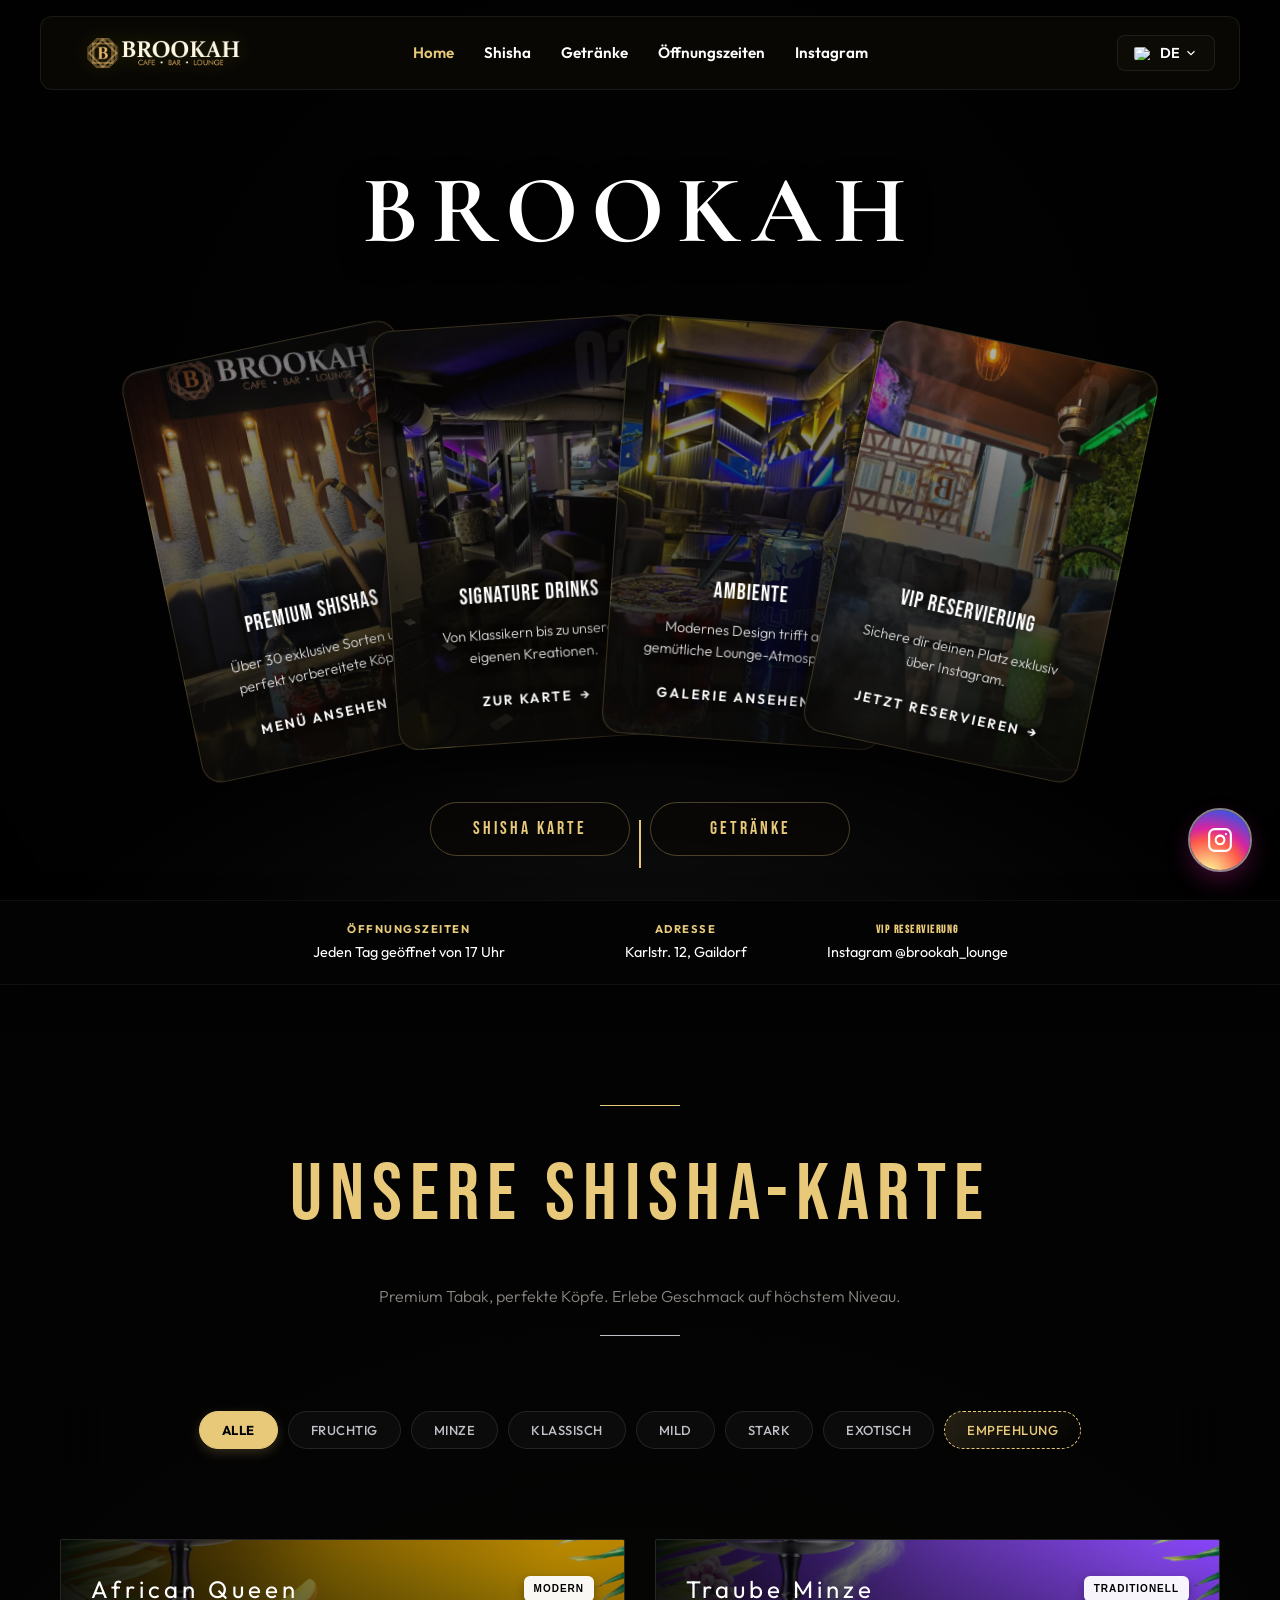
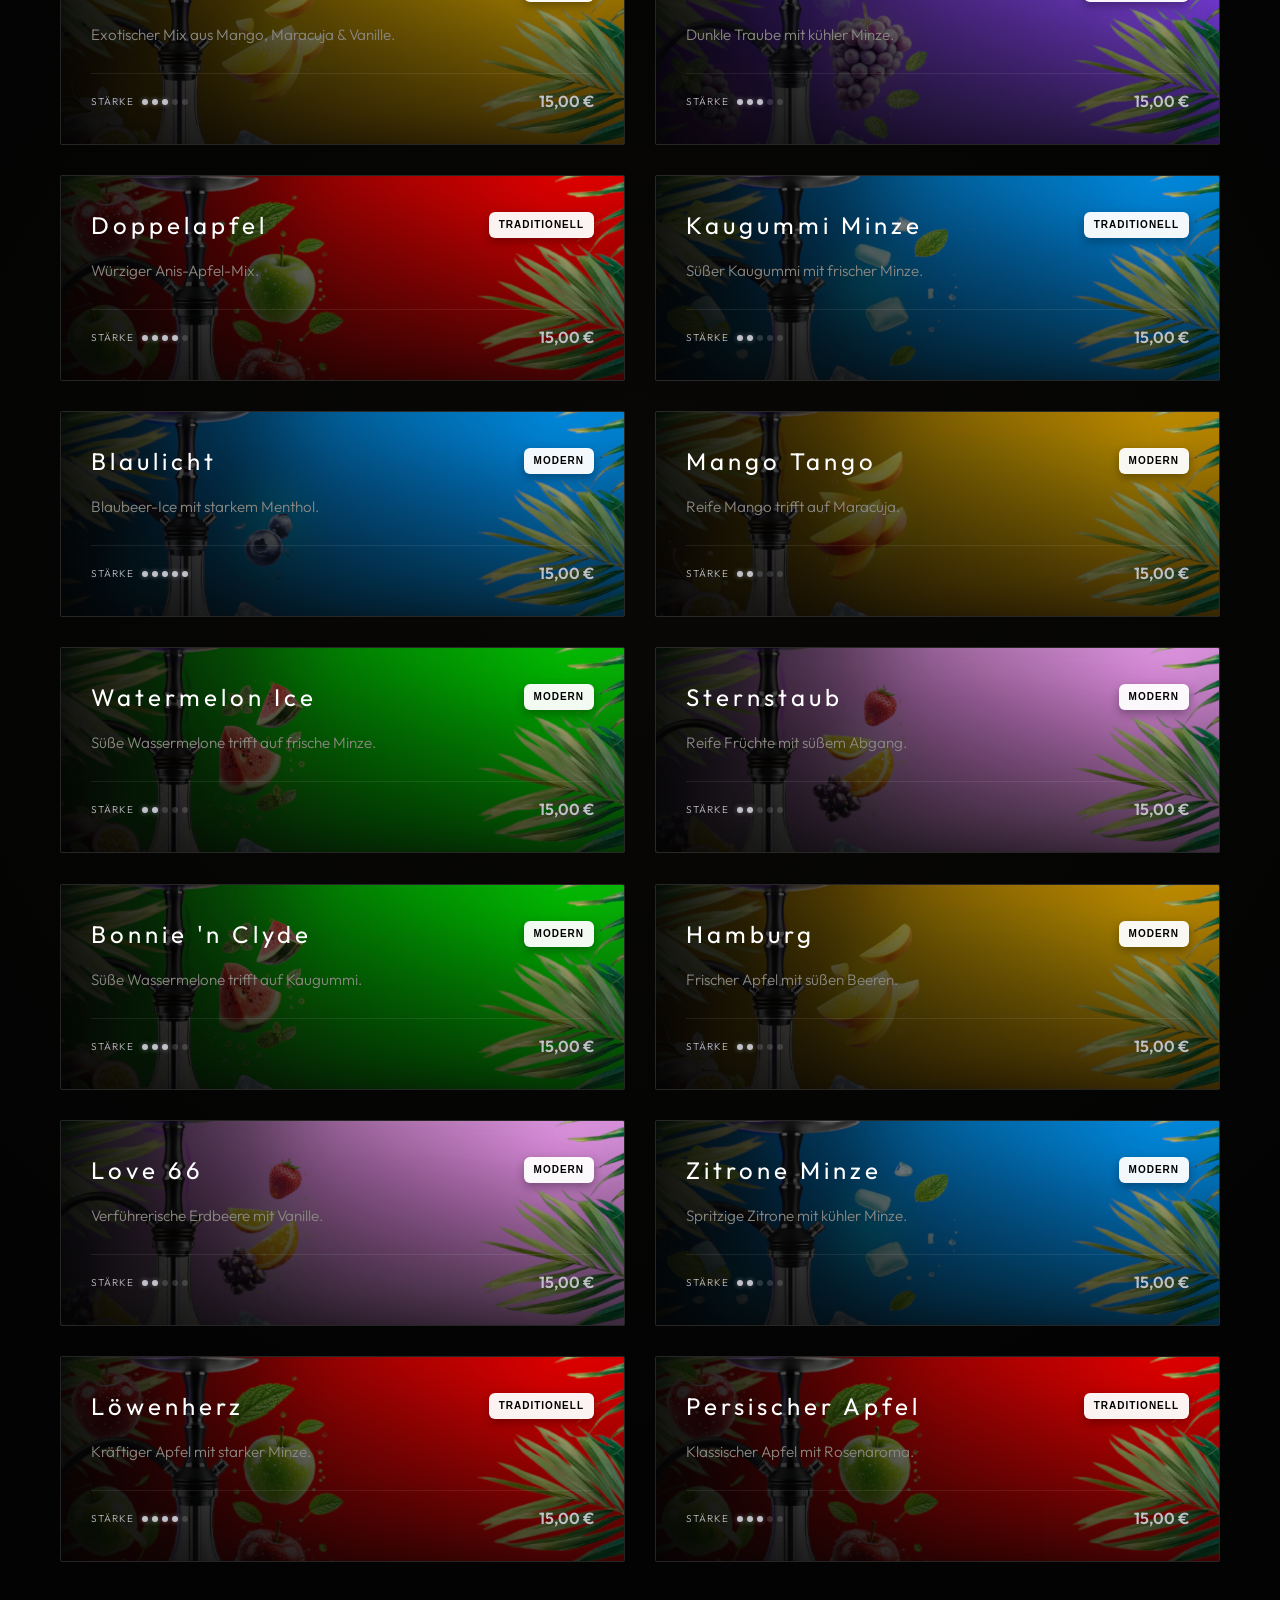
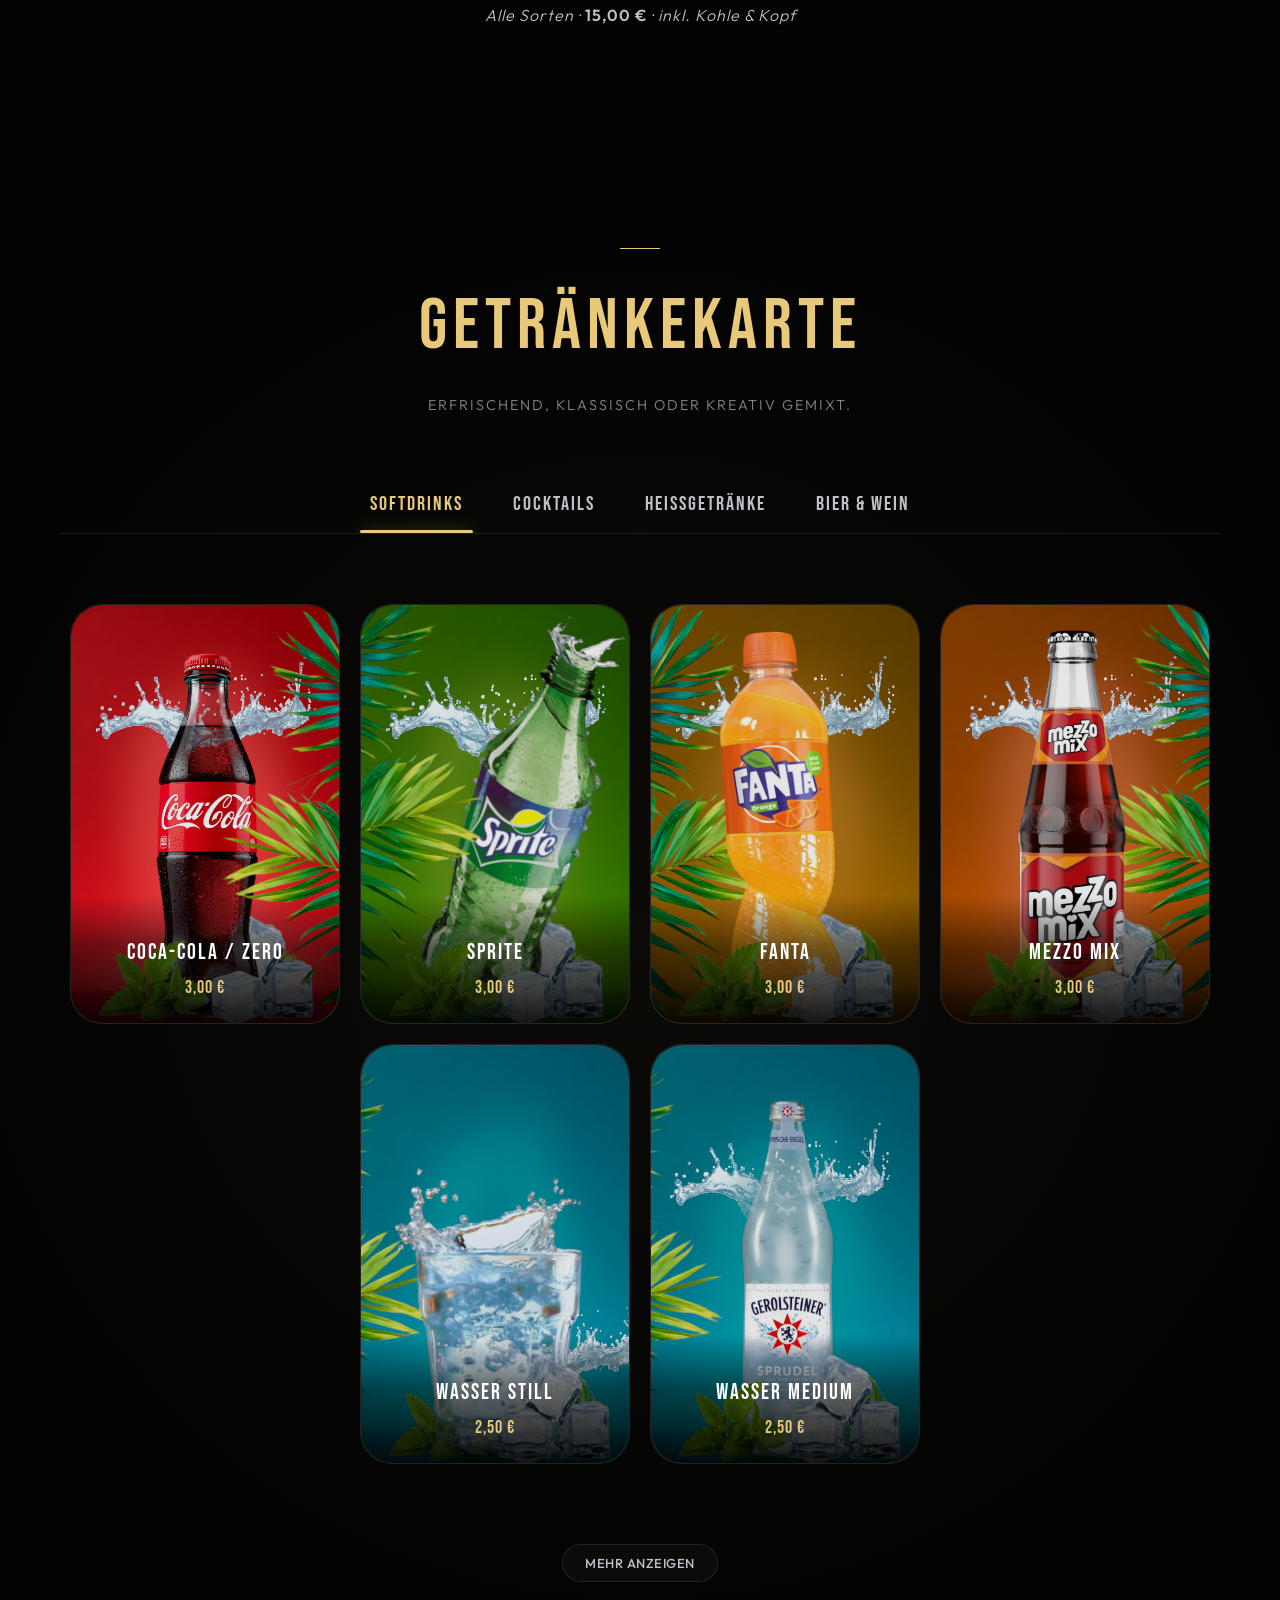
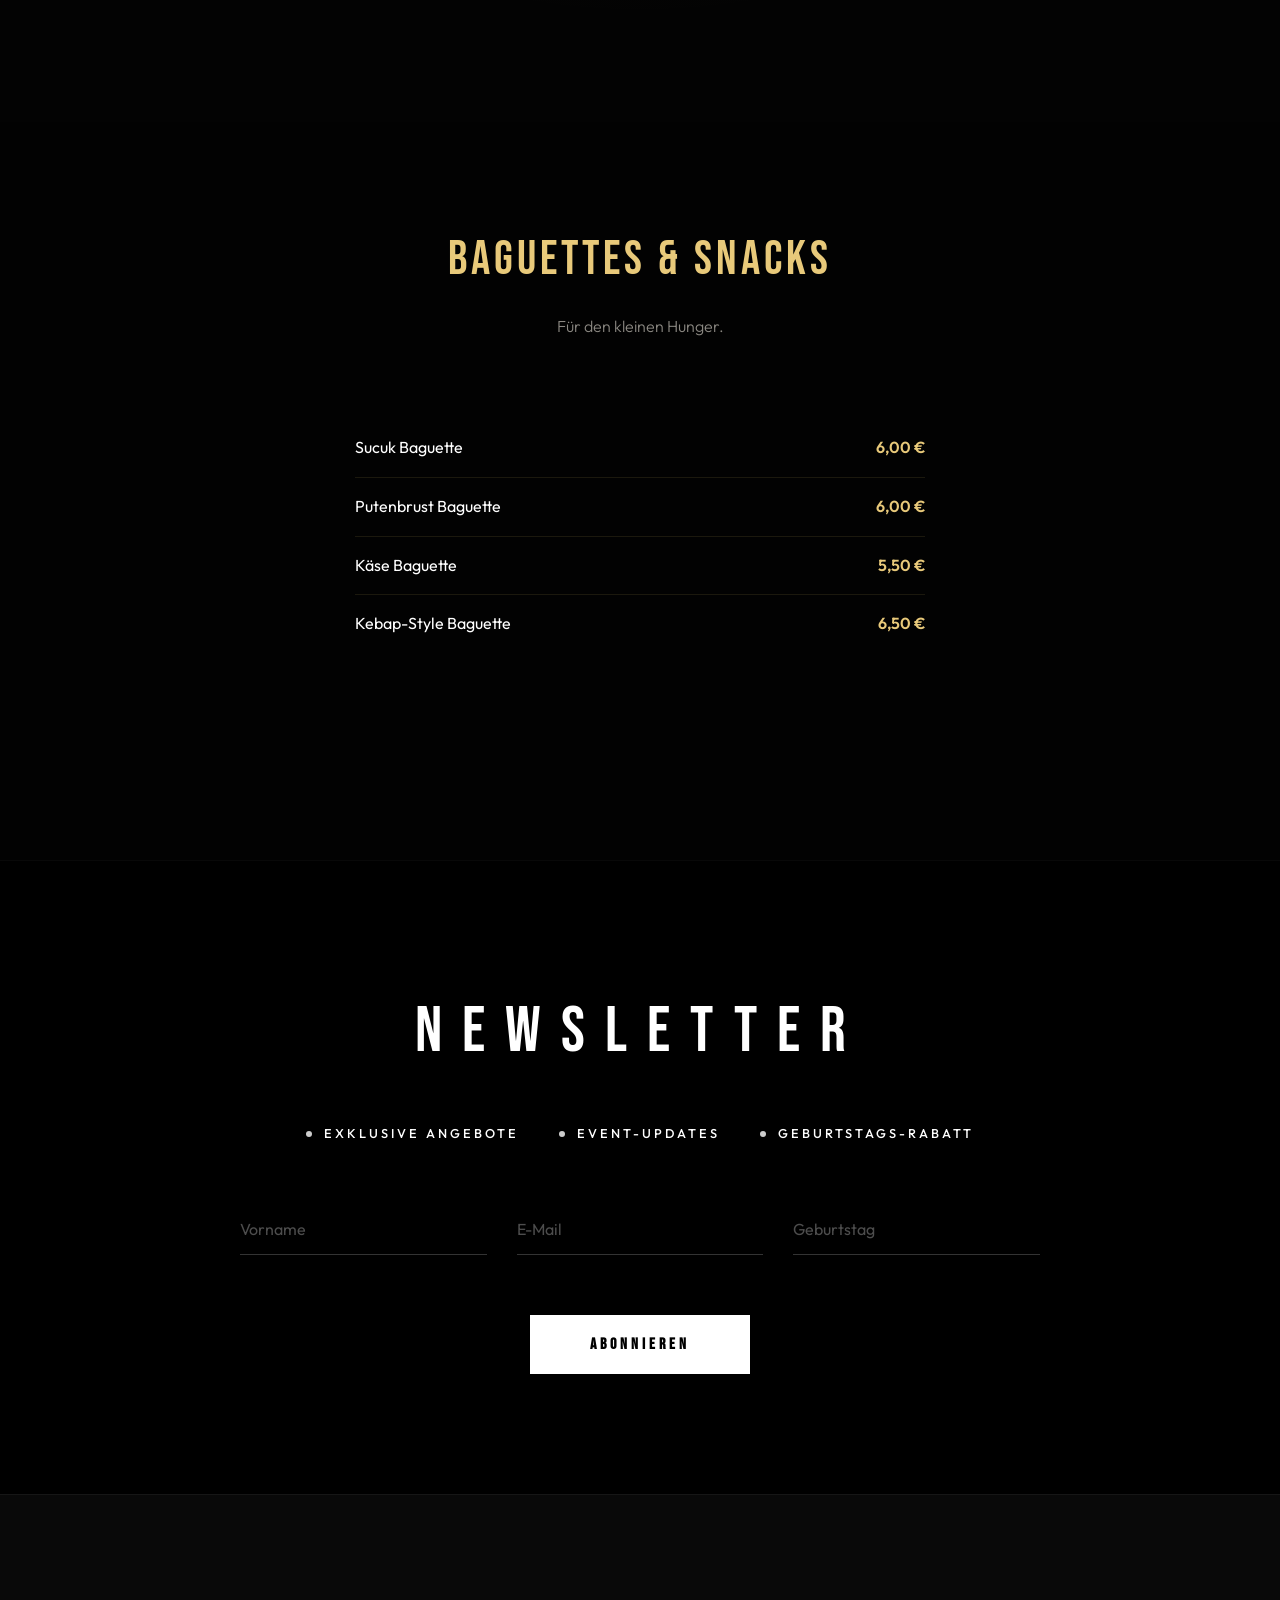
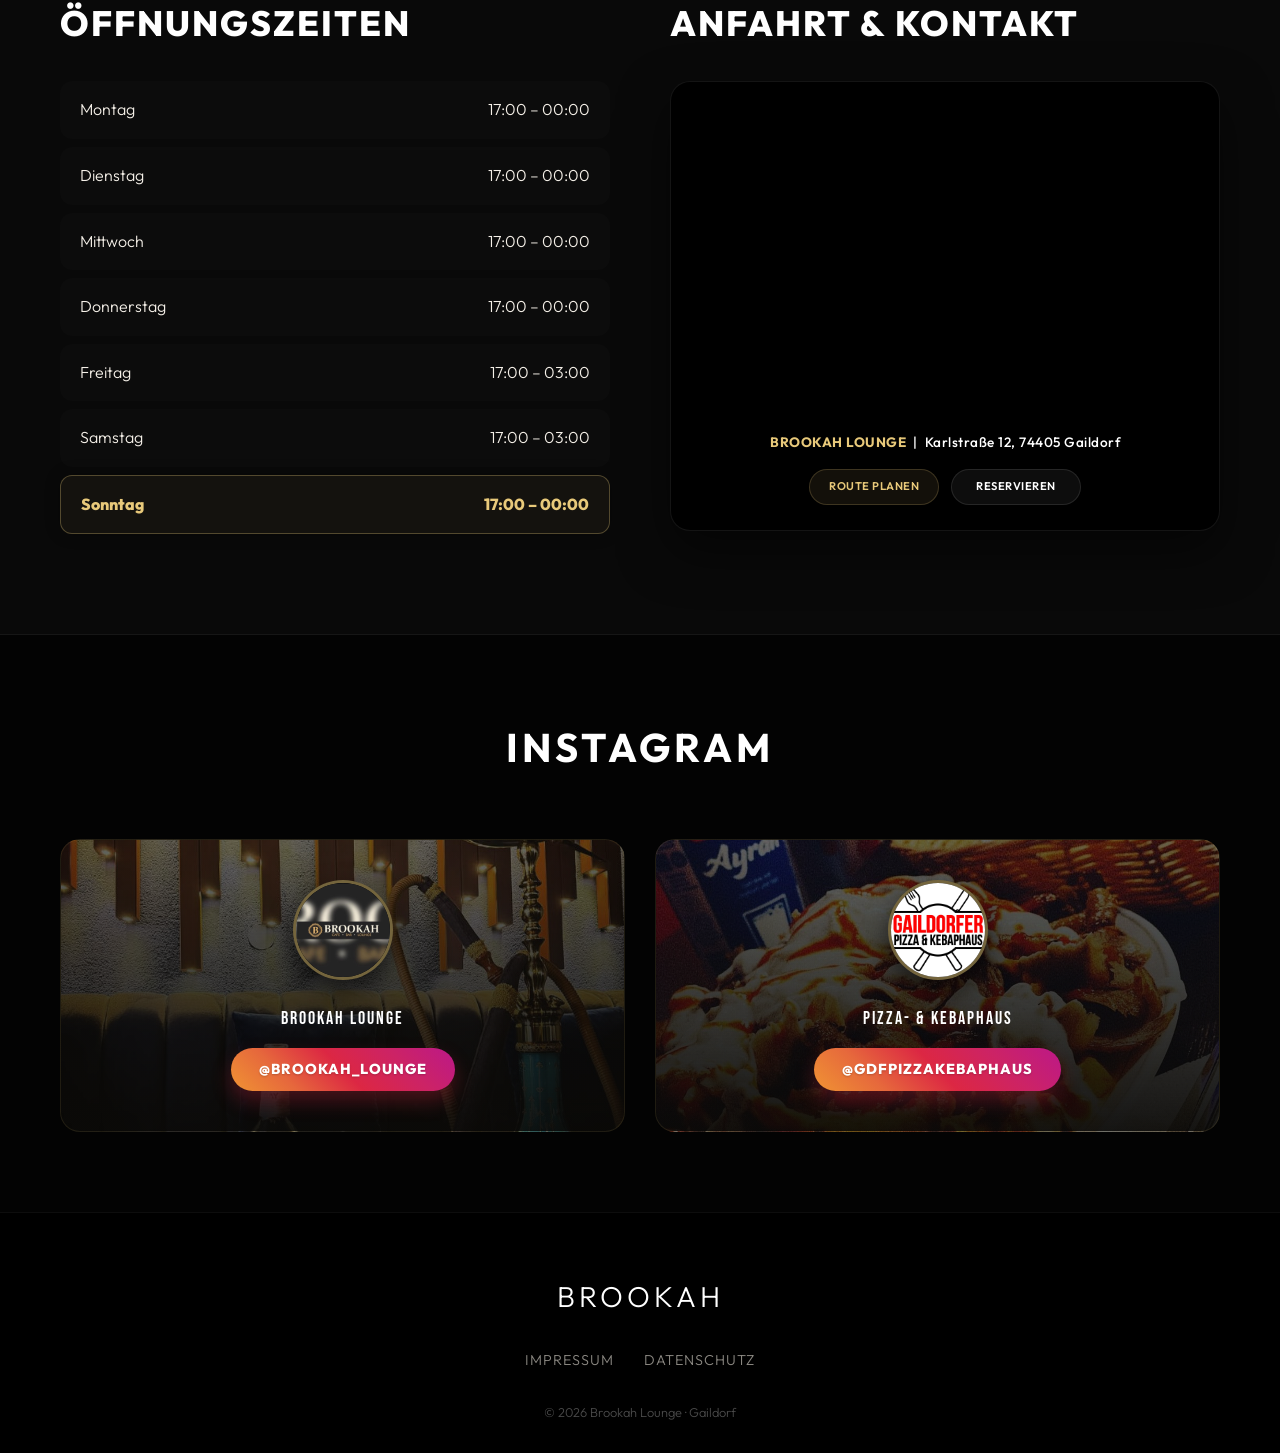
==== index.html @ 6c9532ba "Add files via upload" ====
<!DOCTYPE html>
<html lang="de">
<head>
    <meta charset="UTF-8">
    <script>document.documentElement.classList.add('js-enabled');</script>
    <meta name="viewport" content="width=device-width, initial-scale=1.0">
    <title data-i18n="head_title">Brookah Lounge | Shisha & Bar in Gaildorf</title>
    <meta name="description" content="Brookah Lounge – Premium Shisha, Cocktails und Café in Gaildorf. Wo der Abend beginnt.">
    
    <meta property="og:title" content="Brookah Lounge | Premium Shisha in Gaildorf">
    <meta property="og:description" content="Brookah Lounge – Wo der Abend beginnt. Entdecke unsere Shisha- und Getränkekarte.">
    
    <link rel="icon" href="data:image/svg+xml,<svg xmlns='http://www.w3.org/2000/svg' viewBox='0 0 100 100'><circle cx='50' cy='50' r='50' fill='%23e8c97a'/></svg>">
    
    <link rel="preconnect" href="https://fonts.googleapis.com">
    <link rel="preconnect" href="https://fonts.gstatic.com" crossorigin>
    <link href="https://fonts.googleapis.com/css2?family=Bebas+Neue&family=Outfit:wght@300;400;500;600&family=Cormorant+Garamond:wght@600;700&display=swap" rel="stylesheet">
    
    <!-- Bilder Preload für massiven Speed-Boost ! -->
    <link rel="preload" as="image" href="Brookahbild1_opt.jpg">
    <link rel="preload" as="image" href="brookahbild2_opt.jpg">
    <link rel="preload" as="image" href="brooakhbild34_opt.jpg">
    <link rel="preload" as="image" href="brookahbild4_opt.jpg">
    <link rel="preload" as="image" href="brookahbild5_opt.jpg">
    
    <link rel="stylesheet" href="style.css?v=2.3">
</head>
<body>

    <!-- NAV -->
    <nav id="navbar">
        <div class="container nav-container">
            <!-- Left: Logo -->
            <a href="#" class="logo">
                <img src="header_top-Photoroom_opt.png" alt="Logo" style="height: 38px; display: block; filter: drop-shadow(0 0 10px rgba(255, 235, 0, 0.2));">
            </a>



            <!-- Right: Action & Mobile -->
            <div class="nav-right">
                <div class="lang-dropdown">
                    <button class="btn-lang" id="lang-btn">
                        <img src="https://flagcdn.com/w40/de.png" style="width:18px;height:13px;margin-right:8px;border-radius:2px;object-fit:cover;" id="current-lang-flag" alt="DE">
                        <span id="current-lang-code">DE</span> 
                        <svg width="14" height="14" viewBox="0 0 24 24" fill="none" class="lang-chevron" stroke="currentColor" stroke-width="2" style="margin-left: 4px;"><path d="M6 9l6 6 6-6"/></svg>
                    </button>
                    <div class="lang-menu" id="lang-menu">
                        <div class="lang-option" data-lang="de">
                            <img src="https://flagcdn.com/w40/de.png" width="18" height="13" alt="DE" style="object-fit:cover;"> Deutsch
                        </div>
                        <div class="lang-option" data-lang="en">
                            <img src="https://flagcdn.com/w40/gb.png" width="18" height="13" alt="EN" style="object-fit:cover;"> English
                        </div>
                        <div class="lang-option" data-lang="tr">
                            <img src="https://flagcdn.com/w40/tr.png" width="18" height="13" alt="TR" style="object-fit:cover;"> Türkçe
                        </div>
                        <div class="lang-option" data-lang="es">
                            <img src="https://flagcdn.com/w40/es.png" width="18" height="13" alt="ES" style="object-fit:cover;"> Español
                        </div>
                        <div class="lang-option" data-lang="ar">
                            <img src="https://flagcdn.com/w40/ae.png" width="18" height="13" alt="AR" style="object-fit:cover;"> العربية
                        </div>
                    </div>
                </div>
                
                <div class="hamburger">
                    <span></span>
                    <span></span>
                    <span></span>
                </div>
            </div>
        </div>
        
        <!-- Center: Pill Navigation -->
        <div class="pill-nav">
            <a href="#hero" class="nav-link active" data-i18n="nav_home">Home</a>
            <a href="#shisha" class="nav-link" data-i18n="nav_shisha">Shisha</a>
            <a href="#getraenke" class="nav-link" data-i18n="nav_drinks">Getränke</a>
            <a href="#oeffnungszeiten" class="nav-link" data-i18n="nav_hours">Öffnungszeiten</a>
            <a href="#instagram" class="nav-link" data-i18n="nav_insta">Instagram</a>
        </div>

        <!-- Mobile Navigation Overlay -->
        <div class="mobile-nav" id="mobile-nav">
             <button id="mobile-nav-close" class="mobile-nav-close">&times;</button>
             <a href="#hero" class="nav-link-m" data-i18n="nav_home">Home</a>
             <a href="#shisha" class="nav-link-m" data-i18n="nav_shisha">Shisha</a>
             <a href="#getraenke" class="nav-link-m" data-i18n="nav_drinks">Getränke</a>
             <a href="#oeffnungszeiten" class="nav-link-m" data-i18n="nav_hours">Öffnungszeiten</a>
             <a href="#instagram" class="nav-link-m" data-i18n="nav_insta">Instagram</a>
        </div>
    </nav>

    <!-- HERO -->
    <section id="hero">
        <!-- Premium Background with Smoke Animation -->
        <div class="hero-static-bg">
            <div class="smoke-wrap">
                <div class="smoke-item s1"></div>
                <div class="smoke-item s2"></div>
                <div class="smoke-item s3"></div>
            </div>
            <div class="smoke-floor">
                <div class="smoke-cloud"></div>
            </div>
            
            <!-- Shisha Smoke Emitters -->
            <div class="smoke-emitter shisha-left-bowl">
                <span></span><span></span><span></span><span></span><span></span>
            </div>
            <div class="smoke-emitter shisha-right-bowl">
                <span></span><span></span><span></span><span></span><span></span>
            </div>
            <div class="smoke-emitter hose-smoke">
                <span></span><span></span><span></span><span></span><span></span>
            </div>

            <div class="hero-overlay"></div>
        </div>
        <div class="container hero-content" style="width: 100%; max-width: 1300px;">
            <h1 class="hero-title reveal" data-i18n="head_brand" style="text-shadow: 0 10px 30px rgba(0,0,0,0.8); font-family: 'Cormorant Garamond', serif; font-weight: 700; letter-spacing: 12px; font-size: 6rem;">BROOKAH</h1>
            
            <div class="cards-wrapper">
                
                <!-- Card 1 -->
                <div class="feature-card card-rotate-far-left" style="background: linear-gradient(to top, rgba(10,9,7,0.95) 0%, rgba(10,9,7,0.3) 100%), url('Brookahbild1_opt.jpg') center/cover no-repeat;">
                    <div class="fc-shine"></div>
                    <div class="fc-number">01</div>
                    <div class="fc-content">
                        <h3 data-i18n="feat_1_title">Premium Shishas</h3>
                        <p data-i18n="feat_1_desc">Höchste Qualität, intensive Aromen und dichter Rauch für vollendeten Genuss.</p>
                        <a href="#shisha" class="fc-btn" data-i18n="feat_1_btn">Menü ansehen <span class="arrow">→</span></a>
                    </div>
                </div>

                <!-- Card 2 -->
                <div class="feature-card card-rotate-left" style="background: linear-gradient(to top, rgba(10,9,7,0.95) 0%, rgba(10,9,7,0.3) 100%), url('brooakhbild34_opt.jpg') center/cover no-repeat;">
                    <div class="fc-shine"></div>
                    <div class="fc-number">02</div>
                    <div class="fc-content">
                        <h3 data-i18n="feat_2_title">Signature Drinks</h3>
                        <p data-i18n="feat_2_desc">Handgemachte Cocktails und exklusive Erfrischungen für unvergessliche Nächte.</p>
                        <a href="#getraenke" class="fc-btn" data-i18n="feat_2_btn">Zur Karte <span class="arrow">→</span></a>
                    </div>
                </div>

                <!-- Card 3 -->
                <div class="feature-card card-rotate-right" style="background: linear-gradient(to top, rgba(10,9,7,0.95) 0%, rgba(10,9,7,0.3) 100%), url('brookahbild2_opt.jpg') center/cover no-repeat;">
                    <div class="fc-shine"></div>
                    <div class="fc-number">03</div>
                    <div class="fc-content">
                        <h3 data-i18n="feat_3_title">Modernes Ambiente</h3>
                        <p data-i18n="feat_3_desc">Elegantes Design trifft auf pure Gemütlichkeit – deine perfekte Auszeit.</p>
                        <a href="#instagram" class="fc-btn" data-i18n="feat_3_btn">Galerie ansehen <span class="arrow">→</span></a>
                    </div>
                </div>

                <!-- Card 4 -->
                <div class="feature-card card-rotate-far-right" style="background: linear-gradient(to top, rgba(10,9,7,0.95) 0%, rgba(10,9,7,0.3) 100%), url('brookahbild4_opt.jpg') center/cover no-repeat;">
                    <div class="fc-shine"></div>
                    <div class="fc-number">04</div>
                    <div class="fc-content">
                        <h3 data-i18n="feat_4_title">VIP Reservierung</h3>
                        <p data-i18n="feat_4_desc">Sichere dir deinen Platz ganz unkompliziert und exklusiv über Instagram.</p>
                        <a href="https://www.instagram.com/brookah_lounge/" target="_blank" class="fc-btn" data-i18n="feat_4_btn">Jetzt reservieren <span class="arrow">→</span></a>
                    </div>
                </div>

            </div>
            
            <div class="hero-actions reveal" style="text-align: center; width: 100%; margin-top: 30px; display: flex; justify-content: center; gap: 20px; flex-wrap: wrap;">
                <a href="#shisha" class="hero-main-btn">Shisha Karte</a>
                <a href="#getraenke" class="hero-main-btn" data-i18n="nav_drinks">Getränke</a>
            </div>
        </div>
        <div class="scroll-indicator new-scroll">
            <div class="scroll-pulsing-line"></div>
        </div>

    </section>

    <div id="infobar" class="reveal">
        <div class="container infobar-grid">
            <div class="info-item">
                <h4 data-i18n="info_hours_title">Öffnungszeiten</h4>
                <p data-i18n="info_hours_desc">Täglich ab 17:00</p>
            </div>
            <div class="info-item">
                <h4 data-i18n="info_address_title">Adresse</h4>
                <p>Karlstr. 12, Gaildorf</p>
            </div>
            <a href="https://www.instagram.com/brookah_lounge/" target="_blank" class="info-item-link">
                <h4 data-i18n="feat_4_title">Reservierung</h4>
                <p>Instagram @brookah_lounge</p>
            </a>
        </div>
    </div>


    <!-- SHISHA SECTION -->
    <section id="shisha">
        <div class="container">
            <div class="section-header reveal">
                <h2 class="section-title" data-i18n="shisha_title">Unsere Shisha-Karte</h2>
                <p style="color: var(--text-muted);" data-i18n="shisha_subtitle">Premium Tabak, perfekte Köpfe. Erlebe Geschmack auf höchstem Niveau.</p>
            </div>

            <!-- Modern Pill Filter System -->
            <div class="pill-filter-bar reveal">
                <div class="pill-scroll-container">
                    <button class="pill-btn active" data-pill="all">ALLE</button>
                    <button class="pill-btn" data-pill="fruity">FRUCHTIG</button>
                    <button class="pill-btn" data-pill="mint">MINZE</button>
                    <button class="pill-btn" data-pill="traditional">KLASSISCH</button>
                    <button class="pill-btn" data-pill="mild">MILD</button>
                    <button class="pill-btn" data-pill="strong">STARK</button>
                    <button class="pill-btn" data-pill="exotic">EXOTISCH</button>
                    <button class="pill-btn empf-btn" id="shisha-rec-trigger">
                        EMPFEHLUNG
                    </button>
                </div>
            </div>

            <div class="shisha-grid" id="shisha-grid">
                <!-- Javascript will populate this -->
            </div>
    
    <div class="shisha-skip-wrapper">
        <button id="shisha-skip-btn" class="shisha-skip-btn">
            Direkt zu den Getränken
            <svg viewBox="0 0 24 24" width="20" height="20" stroke="currentColor" stroke-width="2" fill="none"><path d="M12 5v14M19 12l-7 7-7-7"/></svg>
        </button>
    </div>

            <div class="shisha-grid-footer reveal">
                <p class="universal-price-line">Alle Sorten · <span class="shisha-price-gold">15,00 €</span> · inkl. Kohle & Kopf</p>
            </div>
        </div>
    </section>

    <!-- GETRÄNKE SECTION -->
    <section id="getraenke">
        <div class="container">
            <div class="section-header reveal">
                <h2 class="section-title" data-i18n="drinks_title">Getränkekarte</h2>
                <p style="color: var(--text-muted);" data-i18n="drinks_subtitle">Erfrischend, klassisch oder kreativ gemixt.</p>
            </div>

            <div class="tabs reveal">
                <div class="tab-indicator"></div>
                <button class="tab-btn active" data-tab="softdrinks" data-i18n="tab_softdrinks">Softdrinks</button>
                <button class="tab-btn" data-tab="cocktails" data-i18n="tab_cocktails">Cocktails</button>
                <button class="tab-btn" data-tab="hot" data-i18n="tab_hot">Kaffee & Tee</button>
                <button class="tab-btn" data-tab="beer_wine" data-i18n="tab_beer_wine">Bier & Wein</button>
            </div>

            <div class="menu-container reveal">
                <!-- Softdrinks -->
                <div class="menu-content active" id="softdrinks">
                </div>

                <!-- Cocktails -->
                <div class="menu-content" id="cocktails">
                </div>

                <!-- Kaffee & Tee -->
                <div class="menu-content" id="hot">
                </div>

                <!-- Bier & Wein -->
                <div class="menu-content" id="beer_wine">
                </div>
            </div>
            <div id="drinks-show-more-container" class="show-more-wrapper reveal">
                <button id="btn-drinks-show-more" class="pill-btn" data-i18n="btn_more">MEHR ANZEIGEN</button>
            </div>
        </div>
    </section>

    <!-- SNACKS SECTION -->
    <section id="snacks" class="menu-section">
        <div class="container reveal">
            <div class="section-header">
                <h2 class="section-title" data-i18n="snacks_title">Snacks</h2>
                <p style="color: var(--text-muted);" data-i18n="snacks_subtitle">Für den kleinen Hunger zwischendurch.</p>
            </div>
            
            <div class="menu-container">
                <div class="menu-list snack-list">
                    <div class="menu-item show-item snack-clickable" data-snack="sucuk" style="cursor: pointer; opacity: 1; transform: none;"><span class="menu-item-name">Sucuk Baguette</span><span class="menu-item-price">6,00 €</span></div>
                    <div class="menu-item show-item snack-clickable" data-snack="putenbrust" style="cursor: pointer; opacity: 1; transform: none;"><span class="menu-item-name">Putenbrust Baguette</span><span class="menu-item-price">6,00 €</span></div>
                    <div class="menu-item show-item snack-clickable" data-snack="kaese" style="cursor: pointer; opacity: 1; transform: none;"><span class="menu-item-name">Käse Baguette</span><span class="menu-item-price">5,50 €</span></div>
                    <div class="menu-item show-item snack-clickable" data-snack="kebap" style="cursor: pointer; opacity: 1; transform: none;"><span class="menu-item-name">Kebap-Style Baguette</span><span class="menu-item-price">6,50 €</span></div>
                </div>
            </div>
        </div>
    </section>
    <!-- NEWSLETTER / VIP SECTION -->
    <section id="newsletter" class="reveal">
        <div class="container">
            <div class="newsletter-club-content">
                <h3 data-i18n="newsletter_title">NEWSLETTER</h3>
                <div class="newsletter-benefits">
                    <div class="benefit-item">
                        <span class="benefit-dot"></span>
                        <span class="benefit-text">Exklusive Angebote</span>
                    </div>
                    <div class="benefit-item">
                        <span class="benefit-dot"></span>
                        <span class="benefit-text">Event-Updates</span>
                    </div>
                    <div class="benefit-item">
                        <span class="benefit-dot"></span>
                        <span class="benefit-text">Geburtstags-Rabatt</span>
                    </div>
                </div>

                <div class="newsletter-action-area">
                    <form id="newsletter-form" class="newsletter-form-premium" onsubmit="event.preventDefault(); submitNewsletter();">
                        <div class="newsletter-input-group">
                            <input type="text" id="newsletter-name" placeholder="Vorname" required>
                            <input type="email" id="newsletter-email" placeholder="E-Mail" required>
                            <input type="text" id="newsletter-birthday" placeholder="Geburtstag" onfocus="(this.type='date')" onblur="if(!this.value)this.type='text'">
                        </div>
                        <button type="submit" class="newsletter-btn-club" data-i18n="btn_vip">ABONNIEREN</button>
                    </form>
                    <div id="newsletter-success" class="newsletter-message" style="display: none;">
                        <span class="check">✓</span> <span data-i18n="newsletter_success">Erfolgreich angemeldet.</span>
                    </div>
                </div>
            </div>
        </div>
    </section>

    <!-- FOOTER SECTION (OR SOCIAL) -->

    <!-- ÖFFNUNGSZEITEN & ANFAHRT -->
    <section id="oeffnungszeiten" class="info-section">
        <div class="container contact-grid reveal">
            <div class="hours-col">
                <h3 data-i18n="hours_title">Öffnungszeiten</h3>
                <table class="hours-table" id="hours-table">
                    <tr data-day="1"><td data-i18n="day_mon">Montag</td><td>17:00 – 00:00</td></tr>
                    <tr data-day="2"><td data-i18n="day_tue">Dienstag</td><td>17:00 – 00:00</td></tr>
                    <tr data-day="3"><td data-i18n="day_wed">Mittwoch</td><td>17:00 – 00:00</td></tr>
                    <tr data-day="4"><td data-i18n="day_thu">Donnerstag</td><td>17:00 – 00:00</td></tr>
                    <tr data-day="5"><td data-i18n="day_fri">Freitag</td><td>17:00 – 03:00</td></tr>
                    <tr data-day="6"><td data-i18n="day_sat">Samstag</td><td>17:00 – 03:00</td></tr>
                    <tr data-day="0"><td data-i18n="day_sun">Sonntag</td><td>17:00 – 00:00</td></tr>
                </table>
            </div>
            <div class="address-col">
                <h3 data-i18n="contact_title">Anfahrt & Kontakt</h3>
                <div class="map-card">
                    <iframe 
                        src="https://www.google.com/maps/embed?pb=!1m18!1m12!1m3!1d2616.7909385078516!2d9.768631!3d49.001923!2m3!1f0!2f0!3f0!3m2!1i1024!2i768!4f13.1!3m3!1m2!1s0x479860b2eb2bb1a9!2sKarlstra%C3%9Fe%2012%2C%2074405%20Gaildorf!5e0!3m2!1sen!2sde!4v1700000000000!5m2!1sen!2sde" 
                        allowfullscreen="" 
                        loading="lazy" 
                        referrerpolicy="no-referrer-when-downgrade">
                    </iframe>
                    <div class="map-overlay-content">
                        <div class="contact-card-label-on-map">
                            <p><strong data-i18n="contact_name">Brookah Lounge</strong> &nbsp;|&nbsp; <span data-i18n="contact_address_label">Karlstraße 12, 74405 Gaildorf</span></p>
                        </div>
                        <div class="address-actions map-overlay-actions">
                            <a href="https://maps.google.com/?q=Karlstraße+12,+74405+Gaildorf" target="_blank" class="btn btn-gold" data-i18n="btn_route">Route planen</a>
                            <a href="https://www.instagram.com/brookah_lounge/" target="_blank" class="btn btn-outline" data-i18n="btn_instagram">Reservieren</a>
                        </div>
                    </div>
                </div>
            </div>
        </div>
    </section>

    <!-- SOCIAL SECTION -->
    <section id="instagram" class="social-section">
        <div class="container reveal">
            <div class="social-container">
                <div class="social-header">
                    <div class="social-header-text">

                        <h2 class="social-maintitle">INSTAGRAM</h2>

                    </div>

                </div>
                
                <div class="social-cards">
                    <!-- Brookah Lounge Card -->
                    <a href="https://www.instagram.com/brookah_lounge/" target="_blank" class="social-card brookah-card">
                        <div class="instagram-logo-img-wrapper">
                            <img src="brookahlogoinsta_opt.jpeg" alt="Brookah Lounge Logo" class="insta-custom-logo" loading="lazy">
                        </div>
                        <h3>BROOKAH LOUNGE</h3>
                        <div class="insta-handle">@BROOKAH_LOUNGE</div>
                    </a>
                    
                    <!-- Kebabhaus Card -->
                    <a href="https://www.instagram.com/gdfpizzakebaphaus/" target="_blank" class="social-card kebab-card">
                        <div class="instagram-logo-img-wrapper">
                            <img src="kebabhauslogo_opt.jpeg" alt="Pizza & Kebaphaus Logo" class="insta-custom-logo" loading="lazy">
                        </div>
                        <h3>PIZZA- & KEBAPHAUS</h3>
                        <div class="insta-handle">@GDFPIZZAKEBAPHAUS</div>
                    </a>
                </div>
            </div>
            

        </div>
    </section>


    <!-- FOOTER -->
    <footer>
        <div class="container">
            <div class="footer-logo">BROOKAH</div>
            <div class="footer-links">
                <a href="#" onclick="openImpressum(); return false;" data-i18n="footer_imprint">Impressum</a>
                <a href="#" onclick="openDatenschutz(); return false;" data-i18n="footer_privacy">Datenschutz</a>
            </div>
            <div class="copyright">
                © 2026 Brookah Lounge · Gaildorf
            </div>
        </div>
    </footer>
    
    <!-- STICKY INSTAGRAM -->
    <a href="https://www.instagram.com/brookah_lounge/" class="insta-sticky" target="_blank" aria-label="Instagram">
        <svg xmlns="http://www.w3.org/2000/svg" width="24" height="24" viewBox="0 0 24 24" fill="none" stroke="currentColor" stroke-width="2" stroke-linecap="round" stroke-linejoin="round">
            <rect x="2" y="2" width="20" height="20" rx="5" ry="5"></rect>
            <path d="M16 11.37A4 4 0 1 1 12.63 8 4 4 0 0 1 16 11.37z"></path>
            <line x1="17.5" y1="6.5" x2="17.51" y2="6.5"></line>
        </svg>
    </a>



    <!-- SNACK MODAL -->
    <div class="modal-overlay" id="snack-modal">
        <div class="modal-content premium-modal" id="snack-modal-content">
            <div class="modal-visual" id="snack-modal-visual">
                <button id="btn-snack-additives" class="btn-additive-toggle" style="position: absolute; top: 15px; left: 15px; z-index: 20; padding: 6px 12px; font-size: 0.7rem; background: rgba(0,0,0,0.6); color: white; border: 1px solid rgba(255,255,255,0.2); border-radius: 6px; backdrop-filter: blur(5px);">ZUSATZSTOFFE</button>
                <button class="modal-close-btn" id="snack-modal-close">
                    <svg viewBox="0 0 24 24" width="18" height="18" stroke="white" stroke-width="2.5" fill="none"><path d="M18 6L6 18M6 6l12 12"/></svg>
                </button>
            </div>
            
            <div class="modal-body" id="snack-modal-body" style="padding: 30px;">
                <h2 class="modal-flavor-name" id="snack-modal-title" style="font-size: 2rem; margin-bottom: 5px; text-align: center;">Snack Name</h2>
                <p class="modal-description" id="snack-modal-desc" style="color: rgba(255,255,255,0.6); margin-bottom: 20px; text-align: center;">Beschreibung hier...</p>
                
                <div id="snack-additive-area" style="margin-bottom: 25px;">
                    <div id="snack-additive-info" class="snack-additive-info">
                        <!-- JS injected -->
                    </div>
                </div>

                <div class="modal-recommendation-section" style="margin-top: 15px; background: transparent; border: none; padding: 0;">
                    <h5 data-i18n="modal_recommendation" style="text-align: center; margin-bottom: 12px; color: var(--gold); font-size: 0.8rem; letter-spacing: 1px; text-transform: uppercase;">Getränke-Empfehlung</h5>
                    <div class="pairing-images-container" id="snack-modal-pairing-container" style="display: flex; justify-content: center; gap: 15px;">
                        <!-- JS injected -->
                    </div>
                </div>
                
                <div class="modal-footer-cta" style="margin-top: 30px; display: flex; justify-content: center;">
                    <div class="modal-price-display">
                        <span class="price-val" id="snack-modal-price" style="font-size: 1.5rem; color: var(--gold); font-weight: 700;">6,00 €</span>
                    </div>
                </div>
            </div>
        </div>
    </div>

    <!-- SHISHA MODAL -->
    <div class="modal-overlay" id="shisha-modal">
        <div class="modal-composition-wrapper" id="shisha-modal-composition">
            <!-- JS populated: Side Card Left | Main Card | Side Card Right -->
        </div>
    </div>

    <!-- SHISHA RECOMMENDATION MODAL -->
    <div id="shisha-rec-modal" class="modal-overlay">
        <div class="modal-composition-wrapper" id="shisha-rec-composition">
            <!-- JS populated: Side Card Left | Main Card | Side Card Right -->
        </div>
    </div>

    <!-- DRINK MODAL -->
    <div class="modal-overlay" id="drink-modal">
        <div class="modal-content premium-modal">
            <div class="modal-visual" id="drink-modal-visual">
                <button class="modal-close-btn" id="drink-modal-close" onclick="closeModal()">
                    <svg viewBox="0 0 24 24" width="18" height="18" stroke="white" stroke-width="2.5" fill="none"><path d="M18 6L6 18M6 6l12 12"/></svg>
                </button>
                <div class="modal-flavor-emoji" id="drink-modal-emoji">🥤</div>
            </div>
            
            <div class="modal-body">
                <h2 class="modal-flavor-name" id="drink-modal-title">Cola</h2>
                <p class="modal-description" id="drink-modal-desc">
                    Classic & erfrischend
                </p>

                <div class="modal-footer-cta">
                    <div class="modal-price-display">
                        <span class="price-val" id="drink-modal-price">3,50 €</span>
                    </div>
                </div>
            </div>
        </div>
    </div>

    <!-- MAIN SCRIPT -->
    <!-- SHISHA RECOMMENDATION MODAL -->
    <div id="shisha-rec-modal" class="modal-overlay">
        <div class="modal-content rec-modal-content">
            <button id="shisha-rec-close" class="modal-close-btn">&times;</button>
            <div class="rec-modal-inner">
                <div class="rec-header">
                    <h2 data-i18n="rec_title">UNSERE EMPFEHLUNG</h2>
                </div>

                <div id="rec-shisha-container" class="rec-shisha-card">
                    <!-- Populated by JS -->
                </div>

                <div class="rec-actions">
                    <button id="shisha-rec-reroll" class="btn btn-gold">NOCHMAL</button>
                </div>
            </div>
        </div>
    </div>

    <!-- IMPRESSUM MODAL -->
    <div id="impressum-modal" class="legal-modal-overlay" onclick="if(event.target===this)closeLegalModal('impressum-modal')">
        <div class="legal-modal-content" onclick="event.stopPropagation()">
            <button class="legal-modal-close" onclick="closeLegalModal('impressum-modal')">×</button>
            <div class="legal-modal-inner">
                <h2>IMPRESSUM</h2>
                <div class="legal-section">
                    <h4>Betreiber</h4>
                    <p>Brookah Lounge</p>
                    <p>Karlstr. 12<br>74405 Gaildorf</p>
                    <p style="margin-top:10px;">Besitzer: <em style="color:rgba(255,255,255,0.4)">—</em></p>
                </div>
                <div class="legal-divider"></div>
                <h4 style="margin-bottom:20px;">Kontakt</h4>
                <form id="contact-form" class="contact-form-modal" onsubmit="event.preventDefault(); submitContactForm();">
                    <div class="contact-form-row">
                        <input type="text" id="contact-name" placeholder="Dein Name" required>
                        <input type="email" id="contact-email" placeholder="Deine E-Mail" required>
                    </div>
                    <input type="text" id="contact-subject" placeholder="Betreff">
                    <textarea id="contact-message" placeholder="Deine Nachricht..." rows="4" required></textarea>
                    <button type="submit" class="contact-submit-btn">NACHRICHT SENDEN</button>
                    <div id="contact-success" style="display:none;color:#00ff88;text-align:center;margin-top:15px;">✓ Nachricht gesendet!</div>
                </form>
            </div>
        </div>
    </div>

    <!-- DATENSCHUTZ MODAL -->
    <div id="datenschutz-modal" class="legal-modal-overlay" onclick="if(event.target===this)closeLegalModal('datenschutz-modal')">
        <div class="legal-modal-content">
            <button class="legal-modal-close" onclick="closeLegalModal('datenschutz-modal')">×</button>
            <div class="legal-modal-inner">
                <h2>DATENSCHUTZ</h2>
                <div class="legal-section">
                    <h4>1. Allgemeine Hinweise</h4>
                    <p>Diese Website wird betrieben von der Brookah Lounge, Karlstr. 12, 74405 Gaildorf. Wir nehmen den Schutz Ihrer persönlichen Daten sehr ernst.</p>
                </div>
                <div class="legal-divider"></div>
                <div class="legal-section">
                    <h4>2. Daten­erhebung auf dieser Website</h4>
                    <p>Diese Website erhebt keine persönlichen Daten automatisch. Lediglich beim Newsletter-Abonnement oder der Kontaktaufnahme werden Ihre Daten (Name, E-Mail, Geburtstag) lokal gespeichert und ausschließlich für das Lounge-Management verwendet.</p>
                </div>
                <div class="legal-divider"></div>
                <div class="legal-section">
                    <h4>3. Newsletter & Kontakt</h4>
                    <p>Mit Ihrer Einwilligung (Newsletter-Formular) erheben und verarbeiten wir Ihre E-Mail-Adresse und optionale Daten (Name, Geburtstag) ausschließlich für den Versand von Informationen zu Angeboten und Events der Brookah Lounge.</p>
                </div>
                <div class="legal-divider"></div>
                <div class="legal-section">
                    <h4>4. Cookies & Speicherung</h4>
                    <p>Diese Website nutzt <strong>localStorage</strong> des Browsers zur rein lokalen Speicherung von Einstellungen. Es werden keine Tracking-Cookies oder externe Analysedienste eingesetzt.</p>
                </div>
                <div class="legal-divider"></div>
                <div class="legal-section">
                    <h4>5. Ihre Rechte</h4>
                    <p>Sie haben das Recht auf Auskunft, Berichtigung und Löschung Ihrer Daten. Kontaktieren Sie uns jederzeit über das Kontaktformular im Impressum.</p>
                </div>
            </div>
        </div>
    </div>

    <script src="main.js?v=3.0"></script>
    <script src="legal.js?v=3.0"></script>
</body>
</html>
---- style.css ----
:root {
    --bg-color: #030303; /* Super dark */
    --gold: #e8c97a; /* Brookah warm gold */
    --gold-hover: #FFF; 
    --gold-dim: rgba(232, 201, 122, 0.15); 
    --silver: #c0c0c8; /* New metallic silver */
    --silver-dim: rgba(192, 192, 200, 0.15); 
    --text-color: #f5f0e8;
    --text-muted: #8b8882;
    --card-bg: #090909;
    --border-color: #1a1a1a;
    --font-heading: 'Bebas Neue', cursive;
    --font-body: 'Outfit', sans-serif;
    --transition: all 0.3s ease;
}

* {
    margin: 0;
    padding: 0;
    box-sizing: border-box;
}

/* Custom Scrollbar */
html {
    scroll-padding-top: 100px;
}

::-webkit-scrollbar {
    width: 6px;
}
::-webkit-scrollbar-track {
    background: var(--bg-color);
}
::-webkit-scrollbar-thumb {
    background: var(--gold);
    border-radius: 4px;
}
::-webkit-scrollbar-thumb:hover {
    background: var(--gold-hover);
}

body {
    background-color: var(--bg-color);
    color: var(--text-color);
    font-family: var(--font-body);
    font-weight: 300;
    line-height: 1.6;
    overflow-x: hidden;
    width: 100%;
    margin: 0;
    padding: 0;
    scroll-behavior: smooth;
}

.font-legacy {
    font-family: 'Cormorant Garamond', serif !important;
}

h1, h2, h3, h4, .brand {
    font-family: var(--font-heading);
    font-weight: 400;
    letter-spacing: 4px;
}

a {
    color: inherit;
    text-decoration: none;
    transition: var(--transition);
}

button {
    font-family: inherit;
    cursor: pointer;
    border: none;
    background: none;
}

.container {
    max-width: 1200px;
    margin: 0 auto;
    padding: 0 20px;
}

.btn {
    display: inline-block;
    padding: 12px 30px;
    font-size: 1rem;
    text-transform: uppercase;
    letter-spacing: 1px;
    border-radius: 4px;
    transition: var(--transition);
}

.btn-gold {
    background-color: var(--gold);
    color: var(--bg-color);
    font-weight: 600;
}

.btn-gold:hover {
    background-color: var(--gold-hover);
    transform: translateY(-2px);
}

.btn-outline {
    border: 1px solid var(--gold);
    color: var(--gold);
}

.btn-outline:hover {
    background-color: var(--gold);
    color: var(--bg-color);
}

/* Scroll Reveal */
.js-enabled .reveal {
    opacity: 0;
    transform: translateY(30px);
    transition: all 0.7s cubic-bezier(0.1, 0, 0.3, 1);
    will-change: opacity, transform;
}
.reveal {
    opacity: 1;
    transform: none;
}
.reveal.active {
    opacity: 1 !important;
    transform: translateY(0) !important;
}

/* ============================================================== 
   1. NAVIGATION (New Pill Style)
   ============================================================== */
nav {
    position: fixed;
    top: 0;
    width: 100%;
    z-index: 1000;
    padding: 16px 0;
    background: transparent;
    transition: padding 0.3s ease;
}

nav.scrolled {
    padding-top: 10px;
    padding-bottom: 10px;
}

.nav-container {
    display: flex;
    justify-content: space-between;
    align-items: center;
    background: rgba(12, 11, 6, 0.7); /* Glassy dark */
    backdrop-filter: blur(15px);
    -webkit-backdrop-filter: blur(15px);
    border: 1px solid rgba(255, 255, 255, 0.08);
    border-radius: 12px;
    padding: 12px 24px;
}

.logo {
    display: flex;
    align-items: center;
    position: relative;
    padding: 5px;
}

.logo-box {
    background: var(--gold);
    color: var(--bg-color);
    width: 38px;
    height: 38px;
    border-radius: 10px;
    display: flex;
    align-items: center;
    justify-content: center;
}

.logo-box svg {
    width: 20px;
    height: 20px;
    stroke: var(--bg-color);
    stroke-width: 2;
}

/* Nav Center (Pill) */
.pill-nav {
    position: absolute;
    left: 50%;
    top: 50%;
    transform: translate(-50%, -50%);
    display: flex;
    background-color: transparent;
    border: none;
    padding: 0;
    backdrop-filter: none;
    gap: 30px;
    z-index: 100;
}

.pill-nav a {
    color: #fff;
    font-size: 0.95rem;
    font-weight: 600;
    padding: 8px 0;
    transition: color 0.6s ease;
}

.pill-nav a:hover {
    color: #aeaaa1; /* subtle dimming for normal white links */
}

.pill-nav a.active {
    color: var(--gold);
}

.pill-nav a.active:hover {
    color: #fff; /* Gold color becomes white when hovered */
}

/* Nav Right (Language / Action) */
.nav-right {
    display: flex;
    align-items: center;
    gap: 15px;
}

/* Language Dropdown UI */
.lang-dropdown {
    position: relative;
}

.btn-lang {
    display: flex;
    align-items: center;
    background: #0c0b06;
    border: 1px solid rgba(255, 255, 255, 0.08);
    color: #fff;
    padding: 8px 16px;
    border-radius: 8px;
    font-size: 0.9rem;
    font-weight: 600;
    font-family: var(--font-body);
    transition: all 0.2s ease;
    cursor: pointer;
}

.btn-lang:hover {
    border-color: rgba(255, 255, 255, 0.2);
    background: #111;
}

.lang-menu {
    position: absolute;
    top: 120%;
    right: 0;
    width: 140px;
    background: #0c0b06;
    border: 1px solid rgba(255, 255, 255, 0.08);
    border-radius: 8px;
    padding: 8px;
    display: flex;
    flex-direction: column;
    gap: 4px;
    opacity: 0;
    visibility: hidden;
    transform: translateY(-10px);
    transition: all 0.2s ease;
    z-index: 200;
}

.lang-menu.show {
    opacity: 1;
    visibility: visible;
    transform: translateY(0);
}

.lang-option {
    display: flex;
    align-items: center;
    gap: 10px;
    padding: 8px 12px;
    color: #aeaaa1;
    font-size: 0.9rem;
    cursor: pointer;
    border-radius: 4px;
    transition: all 0.2s ease;
}

.lang-option img {
    width: 18px;
    height: 12px;
    border-radius: 2px;
}

.lang-option:hover {
    background: rgba(255, 255, 255, 0.05);
    color: #fff;
}

.lang-chevron {
    transition: transform 0.2s ease;
}

.lang-dropdown.open .lang-chevron {
    transform: rotate(180deg);
}

/* Base Hamburger adjustment if needed */

/* Mobile Hamburger */
.hamburger {
    display: none;
    flex-direction: column;
    gap: 5px;
    cursor: pointer;
    z-index: 1001; /* Above mobile nav */
    padding: 10px;
}

.hamburger span {
    width: 24px;
    height: 2px;
    background-color: #fff;
    transition: var(--transition);
}

/* Mobile Nav Overlay */
.mobile-nav {
    position: fixed;
    top: 0;
    right: -100%;
    width: 100%;
    height: 100vh;
    background: rgba(3, 3, 3, 0.98);
    backdrop-filter: blur(20px);
    display: flex;
    flex-direction: column;
    justify-content: center;
    align-items: center;
    gap: 40px;
    transition: all 0.5s cubic-bezier(0.77, 0, 0.175, 1);
    z-index: 1000;
}

.mobile-nav.active {
    right: 0;
}

.mobile-nav-close {
    position: absolute;
    top: 30px;
    right: 30px;
    background: none;
    border: none;
    color: var(--silver);
    font-size: 3rem;
    cursor: pointer;
    transition: all 0.3s ease;
    z-index: 1100;
    display: flex;
    align-items: center;
    justify-content: center;
    width: 60px;
    height: 60px;
    outline: none;
}

.mobile-nav-close:hover {
    color: #fff;
    transform: rotate(90deg) scale(1.1);
}

.mobile-nav a {
    font-family: var(--font-heading);
    font-size: 2.5rem;
    color: #fff;
    letter-spacing: 5px;
    text-transform: uppercase;
}

.mobile-nav a:hover {
    color: var(--gold);
}

.hamburger.active span:nth-child(1) {
    transform: rotate(45deg) translate(5px, 5px);
}
.hamburger.active span:nth-child(2) {
    opacity: 0;
}
.hamburger.active span:nth-child(3) {
    transform: rotate(-45deg) translate(5px, -5px);
}

@media (max-width: 900px) {
    .modal-composition-wrapper {
        flex-direction: row;
        justify-content: flex-start;
        overflow-x: auto;
        overflow-y: hidden;
        scroll-snap-type: x mandatory;
        scroll-behavior: smooth;
        width: 100vw;
        height: auto;
        min-height: 85vh;
        padding: 5vh 5vw;
        gap: 15px;
        -webkit-overflow-scrolling: touch;
    }
    
    .modal-composition-wrapper::-webkit-scrollbar {
        display: none;
    }

    .side-pairing-card {
        flex: 0 0 calc(100vw - 40px);
        scroll-snap-align: center;
        max-width: 320px;
        height: 65vh;
        /* Disable 3D transforms on mobile so they map correctly in horizontal scroll */
        transform: perspective(1000px) rotateY(0) translateX(0) scale(1) !important;
        opacity: 0.85;
    }
    
    .shisha-card-main {
        flex: 0 0 calc(100vw - 30px);
        scroll-snap-align: center;
        max-width: 360px;
        height: 70vh;
        transform: perspective(1000px) rotateY(0) translateX(0) scale(1) !important;
    }
}

@media (max-width: 992px) {
    .pill-nav {
        display: none;
    }
    .hamburger {
        display: flex;
    }
}


/* ============================================================== 
   2. HERO
   ============================================================== */
#hero {
    min-height: 100vh;
    padding-top: 80px; /* Space for navbar */
    padding-bottom: 40px;
    display: flex;
    align-items: center;
    justify-content: center;
    position: relative;
    overflow: hidden;
}

.hero-static-bg {
    position: absolute;
    top: 0; left: 0; width: 100%; height: 100%;
    background-image: url('hintergrundbg.png'); /* Desktop Default */
    background-size: cover;
    background-position: center;
    z-index: 1;
    animation: bgMovement 30s linear infinite alternate;
}

@media (max-width: 768px) {
    .hero-static-bg {
        background-image: url('HintergrundBGHandy.png'); /* Handy Optimiert */
    }
}

@keyframes bgMovement {
    0% { transform: scale(1); }
    100% { transform: scale(1.1) translate(-20px, -10px); }
}

/* --- Smoke Animation Effect --- */
.smoke-wrap {
    position: absolute;
    top: 0; left: 0; width: 100%; height: 100%;
    overflow: hidden;
    z-index: 2;
    pointer-events: none;
    mix-blend-mode: screen;
}

.smoke-item {
    position: absolute;
    width: 200%;
    height: 200%;
    top: -50%;
    left: -50%;
    background: radial-gradient(circle, rgba(255,255,255,0.08) 0%, transparent 60%);
    filter: blur(80px);
    opacity: 0;
}

.s1 { animation: smokeDrift 20s linear infinite; }
.s2 { animation: smokeDrift 35s linear reverse infinite; animation-delay: -5s; }
.s3 { animation: smokeDrift 50s ease-in-out infinite alternate; animation-delay: -10s; }

/* Floor Smoke (Bottom Smoke) */
.smoke-floor {
    position: absolute;
    bottom: -100px;
    left: 0;
    width: 100%;
    height: 300px;
    filter: blur(40px);
    opacity: 0.8;
}

.smoke-cloud {
    position: absolute;
    width: 100%;
    height: 100%;
    background: radial-gradient(ellipse at bottom, rgba(255,255,255,0.15) 0%, transparent 70%);
    animation: floorSmoke 12s ease-in-out infinite alternate;
}

@keyframes floorSmoke {
    0% { transform: translateX(-10%) translateY(0); opacity: 0.3; }
    50% { opacity: 0.6; }
    100% { transform: translateX(10%) translateY(-20px); opacity: 0.3; }
}

@keyframes smokeDrift {
    0% { transform: translate(0, 0) rotate(0deg); opacity: 0; }
    20% { opacity: 0.5; }
    80% { opacity: 0.5; }
    100% { transform: translate(-10%, -5%) rotate(360deg); opacity: 0; }
}

/* --- Shisha Smoke Emitters --- */
.smoke-emitter {
    position: absolute;
    z-index: 4;
}

.shisha-left-bowl { top: 15.5%; left: 14.5%; }
.shisha-right-bowl { top: 15.5%; right: 14.5%; }
.hose-smoke { bottom: 15%; left: 28%; }

.smoke-emitter span {
    position: absolute;
    bottom: 0;
    left: 50%;
    width: 2px;
    height: 2px;
    background: transparent;
    border-radius: 50%;
    box-shadow: 0 0 15px 5px rgba(255, 255, 255, 0.15);
    opacity: 0;
    animation: smokeExhale 5s linear infinite;
}

.smoke-emitter span:nth-child(1) { animation-delay: 0s; }
.smoke-emitter span:nth-child(2) { animation-delay: 1.2s; left: 45%; }
.smoke-emitter span:nth-child(3) { animation-delay: 2.5s; left: 55%; }
.smoke-emitter span:nth-child(4) { animation-delay: 3.8s; left: 40%; }
.smoke-emitter span:nth-child(5) { animation-delay: 4.5s; left: 60%; }

@keyframes smokeExhale {
    0% { 
        transform: translateY(0) scale(1) rotate(0deg); 
        opacity: 0; 
        filter: blur(2px);
    }
    15% { 
        opacity: 0.4; 
    }
    50% { 
        opacity: 0.2;
    }
    100% { 
        transform: translateY(-130px) scale(15) rotate(45deg); 
        opacity: 0; 
        filter: blur(30px);
    }
}

.hero-content {
    position: relative;
    z-index: 10;
    text-align: center;
    display: flex;
    flex-direction: column;
    align-items: center;
    padding-top: 50px; /* Reduced base padding to make it a bit tighter overall */
}

@media (max-width: 480px) {
    .hero-logo {
        max-width: 250px;
    }
}

.hero-title {
    font-family: var(--font-heading);
    font-size: 4rem; /* Larger on desktop */
    font-weight: 700;
    letter-spacing: 0.3em;
    margin-bottom: 40px;
    color: #fff;
}

@media (max-width: 768px) {
    #hero {
        padding-top: 110px !important; /* Exakter Abstand vom oberen Rand inkl. Navbar */
        align-items: flex-start !important; /* Alles nach oben schieben */
        min-height: 600px !important; /* Verhindert zu viel Leerraum nach unten */
    }
    .hero-content {
        padding-top: 0 !important;
    }
    .hero-title {
        font-size: 2rem !important;
        margin-bottom: 25px !important; /* Harmonischer Gap zum Fächer */
        letter-spacing: 0.15em !important;
    }
    .cards-wrapper {
        padding: 0 !important;
        margin-top: 0 !important;
    }
}

.hero-overlay {
    position: absolute;
    top: 0; left: 0; width: 100%; height: 100%;
    background: radial-gradient(circle at center, rgba(0,0,0,0.2) 0%, rgba(0,0,0,0.7) 100%);
    z-index: 3;
}

.hero-content {
    position: relative;
    z-index: 10;
    text-align: center;
    display: flex;
    flex-direction: column;
    align-items: center;
}

.hero-line {
    width: 60px;
    height: 1px;
    background: var(--gold);
    margin: 20px auto;
}

.hero-title {
    font-size: clamp(3rem, 8vw, 6rem);
    font-weight: 700;
    letter-spacing: 6px;
    margin-bottom: 5px;
    color: #fff;
    text-transform: uppercase;
}

.hero-subtitle {
    font-size: clamp(1rem, 2vw, 1.2rem);
    font-weight: 400;
    letter-spacing: 8px;
    color: rgba(232, 201, 122, 0.75);
    text-transform: uppercase;
}

.scroll-indicator.new-scroll {
    position: absolute;
    bottom: 32px;
    left: 50%;
    transform: translateX(-50%);
    display: flex;
    justify-content: center;
    z-index: 10;
}

.scroll-pulsing-line {
    width: 2px;
    height: 48px;
    background: var(--gold);
    animation: scrollPulse 2s infinite ease-in-out;
}

@keyframes scrollPulse {
    0% { transform: scaleY(0); transform-origin: top; opacity: 0; }
    50% { transform: scaleY(1); transform-origin: top; opacity: 1; }
    50.1% { transform: scaleY(1); transform-origin: bottom; opacity: 1; }
    100% { transform: scaleY(0); transform-origin: bottom; opacity: 0; }
}

/* ============================================================== 
   3. INFO BAR
   ============================================================== */
#infobar {
    border-top: 1px solid rgba(255,255,255,0.05);
    border-bottom: 1px solid rgba(255,255,255,0.05);
    background-color: var(--card-bg);
    padding: 45px 0;
}

.infobar-grid {
    display: flex !important;
    justify-content: center !important;
    align-items: center !important;
    flex-wrap: wrap; /* Allows wrapping if screen is too narrow */
    max-width: 1200px;
    margin: 0 auto;
    gap: 0;
}

.info-item {
    padding: 0 40px !important;
    text-align: center;
    border-right: none;
    opacity: 0;
    transform: translateY(20px);
    transition: opacity 0.6s ease, transform 0.6s ease;
}

#infobar.active .info-item {
    opacity: 1;
    transform: translateY(0);
}

#infobar.active .info-item:nth-child(1) { transition-delay: 0.1s; }
#infobar.active .info-item:nth-child(2) { transition-delay: 0.3s; }
#infobar.active .info-item:nth-child(3) { transition-delay: 0.5s; }

.info-item:last-child {
    border-right: none;
}

.info-item {
    padding: 10px;
    transition: transform 0.3s ease;
}

.info-icon {
    margin-bottom: 15px;
    color: var(--gold);
}

.info-icon svg {
    width: 28px;
    height: 28px;
    stroke: var(--gold);
}

.info-item h4 {
    color: var(--gold);
    margin-bottom: 5px;
    font-family: var(--font-body);
    text-transform: uppercase;
    font-size: 0.9rem;
    letter-spacing: 1px;
}

.info-item p {
    color: #aeaaa1;
    font-size: 0.95rem;
}

/* Generic Section Styles */
section {
    padding: 100px 0;
}

.section-header {
    text-align: center;
    margin-bottom: 60px;
}

.section-title {
    font-size: 3rem;
    color: var(--gold);
    margin-bottom: 15px;
}

/* ============================================================== 
   PREMIUM FEATURES SECTION
   ============================================================== */
.premium-features {
    position: relative;
    padding: 120px 0;
    min-height: 70vh;
    display: flex;
    align-items: center;
    background: url('hookah_bg_1775480519079.png') center/cover no-repeat;
    overflow: hidden;
}

.features-overlay {
    position: absolute;
    top: 0; left: 0; right: 0; bottom: 0;
    background: radial-gradient(circle at center, rgba(3,3,3,0.4) 0%, rgba(3,3,3,0.9) 100%);
    z-index: 1;
}

.relative.z-10 {
    position: relative;
    z-index: 10;
}

.cards-wrapper {
    display: flex;
    justify-content: center;
    align-items: center;
    gap: 0;
    flex-wrap: nowrap;
    padding: 30px 0; /* Reduced vertical padding to keep it slightly closer than original 60px */
    transform-style: preserve-3d;
}

/* Hero Action Button */
.hero-main-btn {
    display: inline-block;
    font-family: var(--font-heading);
    font-size: 1.1rem;
    color: var(--gold);
    text-transform: uppercase;
    letter-spacing: 3px;
    padding: 12px 35px;
    border: 1px solid rgba(232, 201, 122, 0.3);
    border-radius: 50px;
    background: rgba(10, 9, 7, 0.4);
    backdrop-filter: blur(8px);
    transition: all 0.4s cubic-bezier(0.175, 0.885, 0.32, 1.275);
    cursor: pointer;
    text-decoration: none;
    min-width: 200px;
}

.hero-main-btn:hover {
    background: var(--gold);
    color: #000;
    transform: translateY(-5px);
    box-shadow: none;
    border-color: var(--gold);
}

/* ============================================================== 
   ALCOHOL TOGGLE
   ============================================================== */
.alcohol-filter-container {
    display: flex;
    align-items: center;
    justify-content: center;
    gap: 12px;
    margin-bottom: 25px;
    padding: 10px;
    background: rgba(255, 255, 255, 0.03);
    border-radius: 50px;
    width: fit-content;
    margin-left: auto;
    margin-right: auto;
    border: 1px solid rgba(255, 255, 255, 0.05);
}

.alcohol-label {
    font-size: 0.85rem;
    color: var(--text-muted);
    font-weight: 500;
    letter-spacing: 1px;
}

.toggle-switch {
    position: relative;
    display: inline-block;
    width: 44px;
    height: 22px;
}

.toggle-switch input {
    opacity: 0;
    width: 0;
    height: 0;
}

.toggle-slider {
    position: absolute;
    cursor: pointer;
    top: 0; left: 0; right: 0; bottom: 0;
    background-color: rgba(255, 255, 255, 0.1);
    transition: .4s;
    border-radius: 34px;
}

.toggle-slider:before {
    position: absolute;
    content: "";
    height: 16px; width: 16px;
    left: 3px; bottom: 3px;
    background-color: #888;
    transition: .4s;
    border-radius: 50%;
}

input:checked + .toggle-slider {
    background-color: rgba(232, 201, 122, 0.2);
}

input:checked + .toggle-slider:before {
    background-color: var(--gold);
    transform: translateX(22px);
}

.feature-card {
    flex: 0 0 280px;
    min-height: 420px;
    margin: 0 -25px; /* Symmetric margins for perfect centering */
    background: rgba(12, 11, 10, 0.45);
    border: 1px solid rgba(232, 201, 122, 0.2);
    border-radius: 20px;
    padding: 30px 25px;
    position: relative;
    backdrop-filter: blur(8px);
    -webkit-backdrop-filter: blur(8px);
    transform-style: preserve-3d;
    /* Absolute smoothness on return */
    transition: 
        transform 1.0s ease-in-out, 
        opacity 1.0s ease-in-out, 
        filter 1.0s ease-in-out,
        box-shadow 1.0s ease-in-out,
        background 1.0s ease-in-out;
    box-shadow: 0 20px 40px rgba(0,0,0,0.6);
    display: flex;
    flex-direction: column;
    justify-content: flex-end;
}

/* Removed first-child margin override for symmetry */

.feature-card::before {
    content: '';
    position: absolute;
    top: 0; left: 0; right: 0; height: 3px;
    border-radius: 20px 20px 0 0;
    background: linear-gradient(90deg, transparent, var(--gold), transparent);
    opacity: 0;
    transition: opacity 0.5s ease;
}

/* Expanded Hitbox for a soft exit downwards, but tight sides for cleaner hand-off */
.feature-card::after {
    content: '';
    position: absolute;
    bottom: -120px; 
    left: 0;
    right: 0;
    height: 120px;
    background: transparent;
    z-index: -1;
}

/* Sibling dimming: smooth transition return via base class */
.cards-wrapper:hover .feature-card:not(:hover) {
    opacity: 0.6;
    filter: brightness(0.7) grayscale(0.2);
    /* Removed transform override as it breaks the fan rotation */
    transition: opacity 0.5s ease, filter 0.5s ease;
}

.feature-card:hover {
    transform: translateY(-20px) rotate(0deg) scale(1.05) translateZ(100px) !important;
    border-color: rgba(232, 201, 122, 0.5);
    box-shadow: 0 25px 60px rgba(0,0,0,0.8), 0 0 20px rgba(232, 201, 122, 0.15);
    z-index: 50 !important; /* Force to top instantly */
    background: rgba(15, 14, 12, 0.7); 
    transition: 
        transform 0.5s cubic-bezier(0.25, 1, 0.5, 1), 
        opacity 0.5s ease;
}

/* Shine overlay effect: subtle fade-in */
.fc-shine {
    position: absolute;
    top: 0; left: 0; width: 100%; height: 100%;
    background: linear-gradient(135deg, transparent 0%, rgba(255,255,255,0.03) 45%, rgba(255,255,255,0.07) 50%, rgba(255,255,255,0.03) 55%, transparent 100%);
    background-size: 250% 250%;
    background-position: 100% 100%;
    opacity: 0;
    transition: opacity 0.8s ease, background-position 0.8s ease;
    pointer-events: none;
    z-index: 1;
}

.feature-card:hover .fc-shine {
    opacity: 1;
    background-position: 0% 0%;
}

.feature-card:hover::before {
    opacity: 1;
}

/* Fan Deck Rotations with 3D Depth */
.card-rotate-far-left { transform: rotate(-12deg) translateY(20px) translateZ(1px); }
.card-rotate-left { transform: rotate(-4deg) translateY(0px) translateZ(2px); }
.card-rotate-right { transform: rotate(4deg) translateY(0px) translateZ(3px); }
.card-rotate-far-right { transform: rotate(12deg) translateY(20px) translateZ(4px); }

/* Presentation Glide: Push outer cards towards center on hover */
.card-rotate-far-left:hover {
    transform: translateY(-30px) rotate(0deg) scale(1.1) translateZ(150px) translateX(40px) !important;
}

.card-rotate-far-right:hover {
    transform: translateY(-30px) rotate(0deg) scale(1.1) translateZ(150px) translateX(-40px) !important;
}

.fc-number {
    font-size: 5rem;
    font-family: var(--font-heading);
    font-weight: 700;
    color: rgba(255,255,255,0.05);
    position: absolute;
    top: -15px;
    right: 15px;
    transition: color 0.4s ease;
    pointer-events: none;
    z-index: 0;
}

.feature-card:hover .fc-number {
    color: rgba(232, 201, 122, 0.15);
}

.fc-content {
    position: relative;
    z-index: 2;
}

.fc-content h3 {
    color: #fff;
    font-size: 1.4rem;
    margin-bottom: 10px;
    letter-spacing: 1px;
    text-shadow: 0 2px 10px rgba(0,0,0,0.8);
}

.feature-card:hover .fc-content h3 {
    color: var(--gold);
}

.fc-content p {
    color: #dedede;
    font-size: 0.9rem;
    line-height: 1.5;
    margin-bottom: 20px;
    text-shadow: 0 2px 10px rgba(0,0,0,0.8);
}

.fc-btn {
    display: inline-flex;
    align-items: center;
    color: #fff;
    font-size: 0.85rem;
    font-weight: 600;
    text-transform: uppercase;
    letter-spacing: 2px;
    transition: all 0.3s ease;
    text-shadow: 0 2px 10px rgba(0,0,0,0.8);
}

.fc-btn .arrow {
    margin-left: 8px;
    transition: transform 0.3s ease;
}

.fc-btn:hover {
    color: var(--gold);
}

.fc-btn:hover .arrow {
    transform: translateX(5px);
}

@media (max-width: 992px) {
    .premium-features {
        padding: 60px 0 !important;
        min-height: auto !important;
    }

    .cards-wrapper {
        display: flex !important;
        justify-content: center !important;
        align-items: center !important;
        flex-wrap: nowrap !important;
        transform: scale(0.65) !important; /* Scale down the whole fan to fit mobile screen */
        transform-origin: center top;
        margin-top: -20px !important;
        margin-bottom: -50px !important;
        padding: 40px 0 !important;
    }

    .feature-card {
        flex: 0 0 250px !important; 
        min-height: 380px !important; 
        margin: 0 -45px !important; /* Keep the overlap fan look */
    }
}

/* Compact Info / Footer for Mobile: Side-by-Side 'Cool' Version */
@media (max-width: 768px) {
    #infobar {
        padding: 25px 0 !important;
        border-top: 1px solid rgba(255,255,255,0.05);
        background: rgba(10,10,10,0.5) !important;
    }
    
    .infobar-grid {
        display: flex !important;
        flex-direction: row !important;
        justify-content: space-between !important;
        align-items: flex-start !important;
        gap: 5px !important;
        padding: 0 10px !important;
        text-align: center !important;
    }
    
    .info-item {
        flex: 1;
        padding: 0 5px !important;
        border-right: none;
    }
    
    .info-item:last-child {
        border-right: none;
    }

    .info-item h4 {
        margin-bottom: 2px !important;
        font-size: 0.6rem !important;
        color: var(--gold) !important;
        text-transform: uppercase;
        letter-spacing: 0.5px;
        opacity: 0.8;
    }

    .info-item p {
        font-size: 0.65rem !important;
        color: #fff !important;
        margin: 0 !important;
        line-height: 1.2;
        font-weight: 400;
    }
    
    section {
        padding: 40px 0 !important;
    }

    .section-header {
        margin-bottom: 25px !important;
    }

    .section-title {
        font-size: 2.2rem !important;
        margin-bottom: 8px !important;
    }

    .section-header p {
        font-size: 0.9rem !important;
        line-height: 1.4 !important;
        margin-bottom: 0 !important;
    }
}
/* End of Mobile Styles */
/* ============================================================== 
   4. SHISHA SECTION (Redesigned: Dark Luxury Lounge)
   ============================================================== */
#shisha {
    padding: 120px 0;
    position: relative;
    background: radial-gradient(circle at center, rgba(232, 201, 122, 0.025) 0%, transparent 70%);
}

#shisha .section-header::before {
    content: '';
    display: block;
    width: 80px;
    height: 1px;
    background: var(--gold);
    margin: 0 auto 25px auto;
}

#shisha .section-title {
    font-size: 80px;
    letter-spacing: 8px;
    color: var(--gold);
    margin-bottom: 25px;
}

#shisha .section-header::after {
    content: '';
    display: block;
    width: 80px;
    height: 1px;
    background: var(--silver);
    margin: 25px auto 0 auto;
}

/* Modern Pill Filter Bar */
.pill-filter-bar {
    width: 100%;
    margin-bottom: 50px;
    padding: 10px 0 25px 0;
    overflow: hidden;
    position: relative;
}

/* Fading indicators for horizontal scroll */
.pill-filter-bar::before,
.pill-filter-bar::after {
    content: '';
    position: absolute;
    top: 10px;
    bottom: 25px;
    width: 40px;
    z-index: 5;
    pointer-events: none;
    transition: opacity 0.3s ease;
}

.pill-filter-bar::before {
    left: 0;
    background: linear-gradient(to right, var(--bg-color), transparent);
}

.pill-filter-bar::after {
    right: 0;
    background: linear-gradient(to left, var(--bg-color), transparent);
}

.pill-scroll-container {
    display: flex;
    justify-content: center;
    overflow-x: auto;
    gap: 10px;
    padding: 5px 20px 15px 20px;
    scrollbar-width: none; /* Firefox */
    -ms-overflow-style: none;  /* IE/Edge */
    scroll-behavior: smooth;
    -webkit-overflow-scrolling: touch;
}

.pill-scroll-container::-webkit-scrollbar {
    display: none; /* Chrome/Safari */
}

.pill-btn {
    flex: 0 0 auto;
    padding: 10px 22px;
    border: 1px solid rgba(255, 255, 255, 0.1);
    background: rgba(255, 255, 255, 0.03);
    color: var(--silver);
    border-radius: 50px;
    font-family: var(--font-body);
    font-size: 13px;
    font-weight: 500;
    letter-spacing: 0.5px;
    text-transform: uppercase;
    cursor: pointer;
    transition: all 0.4s cubic-bezier(0.165, 0.84, 0.44, 1);
    white-space: nowrap;
    backdrop-filter: blur(5px);
    -webkit-backdrop-filter: blur(5px);
}

.pill-btn:hover {
    border-color: rgba(255, 255, 255, 0.3);
    color: #fff;
    background: rgba(232, 201, 122, 0.08);
    transform: translateY(-2px);
}

.pill-btn.active {
    background: var(--gold);
    border-color: var(--gold);
    color: #000;
    font-weight: 700;
    box-shadow: 0 4px 12px rgba(232, 201, 122, 0.2);
}

.empf-btn {
    background: linear-gradient(135deg, rgba(232, 201, 122, 0.15) 0%, rgba(0,0,0,0.4) 100%);
    border: 1px dashed var(--gold);
    color: var(--gold);
}

.empf-btn .sparkle {
    margin-right: 6px;
    font-size: 1.1em;
    filter: drop-shadow(0 0 5px var(--gold));
}

@media (max-width: 768px) {
    .pill-filter-bar {
        margin-bottom: 30px;
    }
    .pill-btn {
        padding: 8px 18px;
        font-size: 12px;
    }
    .pill-scroll-container {
        padding-left: 20px;
        padding-right: 40px;
        justify-content: flex-start;
        -webkit-mask-image: linear-gradient(to right, black 85%, transparent 100%);
        mask-image: linear-gradient(to right, black 85%, transparent 100%);
    }
}

.shisha-grid {
    display: grid;
    grid-template-columns: repeat(2, 1fr);
    gap: 30px;
}

.shisha-card {
    background-color: rgba(255, 255, 255, 0.04);
    border: 1px solid rgba(255, 255, 255, 0.1);
    border-radius: 2px;
    cursor: pointer;
    transition: all 0.4s cubic-bezier(0.165, 0.84, 0.44, 1);
    display: flex;
    flex-direction: column;
    position: relative;
    overflow: hidden;
}

.shisha-card-inner {
    position: relative;
    width: 100%;
    height: 100%;
    background-size: cover;
    background-position: center;
    display: flex;
    flex-direction: column;
    transition: transform 0.6s cubic-bezier(0.165, 0.84, 0.44, 1);
}

.shisha-card-overlay {
    position: absolute;
    top: 0; left: 0; width: 100%; height: 100%;
    background: rgba(3, 3, 3, 0.4);
    z-index: 1;
    transition: background 0.4s ease;
}

.shisha-card-shine {
    position: absolute;
    top: 0; left: 0; width: 100%; height: 100%;
    background: linear-gradient(135deg, transparent 0%, rgba(255,255,255,0.02) 45%, rgba(255,255,255,0.08) 50%, rgba(255,255,255,0.02) 55%, transparent 100%);
    background-size: 250% 250%;
    background-position: 100% 100%;
    opacity: 0;
    transition: opacity 0.8s ease, background-position 0.8s ease;
    pointer-events: none;
    z-index: 3;
}

.shisha-card:hover .shisha-card-shine {
    opacity: 1;
    background-position: 0% 0%;
}

.shisha-card-inner[style*="background-image"] .shisha-card-overlay {
    background: linear-gradient(to right, rgba(3,3,3,0.9) 0%, rgba(3,3,3,0.4) 50%, transparent 100%), 
                linear-gradient(to bottom, transparent 0%, rgba(3,3,3,0.7) 100%);
}

.shisha-card-content {
    position: relative;
    z-index: 2;
    padding: 30px;
}

.shisha-card:hover {
    border-color: rgba(255, 255, 255, 0.3);
    transform: translateY(-5px);
    box-shadow: 0 10px 30px rgba(0,0,0,0.5);
}

.shisha-card:hover .shisha-card-inner {
    transform: scale(1.05);
}

.shisha-header {
    display: flex;
    justify-content: space-between;
    align-items: center;
    margin-bottom: 15px;
}

.shisha-name {
    font-size: 1.5rem;
    color: #fff;
    font-family: var(--font-body);
}

.shisha-card:hover .shisha-name {
    color: var(--gold);
}

.shisha-badge {
    font-family: 'Inter', sans-serif;
    font-size: 10px;
    font-weight: 800;
    text-transform: uppercase;
    padding: 5px 10px;
    background: rgba(255, 255, 255, 0.95);
    color: #000;
    border-radius: 6px;
    letter-spacing: 1px;
    box-shadow: 0 4px 10px rgba(0,0,0,0.3);
}

.shisha-desc {
    color: var(--text-muted);
    margin-bottom: 25px;
    font-size: 0.95rem;
}

.shisha-footer {
    display: flex;
    justify-content: space-between;
    align-items: center;
    border-top: 1px solid rgba(255,255,255,0.08); /* Continuous subtle line */
    padding-top: 15px;
}

.intensity {
    display: flex;
    align-items: center;
    gap: 8px;
}

.intensity::before {
    content: 'STÄRKE';
    font-size: 10px;
    color: var(--silver);
    letter-spacing: 1px;
}

.intensity-dots {
    display: flex;
    gap: 4px;
}

.dot {
    width: 6px;
    height: 6px;
    border-radius: 50%;
    background-color: rgba(192, 192, 200, 0.2);
    transition: all 0.3s ease;
}

.dot.active {
    background-color: var(--silver);
    box-shadow: 0 0 5px rgba(192, 192, 200, 0.5);
}

.shisha-price {
    font-family: var(--font-body);
    font-weight: 600;
    color: var(--silver);
    display: block; /* Restored */
}

/* Tooltip Slide-up */
.shisha-hover-detail {
    position: absolute;
    bottom: -40px;
    left: 0;
    width: 100%;
    padding: 10px 30px;
    background: transparent;
    color: var(--silver);
    font-size: 0.75rem;
    font-family: var(--font-body);
    font-weight: 500;
    transition: all 0.4s cubic-bezier(0.175, 0.885, 0.32, 1.275);
    opacity: 0;
    text-align: left; /* Ensure left alignment */
}

.shisha-card:hover .shisha-hover-detail {
    bottom: 8px;
    opacity: 1;
}

.shisha-grid-footer {
    grid-column: 1 / -1;
    text-align: center;
    margin-top: 40px;
}

.universal-price-line {
    font-family: var(--font-body);
    font-size: 1rem;
    font-weight: 300;
    font-style: italic;
    color: var(--silver);
    letter-spacing: 1px;
}

.shisha-price-gold {
    color: var(--silver);
    font-weight: 600;
    font-style: normal;
}

/* ============================================================== 
   5. GETRÄNKE SECTION
   ============================================================== */
#getraenke {
    padding: 100px 0;
    position: relative;
    background: radial-gradient(circle at center, rgba(232, 201, 122, 0.04) 0%, transparent 70%);
}

#getraenke .section-header::before {
    content: '';
    display: block;
    width: 40px;
    height: 1px;
    background: var(--gold);
    margin: 0 auto 20px auto;
}

#getraenke .section-title {
    font-size: 72px;
    letter-spacing: 6px;
    margin-bottom: 10px;
}

#getraenke .section-header p {
    font-family: var(--font-body);
    font-weight: 300;
    text-transform: uppercase;
    letter-spacing: 2px;
    font-size: 0.9rem;
}

.tabs {
    display: flex;
    justify-content: center;
    gap: 30px;
    margin: 0 auto 50px auto;
    padding-bottom: 2px;
    overflow-x: auto;
    scrollbar-width: none;
    -ms-overflow-style: none;
    -webkit-overflow-scrolling: touch;
    border-bottom: 1px solid rgba(255, 255, 255, 0.1);
    position: relative;
    width: 100%;
    max-width: 100%;
}

.tabs::-webkit-scrollbar {
    display: none;
}

.tab-btn {
    position: relative;
    font-family: var(--font-heading);
    font-size: 20px;
    color: var(--silver);
    text-transform: uppercase;
    letter-spacing: 2px;
    padding: 15px 10px;
    transition: all 0.4s cubic-bezier(0.165, 0.84, 0.44, 1);
    white-space: nowrap;
    background: none;
    border: none;
    cursor: pointer;
}

.tab-btn.active {
    color: var(--gold);
}

.tab-btn.active::after {
    content: '';
    position: absolute;
    bottom: -2px;
    left: 0;
    width: 100%;
    height: 3px;
    background: var(--gold);
    box-shadow: 0 0 15px rgba(232, 201, 122, 0.5);
    border-radius: 4px;
}

.tab-btn:hover:not(.active) {
    color: #fff;
    transform: translateY(-2px);
}

.tab-indicator {
    display: none; /* Removed in favor of border-bottom */
}

.menu-container {
    position: relative;
    min-height: 400px;
    overflow: hidden;
}

.menu-content {
    display: none;
    width: 100%;
}

.menu-content.active {
    display: block;
}

.menu-content.slide-out-left {
    display: block;
    position: absolute;
    top: 0; left: 0;
    animation: slideOutLeft 0.25s forwards cubic-bezier(0.4, 0, 0.2, 1);
}

.menu-content.slide-in-right {
    display: block;
    animation: slideInRight 0.3s forwards cubic-bezier(0.4, 0, 0.2, 1);
}

@keyframes slideOutLeft {
    from { opacity: 1; transform: translateX(0); }
    to { opacity: 0; transform: translateX(-30px); }
}

@keyframes slideInRight {
    from { opacity: 0; transform: translateX(30px); }
    to { opacity: 1; transform: translateX(0); }
}

.menu-list {
    display: flex;
    flex-direction: column;
    width: 100%;
    max-width: 800px;
    margin: 0 auto;
}

.menu-list::before {
    display: none; /* Removed vertical line */
}

.menu-item {
    display: grid;
    grid-template-columns: 1fr auto;
    align-items: center;
    border-bottom: 1px solid rgba(255, 220, 120, 0.1);
    padding: 16px 0;
    transition: background 0.3s ease;
    opacity: 0;
    transform: translateY(8px);
}

.menu-item:last-child {
    border-bottom: none;
}

.menu-item:hover {
    background: rgba(232, 201, 122, 0.05);
}

.menu-item.show-item {
    animation: drinkItemFadeIn 0.5s ease forwards;
}

@keyframes drinkItemFadeIn {
    to { opacity: 1; transform: translateY(0); }
}

.menu-item-name {
    font-family: var(--font-body);
    font-weight: 400;
    font-size: 16px;
    color: #fff;
}

.menu-item-price {
    font-family: var(--font-body);
    font-size: 16px;
    font-weight: 600;
    color: var(--gold);
}

.menu-item:hover .menu-item-price {
    color: var(--gold);
    text-shadow: 0 0 10px rgba(232, 201, 122, 0.3);
}

@media (max-width: 768px) {
    .tabs {
        justify-content: flex-start !important;
        padding-left: 20px !important;
        padding-right: 40px !important;
        gap: 20px;
        -webkit-mask-image: linear-gradient(to right, black 85%, transparent 100%);
        mask-image: linear-gradient(to right, black 85%, transparent 100%);
    }
    .menu-list {
        grid-template-columns: 1fr;
    }
    .menu-list::before {
        display: none;
    }
    .menu-item:last-child:nth-child(odd) {
        max-width: 100%;
        width: 100%;
    }
    #getraenke {
        padding: 40px 0;
    }
}

/* ============================================================== 
   6. ÖFFNUNGSZEITEN & ANFAHRT
   ============================================================== */
.info-section {
    background-color: var(--card-bg);
    border-top: 1px solid rgba(255,255,255,0.05);
    border-bottom: 1px solid rgba(255,255,255,0.05);
}
        
/* ============================================================== 
   UNIFIED INFO BAR (FOR DESKTOP & MOBILE)
   ============================================================== */
#infobar {
    background-color: var(--bg-color); /* Dark instead of #0c0b06 */
    border-top: 1px solid rgba(255, 255, 255, 0.05); /* Subtle border instead of gold */
    border-bottom: 1px solid rgba(255, 255, 255, 0.05);
    padding: 20px 0;
    z-index: 30;
    position: relative;
    box-shadow: 0 10px 30px rgba(0,0,0,0.5);
}

.infobar-grid {
    display: flex;
    justify-content: center;
    align-items: center;
    gap: 40px;
    padding: 0 20px;
}

.info-item, .info-item-link {
    display: flex;
    flex-direction: column;
    align-items: center;
    text-align: center;
    color: #fff;
    text-decoration: none;
    transition: var(--transition);
}

.info-item h4, .info-item-link h4 {
    margin-bottom: 2px;
    font-size: 0.7rem;
    color: var(--gold);
    text-transform: uppercase;
    letter-spacing: 1.5px;
    font-weight: 700;
}

.info-item p, .info-item-link p {
    font-size: 0.9rem;
    color: #fff;
    margin: 0;
    font-weight: 400;
}

.info-item-link:hover p {
    color: var(--gold);
}

.info-sep {
    color: rgba(232, 201, 122, 0.3);
    font-size: 1.5rem;
    font-weight: 200;
}

@media (max-width: 768px) {
    .infobar-grid {
        gap: 15px;
    }
    
    .info-item h4, .info-item-link h4 {
        font-size: 0.6rem;
    }

    .info-item p, .info-item-link p {
        font-size: 0.75rem;
    }
    
    .info-sep {
        font-size: 1.1rem;
    }

    /* Allow the table to be visible on mobile if the user wants to see the days */
    .hours-col {
        display: block;
        margin-bottom: 40px;
    }
    
    .address-col h3 {
        display: block;
    }
}

.contact-grid {
    display: grid;
    grid-template-columns: 1fr 1fr;
    gap: 60px;
}

.hours-col h3, .address-col h3 {
    font-family: var(--font-body);
    font-size: 2.2rem;
    font-weight: 800;
    text-transform: uppercase;
    letter-spacing: 2px;
    color: #fff;
    margin-bottom: 30px;
}

.hours-table {
    width: 100%;
    display: block;
}

.hours-table tbody {
    display: flex;
    flex-direction: column;
    gap: 8px;
    width: 100%;
}

.hours-table tr {
    display: flex;
    justify-content: space-between;
    align-items: center;
    background: rgba(255, 255, 255, 0.015);
    border-radius: 12px;
    padding: 16px 20px;
    transition: all 0.3s ease;
    position: relative;
    overflow: hidden; /* Fixes side artifacts during shine animation */
}

.hours-table tr.today {
    background: rgba(232, 201, 122, 0.05);
    border: 1px solid rgba(232, 201, 122, 0.3);
    box-shadow: 0 0 15px rgba(0,0,0,0.3);
}

.hours-table tr.today::before {
    content: '';
    position: absolute;
    top: 0;
    left: -100%;
    width: 100%;
    height: 100%;
    background: linear-gradient(
        90deg,
        transparent,
        rgba(232, 201, 122, 0.2),
        transparent
    );
    animation: shine-sweep 3s infinite linear;
    pointer-events: none;
}

@keyframes shine-sweep {
    0% { left: -100%; }
    100% { left: 100%; }
}

.hours-table tr.today td {
    color: var(--gold);
    font-weight: 800; /* Extra bold for today */
}

@keyframes row-shine-clean {
    0% { background-position: 200% center; }
    100% { background-position: -200% center; }
}

.address-col p {
    font-size: 1.1rem;
    margin-bottom: 30px;
    line-height: 1.8;
    color: #aeaaa1;
}

.address-actions {
    display: flex;
    justify-content: center;
    gap: 12px;
    margin-top: 15px;
}

.address-actions .btn {
    display: inline-flex;
    justify-content: center;
    align-items: center;
    padding: 8px 18px; /* Compact 'dezent' size */
    font-size: 0.7rem;
    font-weight: 600;
    letter-spacing: 0.5px;
    border-radius: 30px;
    text-transform: uppercase;
    transition: all 0.3s ease;
    border: 1px solid rgba(255,255,255,0.1);
    background: rgba(255,255,255,0.05); 
    color: #fff;
    min-width: 130px;
}

.address-actions .btn:hover {
    background: rgba(255,255,255,0.12);
    border-color: #fff;
    transform: translateY(-2px);
}

.address-actions .btn-gold {
    background: rgba(232, 201, 122, 0.08);
    border-color: rgba(232, 201, 122, 0.2);
    color: var(--gold);
}

.address-actions .btn-gold:hover {
    background: rgba(232, 201, 122, 0.15);
    border-color: var(--gold);
    color: #fff;
}


/* ============================================================== 
   MAP CARD
   ============================================================== */
.map-card {
    position: relative; /* Essential for overlay */
    background: #000;
    border: 1px solid rgba(255, 255, 255, 0.08);
    box-shadow: 0 20px 50px rgba(0,0,0,0.5);
    border-radius: 20px;
    overflow: hidden;
    height: 450px;
    margin-top: 20px;
    transition: all 0.4s ease;
}

.map-card iframe {
    width: 100%;
    height: 100%;
    border: none;
    filter: invert(90%) hue-rotate(180deg) brightness(60%) contrast(110%);
    opacity: 0.8;
}

.map-overlay-content {
    position: absolute;
    bottom: 25px;
    left: 50%;
    transform: translateX(-50%);
    z-index: 10;
    text-align: center;
    width: 100%;
    pointer-events: none; /* Allows clicks to pass through to the map */
}

.contact-card-label-on-map {
    margin-bottom: 12px;
    pointer-events: auto; /* Re-enables clicks for the text/buttons */
}

.contact-card-label-on-map p {
    color: #fff;
    font-size: 0.85rem;
    font-weight: 500;
    letter-spacing: 0.5px;
    text-shadow: 0 2px 10px rgba(0,0,0,0.9), 0 0 20px rgba(0,0,0,0.8);
    margin: 0;
}

.contact-card-label-on-map strong {
    color: var(--gold);
    font-weight: 700;
    text-transform: uppercase;
}

.map-overlay-actions {
    display: flex;
    justify-content: center;
    gap: 12px;
    pointer-events: auto; /* Re-enables clicks for the buttons */
}


/* ============================================================== 
   8. FOOTER
   ============================================================== */
footer {
    background-color: #000;
    padding: 60px 0 30px;
    text-align: center;
    border-top: 1px solid rgba(255,255,255,0.05);
}

.footer-logo {
    font-size: 1.8rem;
    color: #fff;
    letter-spacing: 4px;
    margin-bottom: 10px;
    font-family: var(--font-body);
}

.footer-links {
    display: flex;
    justify-content: center;
    gap: 30px;
    margin: 30px 0;
}

.footer-links a {
    color: var(--text-muted);
    font-size: 0.9rem;
    text-transform: uppercase;
    letter-spacing: 1px;
}

.footer-links a:hover {
    color: var(--gold);
}

.copyright {
    color: #4a4a4a;
    font-size: 0.8rem;
    margin-top: 30px;
}

/* ============================================================== 
   STICKY INSTAGRAM
   ============================================================== */
.insta-sticky {
    position: fixed;
    bottom: 30px;
    right: 30px;
    width: 60px;
    height: 60px;
    background: radial-gradient(circle at 30% 107%, #fdf497 0%, #fdf497 5%, #fd5949 45%, #d6249f 60%, #285AEB 90%);
    border-radius: 50%;
    display: flex;
    align-items: center;
    justify-content: center;
    box-shadow: 0 10px 25px rgba(214, 36, 159, 0.3);
    z-index: 99;
    text-decoration: none;
    transition: all 0.4s cubic-bezier(0.175, 0.885, 0.32, 1.275);
}

.insta-sticky::before {
    content: '';
    position: absolute;
    width: 100%;
    height: 100%;
    border-radius: 50%;
    border: 2px solid rgba(255, 255, 255, 0.5);
    animation: insta-pulse 2s infinite;
}

.insta-sticky:hover {
    transform: scale(1.1);
    box-shadow: 0 15px 35px rgba(214, 36, 159, 0.5);
}

.insta-sticky svg {
    display: block; /* Centering fix */
    width: 26px;
    height: 26px;
    stroke: white;
}

@keyframes insta-pulse {
    0% { transform: scale(1); opacity: 0.8; }
    100% { transform: scale(1.6); opacity: 0; }
}


/* ============================================================== 
   MODAL
   ============================================================== */
.modal-overlay {
    position: fixed;
    top: 0;
    left: 0;
    width: 100%;
    height: 100%;
    background: rgba(0,0,0,0.8);
    backdrop-filter: blur(10px);
    z-index: 1000;
    display: flex;
    align-items: center;
    justify-content: center;
    opacity: 0;
    visibility: hidden;
    transition: all 0.3s ease;
}

.modal-overlay.active {
    opacity: 1;
    visibility: visible;
}

.modal-content {
    background: var(--card-bg);
    border: 1px solid rgba(255,255,255,0.1);
    width: 90%;
    max-width: 600px;
    padding: 40px;
    border-radius: 16px;
    position: relative;
    transform: translateY(20px);
    transition: all 0.3s ease;
    box-shadow: 0 20px 50px rgba(0,0,0,0.8);
}

.modal-overlay.active .modal-content {
    transform: translateY(0);
}

.modal-close {
    position: absolute;
    top: 20px;
    right: 20px;
    font-size: 1.5rem;
    color: var(--text-muted);
    cursor: pointer;
    transition: color 0.3s ease;
}

.modal-close:hover {
    color: var(--gold);
}

.modal-title {
    font-size: 2.5rem;
    color: #fff;
    margin-bottom: 10px;
    font-family: var(--font-body);
}

.modal-badge {
    display: inline-block;
    font-size: 0.8rem;
    text-transform: uppercase;
    padding: 4px 12px;
    background: var(--gold-dim);
    color: var(--gold);
    border-radius: 4px;
    margin-bottom: 20px;
}

.modal-desc {
    font-size: 1.1rem;
    color: #aeaaa1;
    margin-bottom: 30px;
    line-height: 1.8;
}

.modal-details {
    display: grid;
    grid-template-columns: 1fr 1fr;
    gap: 20px;
    border-top: 1px solid rgba(255,255,255,0.05);
    padding-top: 25px;
}

.detail-item h5 {
    color: var(--gold);
    margin-bottom: 5px;
    text-transform: uppercase;
    font-size: 0.85rem;
    letter-spacing: 1px;
}

.detail-item p {
    color: #aeaaa1;
}

/* ============================================================== 
   SOCIAL SECTION
   ============================================================== */
.social-section {
    padding: 80px 0;
    background-color: var(--bg-color);
}

.social-container {
    background: transparent !important;
    border: none !important;
    box-shadow: none !important;
    padding: 0 !important;
}

.social-header {
    display: flex;
    justify-content: center;
    text-align: center;
    margin-bottom: 50px;
}

.social-header-text {
    width: 100%;
}



.social-maintitle {
    font-family: var(--font-body);
    font-size: 2.5rem;
    letter-spacing: 4px;
    font-weight: 700;
    color: #fff;
    margin-bottom: 10px;
}





.social-cards {
    display: grid;
    grid-template-columns: 1fr 1fr;
    gap: 30px;
}

.social-card {
    background: rgba(12, 11, 7, 0.6);
    border: 1px solid rgba(232, 201, 122, 0.1);
    border-radius: 20px;
    padding: 40px 30px;
    display: flex;
    flex-direction: column;
    align-items: center;
    justify-content: center;
    text-align: center;
    transition: all 0.5s cubic-bezier(0.4, 0, 0.2, 1);
    cursor: pointer;
    position: relative;
    overflow: hidden;
    backdrop-filter: blur(10px);
}

.social-card:hover {
    border-color: var(--gold);
    box-shadow: 0 15px 40px rgba(0, 0, 0, 0.8), 0 0 15px rgba(232, 201, 122, 0.1);
}

.kebab-card:hover {
    border-color: #ffffff; /* Silver border on hover */
    box-shadow: 0 15px 40px rgba(0, 0, 0, 0.8), 0 0 15px rgba(255, 255, 255, 0.1);
}



.brookah-card {
    background: linear-gradient(to bottom, rgba(10, 9, 7, 0.6), rgba(10, 9, 7, 0.95)), url('Brookahbild1_opt.jpg') center/cover no-repeat !important;
}

.brookah-card:hover {
    background: linear-gradient(to bottom, rgba(10, 9, 7, 0.65), rgba(10, 9, 7, 0.95)), url('Brookahbild1_opt.jpg') center/cover no-repeat !important;
}

.kebab-card {
    background: linear-gradient(to bottom, rgba(10, 9, 7, 0.6), rgba(10, 9, 7, 0.95)), url('whatsapp_kebab_bg.jpeg') center/cover no-repeat !important;
}

.kebab-card:hover {
    background: linear-gradient(to bottom, rgba(10, 9, 7, 0.65), rgba(10, 9, 7, 0.95)), url('whatsapp_kebab_bg.jpeg') center/cover no-repeat !important;
}

.instagram-logo-img-wrapper {
    width: 100px;
    height: 100px;
    border-radius: 50%;
    margin-bottom: 25px;
    position: relative;
    overflow: hidden;
    box-shadow: 0 10px 25px rgba(0, 0, 0, 0.6);
    border: 3px solid rgba(232, 201, 122, 0.5); /* Dimmed gold border */
    transition: transform 0.4s cubic-bezier(0.175, 0.885, 0.32, 1.275), border-color 0.4s;
    background: #000;
}

.insta-custom-logo {
    width: 100%;
    height: 100%;
    object-fit: cover;
    position: relative;
    z-index: 1;
}

/* Cleaner, realistic glass shine effect over the logo */
.instagram-logo-img-wrapper {
    box-shadow: 0 10px 25px rgba(0, 0, 0, 0.6);
}

/* Refined glass sheen across the whole card */
.social-card::after {
    content: '';
    position: absolute;
    top: -50%;
    left: -200%;
    width: 60%;
    height: 200%;
    transform: rotate(25deg);
    mix-blend-mode: screen; 
    z-index: 5;
    pointer-events: none;
    opacity: 0;
    transition: opacity 0.5s;
    filter: blur(40px);
}

.brookah-card::after {
    background: linear-gradient(
        90deg, 
        transparent, 
        rgba(232, 201, 122, 0.2) 40%, 
        rgba(255, 255, 255, 0.6) 50%, 
        rgba(232, 201, 122, 0.2) 60%, 
        transparent
    );
    animation: card-gloss-sweep 6s infinite ease-in-out;
}

.kebab-card::after {
    background: linear-gradient(
        90deg, 
        transparent, 
        rgba(255, 255, 255, 0.1) 40%, 
        white 50%, 
        rgba(255, 255, 255, 0.1) 60%, 
        transparent
    );
    animation: card-gloss-sweep 6s infinite ease-in-out;
    animation-delay: 3s;
}

@keyframes card-gloss-sweep {
    0% { left: -200%; opacity: 0; }
    15% { opacity: 0.5; }
    45% { left: 200%; opacity: 0.5; }
    55% { left: 200%; opacity: 0; }
    100% { left: 200%; opacity: 0; }
}

.social-card:hover::after {
    opacity: 0.8 !important;
}

.instagram-logo-img-wrapper::after {
    display: none; /* Removed logo-only shine */
}



.social-card:hover .instagram-logo-img-wrapper {
    transform: scale(1.05) translateY(-3px);
    border-color: var(--gold);
    box-shadow: 0 0 20px rgba(232, 201, 122, 0.3);
}

.kebab-card:hover .instagram-logo-img-wrapper {
    border-color: #ffffff;
    box-shadow: 0 0 20px rgba(255, 255, 255, 0.3);
}

.instagram-logo {
    width: 50px;
    height: 50px;
    color: #fff;
}

.social-card h3 {
    font-size: 1.1rem;
    letter-spacing: 2px;
    margin-bottom: 15px;
    color: #fff;
    font-family: var(--font-heading);
}

.insta-handle {
    background: linear-gradient(45deg, #f09433 0%, #e6683c 25%, #dc2743 50%, #cc2366 75%, #bc1888 100%);
    color: #fff;
    font-family: var(--font-body);
    font-weight: 800;
    padding: 10px 28px;
    border-radius: 50px;
    font-size: 0.9rem;
    letter-spacing: 1px;
    box-shadow: 0 10px 20px rgba(220, 39, 67, 0.3);
    transition: all 0.4s cubic-bezier(0.175, 0.885, 0.32, 1.275);
    text-shadow: 0 1px 2px rgba(0,0,0,0.2);
}

.social-card:hover .insta-handle {
    box-shadow: 0 15px 30px rgba(220, 39, 67, 0.6), 0 0 20px rgba(255, 255, 255, 0.2);
    transform: translateY(-5px) scale(1.1);
}



/* ============================================================== 
   MEDIA QUERIES
   ============================================================== */
@media (max-width: 992px) {
    .menu-list { column-gap: 30px; }
    .hero-title { font-size: 4rem; }
    .shisha-grid { grid-template-columns: 1fr; }
    .contact-grid { grid-template-columns: 1fr; gap: 40px; }
    
    .social-header {
        flex-direction: column;
        text-align: center;
        align-items: center;
    }
    
    .social-header-follow {
        margin-top: 25px;
    }
    
    .social-cards {
        gap: 15px;
        padding: 30px 15px;
    }
    
    .social-container {
        padding: 40px 20px;
    }
}

@media (max-width: 768px) {
    .social-cards {
        grid-template-columns: repeat(2, 1fr);
        gap: 10px;
    }

    .social-card {
        padding: 25px 5px;
        border-radius: 12px;
    }

    .instagram-icon-wrapper {
        width: 50px;
        height: 50px;
        border-radius: 14px;
        margin-bottom: 15px;
    }

    .instagram-logo {
        width: 26px;
        height: 26px;
    }

    .social-card h3 {
        font-size: 0.75rem;
        letter-spacing: 1px;
        margin-bottom: 10px;
    }

    .insta-handle {
        padding: 6px 10px;
        font-size: 0.65rem;
        letter-spacing: 0px;
        white-space: nowrap;
        overflow: hidden;
        text-overflow: ellipsis;
        max-width: 100%;
    }

    nav {
        padding: 16px 20px; /* give some outer margin */
    }

    .nav-container {
        background: rgba(12, 11, 6, 0.75); /* Glassy dark */
        backdrop-filter: blur(15px);
        -webkit-backdrop-filter: blur(15px);
        border: 1px solid rgba(255, 255, 255, 0.08);
        border-radius: 12px;
        padding: 15px 25px !important;
        width: 100%;
        position: relative;
        z-index: 105;
    }

    .pill-nav {
        display: flex;
        flex-direction: column;
        position: fixed;
        top: 0;
        left: 0;
        right: 0;
        bottom: 0;
        width: 100%;
        height: 100vh;
        background: rgba(3, 3, 3, 0.95);
        backdrop-filter: blur(20px);
        -webkit-backdrop-filter: blur(20px);
        border: none;
        border-radius: 0;
        padding: 120px 20px 40px;
        gap: 35px;
        text-align: center;
        justify-content: flex-start;
        z-index: 99; /* stays behind the toggle */
        
        opacity: 0;
        visibility: hidden;
        transform: translateY(-20px);
        transition: all 0.4s cubic-bezier(0.16, 1, 0.3, 1);
    }

    .pill-nav.active {
        opacity: 1;
        visibility: visible;
        transform: translateY(0);
    }

    .pill-nav a {
        font-size: 2rem;
        font-weight: 600;
        letter-spacing: 1px;
        font-family: var(--font-heading);
        opacity: 0;
        transform: translateY(15px);
        transition: all 0.4s ease;
    }

    .pill-nav.active a {
        opacity: 1;
        transform: translateY(0);
    }

    .pill-nav.active a:nth-child(1) { transition-delay: 0.1s; }
    .pill-nav.active a:nth-child(2) { transition-delay: 0.15s; }
    .pill-nav.active a:nth-child(3) { transition-delay: 0.2s; }
    .pill-nav.active a:nth-child(4) { transition-delay: 0.25s; }
    .pill-nav.active a:nth-child(5) { transition-delay: 0.3s; }

    .hamburger {
        display: flex;
        flex-direction: column;
        justify-content: space-between;
        width: 24px;
        height: 18px;
        background: transparent;
        border: none;
        padding: 0;
        z-index: 101;
    }

    .hamburger span {
        width: 24px;
        height: 2px;
        background-color: #fff;
        transition: all 0.3s ease-in-out;
    }

    .hamburger.active span:nth-child(1) {
        transform: translateY(8px) rotate(45deg);
    }
    
    .hamburger.active span:nth-child(2) {
        opacity: 0;
    }

    .hamburger.active span:nth-child(3) {
        transform: translateY(-8px) rotate(-45deg);
    }

    .hero-title { 
        font-size: 3rem; 
    }

    .tabs {
        justify-content: flex-start;
        gap: 20px;
        margin-bottom: 30px;
        padding-left: 20px;
        padding-right: 20px;
    }

    .tab-btn {
        font-size: 16px;
        padding: 10px 5px;
    }
}
    
    /* Unified Info Bar - Already handled in root/main media query */

    /* Snacks Section Styling */
    .snack-list {
        grid-template-columns: 1fr !important;
        max-width: 600px;
        margin: 20px auto 0 auto;
        padding: 0 15px;
    }
    
    #snacks {
        padding-bottom: 60px;
        background: rgba(0,0,0,0.2);
    }
}
/* ============================================================== 
   Snack Modal & Interaction Styles
   ============================================================== */
.snack-clickable {
    transition: all 0.3s ease;
    border-radius: 8px;
    padding: 15px 20px !important;
    margin: 5px 0;
    border: 1px solid transparent;
}

.snack-clickable:hover {
    background: rgba(232, 201, 122, 0.05);
    border-color: rgba(232, 201, 122, 0.3);
    transform: translateX(5px) !important;
}

.snack-clickable:hover .menu-item-name {
    color: var(--gold);
}

.snack-modal-content {
    max-width: 450px !important;
}
/* Recommendation Section */
.modal-recommendation-section {
    margin-top: 25px;
    background: rgba(255, 255, 255, 0.03);
    padding: 20px;
    border-radius: 16px;
    border: 1px solid rgba(232, 201, 122, 0.1);
}

.pairing-images-container {
    display: flex;
    justify-content: center;
    gap: 15px;
    margin-top: 15px;
}

.pairing-item {
    position: relative;
    display: flex;
    flex-direction: column;
    align-items: center;
    justify-content: flex-end;
    flex: 1;
    height: 130px;
    background: rgba(8, 7, 5, 1);
    border: 1px solid rgba(232, 201, 122, 0.2);
    border-radius: 16px;
    overflow: hidden;
    transition: all 0.4s cubic-bezier(0.165, 0.84, 0.44, 1);
    cursor: default;
    padding: 0;
}

.pairing-item:hover {
    border-color: rgba(232, 201, 122, 0.5);
    transform: translateY(-5px);
    box-shadow: 0 10px 20px rgba(0,0,0,0.4);
}

.pairing-item img {
    position: absolute;
    top: 0;
    left: 0;
    width: 100%;
    height: 100%;
    object-fit: cover;
    filter: brightness(0.85);
    transition: transform 0.5s ease;
    z-index: 1;
}

.pairing-item:hover img {
    transform: scale(1.1);
    filter: brightness(1);
}

.pairing-item span {
    position: relative;
    width: 100%;
    padding: 12px 5px 8px;
    background: linear-gradient(to top, rgba(0,0,0,0.9) 0%, rgba(0,0,0,0.4) 60%, transparent 100%);
    font-size: 0.7rem;
    color: white;
    text-align: center;
    font-weight: 600;
    text-transform: uppercase;
    letter-spacing: 1px;
    z-index: 2;
}

/* ============================================================== 
   PREMIUM SHISHA MODAL
   ============================================================== */
.premium-modal {
    max-width: 440px !important;
    height: 680px;
    width: 95% !important;
    background: rgba(8, 7, 5, 1) !important;
    border: 1px solid rgba(255, 255, 255, 0.1) !important;
    border-radius: 32px !important;
    padding: 0 !important;
    overflow: hidden !important;
    box-shadow: 0 0 80px rgba(0,0,0,1) !important;
    transform: scale(0.85);
    opacity: 0;
    transition: all 400ms cubic-bezier(0.34, 1.56, 0.64, 1) !important;
}

.modal-overlay.active .premium-modal {
    transform: scale(1);
    opacity: 1;
}

.modal-visual {
    height: 100%;
    width: 100%;
    position: relative;
    display: flex;
    flex-direction: column;
    justify-content: flex-end;
    align-items: center;
    overflow: hidden;
    background-size: cover !important;
    background-position: center !important;
}

.modal-close-btn {
    position: absolute;
    top: 16px;
    right: 16px;
    width: 32px;
    height: 32px;
    border-radius: 50%;
    background: rgba(255, 255, 255, 0.1);
    border: none;
    display: flex;
    align-items: center;
    justify-content: center;
    cursor: pointer;
    z-index: 10;
    transition: background 0.3s ease;
}

.modal-close-btn:hover {
    background: rgba(255, 255, 255, 0.2);
}

.modal-flavor-emoji {
    font-size: 120px;
    z-index: 2;
    filter: drop-shadow(0 0 30px rgba(255, 255, 255, 0.3));
    /* Glow handled by JS box-shadow */
}

.modal-flavor-name {
    font-family: var(--font-heading);
    font-size: 64px;
    line-height: 1.1;
    color: white;
    margin-bottom: 10px;
    letter-spacing: 2px;
    text-transform: uppercase;
    text-shadow: 0 4px 30px rgba(0,0,0,1);
    z-index: 3;
    text-align: center;
}

.modal-body {
    padding: 28px;
}

.modal-row {
    display: flex;
    justify-content: space-between;
    align-items: center;
    margin-bottom: 20px;
}

.modal-badges-row {
    margin-bottom: 16px;
}

.modal-intensity-badge {
    display: flex;
    align-items: center;
    gap: 12px;
}

.intensity-label {
    font-size: 10px;
    color: var(--silver);
    letter-spacing: 1px;
}

#drink-modal .modal-body, #snack-modal .modal-body {
    position: absolute;
    bottom: 0;
    left: 0;
    right: 0;
    padding: 60px 30px 40px;
    background: linear-gradient(to top, rgba(0,0,0,1) 30%, rgba(0,0,0,0.6) 70%, transparent 100%);
    z-index: 2;
    display: flex;
    flex-direction: column;
    align-items: center;
}

#drink-modal .modal-description {
    font-family: var(--font-body);
    font-weight: 300;
    font-size: 16px;
    color: rgba(255, 255, 255, 0.7);
    line-height: 1.6;
    margin: 0 auto 30px;
    text-align: center;
    max-width: 80%;
}
#drink-modal .modal-footer-cta, #snack-modal .modal-footer-cta {
    display: flex;
    justify-content: center;
    align-items: center;
    margin-top: 10px;
}

.modal-row-divider {
    height: 1px;
    width: 100%;
    background: rgba(232, 201, 122, 0.1);
    margin-bottom: 20px;
}

.row-label {
    font-family: var(--font-heading);
    font-size: 10px;
    color: var(--silver);
    letter-spacing: 3px;
    margin-right: 15px;
}

.modal-aroma-tags {
    display: flex;
    flex-wrap: wrap;
    gap: 8px;
}

.aroma-pill {
    background: rgba(232, 201, 122, 0.08);
    border: 1px solid rgba(232, 201, 122, 0.2);
    color: var(--gold);
    border-radius: 100px;
    padding: 4px 12px;
    font-size: 12px;
    font-family: var(--font-body);
}

.modal-pairing-row {
    margin-top: 24px;
    gap: 12px;
    justify-content: flex-start;
}

.pairing-text {
    font-family: var(--font-body);
    font-weight: 300;
    font-size: 14px;
    color: var(--silver);
}

.modal-footer-cta {
    display: flex;
    justify-content: center;
    align-items: center;
    margin-top: 10px;
}

.modal-price-display .price-val {
    font-family: var(--font-heading);
    font-size: 40px;
    color: var(--gold);
    letter-spacing: 2px;
}

.whatsapp-btn {
    background: var(--gold);
    color: #000;
    border-radius: 100px;
    padding: 12px 24px;
    font-family: var(--font-body);
    font-weight: 600;
    font-size: 13px;
    text-decoration: none;
    transition: all 0.3s ease;
}

.whatsapp-btn:hover {
    transform: translateY(-2px);
    box-shadow: 0 5px 15px rgba(232, 201, 122, 0.3);
}

/* Overlay Blur */
.modal-overlay {
    backdrop-filter: blur(0px);
    transition: backdrop-filter 0.4s ease, opacity 0.4s ease;
}

.modal-overlay.active {
    backdrop-filter: blur(8px);
}

@media (max-width: 600px) {
    .premium-modal {
        width: calc(100% - 30px) !important;
        max-width: 380px !important; 
        height: auto !important;
        aspect-ratio: 1 / 1.55; /* Match PC aspect ratio (440:680) */
        min-height: 520px !important;
        max-height: 85vh !important;
        margin: 0 !important;
        border-radius: 28px !important;
        overflow-y: auto !important; /* Allow scrolling if content is long */
    }
    .modal-visual {
        height: 60%;
        min-height: auto;
    }
    #drink-modal .modal-visual, #snack-modal .modal-visual {
        height: 100%; /* Full background for drinks & snacks */
    }
    .modal-flavor-name {
        font-size: 36px;
        bottom: 15px;
        left: 15px;
        padding: 0 10px;
    }
    .modal-body {
        padding: 20px 24px;
    }
    #drink-modal .modal-body, #snack-modal .modal-body {
        padding: 40px 20px 30px;
    }
}

/* ============================================================== 
   DRINK CARD GRID REDESIGN
   ============================================================== */
.drink-grid {
    display: flex;
    flex-wrap: wrap;
    justify-content: center;
    gap: 20px;
    padding: 20px 0 40px;
}

.drink-grid::-webkit-scrollbar {
    display: none;
}

.drink-card {
    background: rgba(255, 255, 255, 0.03);
    border: 1px solid rgba(232, 232, 232, 0.1);
    border-radius: 32px;
    width: calc(25% - 20px); /* 4 per row on PC */
    min-width: 260px;
    height: 420px;
    overflow: hidden;
    transition: opacity 0.35s cubic-bezier(0.2, 0, 0.2, 1), transform 0.35s cubic-bezier(0.2, 0, 0.2, 1);
    opacity: 0;
    transform: translateY(30px) scale(0.98);
    cursor: pointer;
    position: relative;
}

.drink-card.show-card {
    opacity: 1;
    transform: translateY(0) scale(1);
}

.drink-card:hover {
    transform: translateY(-8px) scale(1.02);
    border-color: rgba(232, 201, 122, 0.5);
    box-shadow: 0 20px 40px rgba(0, 0, 0, 0.6), 0 0 20px rgba(232, 201, 122, 0.05);
    background: rgba(255, 255, 255, 0.06);
}

.drink-image-area {
    height: 100%;
    width: 100%;
    margin: 0;
    display: flex;
    align-items: center;
    justify-content: center;
    position: relative;
    border-radius: 32px;
    transition: all 0.3s ease;
    overflow: hidden;
}

.drink-card:hover .drink-image-area {
    filter: brightness(1.2);
}

.drink-card-img {
    width: 100%;
    height: 100%;
    object-fit: cover;
    z-index: 0;
    filter: brightness(0.9);
    transition: all 0.5s cubic-bezier(0.175, 0.885, 0.32, 1.275);
}

.drink-card:hover .drink-card-img {
    transform: scale(1.1);
    filter: brightness(1.1);
}

.drink-emoji {
    font-size: 110px;
    z-index: 2;
    filter: drop-shadow(0 0 30px rgba(255,255,255,0.2));
}

.drink-badge-modern {
    position: absolute;
    top: 20px;
    left: 20px;
    background: rgba(255, 255, 255, 0.95);
    color: #000;
    padding: 6px 12px;
    border-radius: 8px;
    font-size: 11px;
    font-weight: 800;
    letter-spacing: 1.5px;
    text-transform: uppercase;
    z-index: 10;
    box-shadow: 0 5px 15px rgba(0,0,0,0.4);
    pointer-events: none;
    font-family: 'Inter', sans-serif;
}

.drink-info-overlay {
    position: absolute;
    bottom: 0;
    left: 0;
    right: 0;
    padding: 40px 20px 20px;
    background: linear-gradient(to top, rgba(0,0,0,0.9) 0%, rgba(0,0,0,0.5) 60%, transparent 100%);
    z-index: 5;
    text-align: center;
    display: flex;
    flex-direction: column;
    justify-content: flex-end;
    align-items: center;
}

.drink-name {
    font-family: var(--font-heading);
    font-size: 22px;
    color: #fff;
    letter-spacing: 2px;
    margin-bottom: 4px;
    text-transform: uppercase;
}

.drink-price {
    font-family: var(--font-heading);
    font-size: 18px;
    color: var(--gold);
    letter-spacing: 1px;
}

@media (max-width: 1100px) {
    .drink-card {
        width: calc(33.33% - 20px); /* 3 per row */
    }
}

@media (max-width: 850px) {
    .drink-card {
        width: calc(50% - 20px); /* 2 per row */
    }
}

/* Mobile Flow Optimization */
@media (max-width: 640px) {
    .drink-grid {
        display: flex;
        flex-wrap: nowrap;
        justify-content: flex-start;
        gap: 12px;
        padding: 10px 16px 30px;
        overflow-x: auto;
        scroll-snap-type: x mandatory;
        scrollbar-width: none;
    }

    .drink-card {
        width: 240px;
        min-width: 240px;
        height: 360px;
        border-radius: 24px;
        flex: 0 0 auto;
        scroll-snap-align: center;
    }

    .drink-image-area {
        height: 100%;
        border-radius: 24px;
    }

    .drink-info-overlay {
        padding: 30px 15px 15px;
    }

    .drink-name {
        font-size: 18px;
    }

    .drink-price {
        font-size: 16px;
    }

    .drink-emoji {
        font-size: 80px;
    }
}

/* ============================================================== 
   RECOMENDATION MODAL
   ============================================================== */
/* ============================================================== 
   RECOMENDATION MODAL - CLEAN IMAGE LOOK
   ============================================================== */
.rec-modal-content {
    max-width: 500px !important;
    background: rgba(10, 10, 10, 0.98);
    backdrop-filter: blur(25px);
    border: 1px solid rgba(255, 255, 255, 0.1);
    border-radius: 32px;
    padding: 0 !important;
    overflow: hidden;
}

.rec-modal-inner {
    position: relative;
    width: 100%;
    height: 100%;
}

.rec-header {
    position: absolute;
    top: 30px;
    left: 0;
    width: 100%;
    z-index: 10;
    pointer-events: none;
    text-align: center;
}

.rec-header h2 {
    font-size: 1.2rem;
    color: #fff;
    opacity: 0.7;
    letter-spacing: 5px;
    text-transform: uppercase;
}

.rec-shisha-card {
    height: 500px;
    position: relative;
    overflow: hidden;
    margin: 0;
    border: none;
    background: #000;
}

.rec-card-inner {
    width: 100%;
    height: 100%;
    background-size: cover;
    background-position: center;
    position: relative;
    transition: transform 0.6s cubic-bezier(0.165, 0.84, 0.44, 1);
}

.rec-card-overlay {
    position: absolute;
    top: 0; left: 0; width: 100%; height: 100%;
    background: linear-gradient(to bottom, rgba(0,0,0,0.4) 0%, transparent 40%, transparent 60%, rgba(0,0,0,0.9) 100%);
    z-index: 2;
}

.rec-card-glow {
    position: absolute;
    top: 50%;
    left: 50%;
    width: 200%;
    height: 200%;
    transform: translate(-50%, -50%);
    background: radial-gradient(circle, rgba(255,255,255,0.12) 0%, transparent 60%);
    opacity: 0;
    transition: opacity 0.5s ease;
    z-index: 3;
    pointer-events: none;
}

.rec-shisha-card:hover .rec-card-glow {
    opacity: 1;
}

.rec-shisha-card:hover .rec-card-inner {
    transform: scale(1.05);
}

.rec-card-top {
    position: absolute;
    top: 30px;
    right: 30px;
    z-index: 5;
}

.rec-card-bottom {
    position: absolute;
    bottom: 0;
    left: 0;
    width: 100%;
    padding: 40px;
    display: flex;
    justify-content: space-between;
    align-items: flex-end;
    z-index: 5;
}

.rec-info-left h3 {
    font-family: var(--font-heading);
    font-size: 2.5rem;
    color: #fff;
    margin: 0;
    text-transform: uppercase;
    letter-spacing: 2px;
}

.rec-info-right {
    padding-bottom: 8px;
}

.rec-actions {
    position: absolute;
    bottom: 120px;
    left: 0;
    width: 100%;
    display: flex;
    justify-content: center;
    z-index: 10;
}

#shisha-rec-reroll {
    background: rgba(255, 255, 255, 0.1);
    backdrop-filter: blur(10px);
    border: 1px solid rgba(255, 255, 255, 0.2);
    color: #fff;
    font-size: 0.8rem;
    padding: 12px 30px;
}

#shisha-rec-reroll:hover {
    background: #fff;
    color: #000;
}

#shisha-rec-close {
    top: 20px;
    right: 20px;
    background: rgba(0,0,0,0.3);
    color: #fff;
}

/* SKIP BUTTON MOBILE */
/* Desktop: hidden */
.shisha-skip-wrapper {
    display: none;
}

.shisha-skip-btn {
    background: transparent;
    border: 1px solid var(--silver);
    color: var(--silver);
    padding: 18px;
    border-radius: 12px;
    font-family: var(--font-heading);
    font-size: 0.9rem;
    text-transform: uppercase;
    letter-spacing: 2px;
    display: flex;
    align-items: center;
    justify-content: center;
    gap: 12px;
    cursor: pointer;
    transition: all 0.3s ease;
    width: 100%;
    max-width: 400px;
}

.shisha-skip-btn:active {
    background: rgba(255, 255, 255, 0.05);
    transform: scale(0.98);
}

/* Mobile: fixed floating button on the left */
@media (max-width: 768px) {
    .shisha-skip-wrapper {
        display: block;
        position: fixed;
        bottom: 28px;
        left: 16px;
        z-index: 900;
        margin: 0;
        padding: 0;
        opacity: 0;
        pointer-events: none;
        transform: translateX(-20px);
        transition: opacity 0.4s ease, transform 0.4s ease;
    }
    .shisha-skip-wrapper.skip-visible {
        opacity: 1;
        pointer-events: auto;
        transform: translateX(0);
    }
    .shisha-skip-btn {
        width: auto;
        max-width: none;
        padding: 10px 18px;
        border-radius: 50px;
        font-size: 0.7rem;
        letter-spacing: 1.5px;
        gap: 8px;
        background: rgba(10, 10, 10, 0.85);
        backdrop-filter: blur(12px);
        -webkit-backdrop-filter: blur(12px);
        border: 1px solid rgba(255,255,255,0.2);
        box-shadow: 0 4px 20px rgba(0,0,0,0.5);
    }
    .shisha-skip-btn svg {
        width: 14px;
        height: 14px;
    }
    .rec-modal-content {
        max-width: calc(100% - 40px) !important;
        border-radius: 24px;
    }
    .rec-shisha-card {
        height: 450px;
    }
    .rec-info-left h3 {
        font-size: 1.8rem;
    }
}

.show-more-wrapper {
    display: flex;
    justify-content: center;
    margin: 40px 0;
}

.rec-actions {
    display: flex;
    justify-content: center;
}

@media (max-width: 480px) {
    .rec-modal-content {
        padding: 20px !important;
    }
    .rec-drinks-grid {
        gap: 10px;
    }
    .rec-pairing-card img {
        height: 60px;
    }
}
/* ============================================================== 
   VACATION / SITE STATUS OVERLAY (MODERN MONOCHROME)
   ============================================================== */ 
.vacation-overlay { 
    position: fixed; 
    top: 0; left: 0; 
    width: 100%; height: 100%; 
    background: rgba(0, 0, 0, 0.9); 
    backdrop-filter: blur(25px);
    -webkit-backdrop-filter: blur(25px);
    z-index: 10000; 
    display: none; /* Shown via JS */ 
    justify-content: center; 
    align-items: center; 
    text-align: center; 
    color: #fff; 
    padding: 20px; 
} 

.vacation-overlay.active { 
    display: flex !important; 
    opacity: 1 !important;
    visibility: visible !important;
    animation: overlayFadeIn 1s cubic-bezier(0.165, 0.84, 0.44, 1) forwards; 
} 

@keyframes overlayFadeIn { 
    from { opacity: 0; transform: scale(1.05); } 
    to { opacity: 1; transform: scale(1); } 
} 

.vacation-content { 
    max-width: 700px; 
    width: 100%;
    padding: 80px 40px; 
    background: rgba(255, 255, 255, 0.01); 
    border: 1px solid rgba(255, 255, 255, 0.05); 
    border-radius: 40px; 
    backdrop-filter: blur(40px);
} 

.vacation-logo { 
    font-family: var(--font-heading); 
    font-size: 3.5rem; 
    color: #fff; 
    letter-spacing: 15px; 
    margin-bottom: 20px; 
    text-transform: uppercase;
} 

.vacation-msg { 
    font-size: 1.2rem; 
    line-height: 1.8; 
    margin-bottom: 60px; 
    font-weight: 200; 
    color: rgba(255,255,255,0.7);
    letter-spacing: 1px;
} 

.countdown-container { 
    display: flex; 
    justify-content: center; 
    align-items: center;
    gap: 40px; 
} 

.countdown-box { 
    display: flex; 
    flex-direction: column; 
    align-items: center; 
    position: relative;
} 

.countdown-box:not(:last-child)::after {
    content: ":";
    position: absolute;
    right: -25px;
    top: 15px;
    font-size: 2rem;
    color: rgba(255,255,255,0.2);
    font-weight: 200;
}

.countdown-num { 
    font-family: 'Inter', sans-serif; 
    font-size: 4rem; 
    font-weight: 800;
    color: #fff; 
    line-height: 1;
} 

.countdown-label { 
    font-size: 0.75rem; 
    text-transform: uppercase; 
    letter-spacing: 3px; 
    color: rgba(255,255,255,0.4); 
    margin-top: 15px; 
}

/* ==============================================================
   NEWSLETTER / BROOKAH CLUB (PREMIUM REDESIGN)
   ============================================================== */
#newsletter {
    padding: 120px 0;
    background: #000;
    border-top: 1px solid rgba(255, 255, 255, 0.03);
    text-align: center;
}

.newsletter-club-content {
    max-width: 900px;
    margin: 0 auto;
}

.newsletter-club-content h3 {
    font-family: var(--font-heading);
    color: #fff;
    font-size: 4rem;
    letter-spacing: 20px;
    margin-bottom: 40px;
    text-transform: uppercase;
}

.newsletter-benefits {
    display: flex;
    justify-content: center;
    gap: 40px;
    margin-bottom: 60px;
}

.benefit-item {
    display: flex;
    align-items: center;
    gap: 12px;
}

.benefit-dot {
    width: 6px;
    height: 6px;
    background: #fff;
    border-radius: 50%;
    opacity: 0.8;
}

.benefit-text {
    color: #fff;
    font-size: 0.8rem;
    text-transform: uppercase;
    letter-spacing: 3px;
    font-weight: 500;
}

.newsletter-form-premium {
    display: flex;
    flex-direction: column;
    gap: 40px;
    align-items: center;
    width: 100%;
}

.newsletter-input-group {
    display: flex;
    gap: 30px;
    width: 100%;
    max-width: 800px;
}

.newsletter-form-premium input {
    flex: 1;
    background: transparent !important;
    -webkit-appearance: none;
    -moz-appearance: none;
    appearance: none;
    border: none !important;
    border-bottom: 1px solid rgba(255, 255, 255, 0.2) !important;
    border-radius: 0 !important;
    box-shadow: none !important;
    -webkit-box-shadow: none !important;
    color: #fff !important;
    padding: 15px 0;
    font-size: 1rem;
    font-family: var(--font-body);
    transition: border-bottom-color 0.4s ease;
    outline: none;
    min-width: 0;
}

.newsletter-form-premium input:-webkit-autofill,
.newsletter-form-premium input:-webkit-autofill:hover,
.newsletter-form-premium input:-webkit-autofill:focus {
    box-shadow: 0 0 0 1000px #000 inset !important;
    -webkit-box-shadow: 0 0 0 1000px #000 inset !important;
    -webkit-text-fill-color: #fff !important;
    border-bottom: 1px solid rgba(255, 255, 255, 0.2) !important;
    border: none !important;
    background-color: transparent !important;
}

.newsletter-form-premium input::placeholder { 
    color: rgba(255, 255, 255, 0.3); 
    font-family: var(--font-body);
}

.newsletter-form-premium input:focus {
    outline: none;
    border-bottom: 1px solid #fff;
}

.newsletter-btn-club {
    background: #fff;
    color: #000;
    border: none;
    padding: 20px 60px;
    font-family: var(--font-heading);
    font-weight: 900;
    font-size: 1rem;
    letter-spacing: 4px;
    cursor: pointer;
    transition: all 0.4s cubic-bezier(0.165, 0.84, 0.44, 1);
    text-transform: uppercase;
    margin-top: 20px;
}

.newsletter-btn-club:hover {
    background: #ccc;
    transform: translateY(-5px);
    box-shadow: 0 10px 30px rgba(255, 255, 255, 0.2);
}

@media (max-width: 900px) {
    .newsletter-club-content h3 {
        font-size: 2.5rem;
        letter-spacing: 10px;
    }
    .newsletter-benefits {
        flex-direction: column;
        gap: 15px;
        align-items: center;
    }
    .newsletter-input-group {
        flex-direction: column;
        gap: 20px;
    }
}

.newsletter-message {
    justify-content: center;
    padding-top: 15px;
    font-size: 1rem;
    color: #00ff88;
}

/* ==============================================================
   LEGAL MODALS (IMPRESSUM & DATENSCHUTZ)
   ============================================================== */
.legal-modal-overlay {
    display: none;
    position: fixed;
    top: 0; left: 0;
    width: 100%; height: 100%;
    background: rgba(0, 0, 0, 0.85);
    backdrop-filter: blur(15px);
    -webkit-backdrop-filter: blur(15px);
    z-index: 9999;
    align-items: center;
    justify-content: center;
    padding: 20px;
    box-sizing: border-box;
}

.legal-modal-overlay.active {
    display: flex;
}

.legal-modal-content {
    background: #0a0a0a;
    border: 1px solid rgba(255, 255, 255, 0.08);
    border-radius: 20px;
    width: 100%;
    max-width: 640px;
    max-height: 85vh;
    overflow-y: auto;
    position: relative;
    box-shadow: 0 30px 80px rgba(0, 0, 0, 0.9);
    scrollbar-width: thin;
    scrollbar-color: rgba(255,255,255,0.15) transparent;
}

.legal-modal-content::-webkit-scrollbar { width: 4px; }
.legal-modal-content::-webkit-scrollbar-thumb { background: rgba(255,255,255,0.15); border-radius: 4px; }

.legal-modal-close {
    position: sticky;
    top: 0;
    float: right;
    margin: 20px 20px 0 0;
    width: 36px;
    height: 36px;
    border-radius: 50%;
    background: rgba(255,255,255,0.06);
    border: 1px solid rgba(255,255,255,0.1);
    color: #fff;
    font-size: 1.4rem;
    cursor: pointer;
    display: flex;
    align-items: center;
    justify-content: center;
    z-index: 10;
    transition: all 0.3s ease;
    line-height: 1;
}

.legal-modal-close:hover { background: rgba(255,255,255,0.15); }

.legal-modal-inner {
    padding: 40px 50px 50px;
    clear: both;
}

.legal-modal-inner h2 {
    font-family: var(--font-heading);
    font-size: 2.5rem;
    letter-spacing: 10px;
    color: #fff;
    margin-bottom: 35px;
    text-transform: uppercase;
}

.legal-section { margin-bottom: 25px; }

.legal-section h4 {
    color: rgba(255,255,255,0.9);
    font-family: var(--font-body);
    font-weight: 700;
    font-size: 0.85rem;
    text-transform: uppercase;
    letter-spacing: 2px;
    margin-bottom: 10px;
}

.legal-section p {
    color: rgba(255,255,255,0.5);
    font-size: 0.95rem;
    line-height: 1.7;
}

.legal-divider {
    height: 1px;
    background: rgba(255,255,255,0.06);
    margin: 25px 0;
}

.contact-form-modal {
    display: flex;
    flex-direction: column;
    gap: 16px;
}

.contact-form-row { display: flex; gap: 16px; }

.contact-form-modal input,
.contact-form-modal textarea {
    background: transparent;
    border: none;
    border-bottom: 1px solid rgba(255,255,255,0.15);
    color: #fff;
    padding: 12px 0;
    font-size: 0.95rem;
    font-family: var(--font-body);
    width: 100%;
    transition: border-bottom 0.3s ease;
    border-radius: 0;
    resize: none;
}

.contact-form-modal input:focus,
.contact-form-modal textarea:focus {
    outline: none;
    border-bottom: 1px solid #fff;
}

.contact-form-modal input::placeholder,
.contact-form-modal textarea::placeholder { color: rgba(255,255,255,0.3); }

.contact-submit-btn {
    margin-top: 10px;
    background: #fff;
    color: #000;
    border: none;
    padding: 16px 40px;
    font-family: var(--font-heading);
    font-size: 1rem;
    letter-spacing: 4px;
    cursor: pointer;
    transition: all 0.3s ease;
    text-transform: uppercase;
    align-self: flex-start;
}

.contact-submit-btn:hover { background: #ccc; transform: translateY(-2px); }

@media (max-width: 640px) {
    .legal-modal-inner { padding: 25px 20px 35px; }
    .legal-modal-inner h2 { font-size: 1.8rem; letter-spacing: 5px; margin-bottom: 25px; }
    .legal-section { margin-bottom: 20px; }
    .legal-section h4 { font-size: 0.75rem; letter-spacing: 1px; }
    .legal-section p { font-size: 0.85rem; }
    .legal-divider { margin: 15px 0; }
    .contact-form-row { flex-direction: column; gap: 0; }
    .contact-form-modal { gap: 10px; }
    .contact-submit-btn { 
        align-self: stretch; 
        text-align: center; 
        padding: 12px 20px; 
        font-size: 0.9rem;
    }
}

/* ============================================================== 
   SHISHA MODAL COMPOSITION (3-CARD LOOK)
   ============================================================== */
.modal-composition-wrapper {
    display: flex;
    align-items: center;
    justify-content: center;
    gap: 40px;
    width: 95%;
    max-width: 1200px;
    height: 80vh;
    position: relative;
    pointer-events: none;
}

.modal-composition-wrapper > * {
    pointer-events: auto;
}

/* Side Card Styles (Slanted & Smaller) */
.side-pairing-card {
    width: 260px;
    height: 400px;
    background: rgba(10, 10, 10, 0.95);
    backdrop-filter: blur(20px);
    border: 1px solid rgba(255, 255, 255, 0.1);
    border-radius: 24px;
    overflow: hidden;
    position: relative;
    transition: all 0.6s cubic-bezier(0.165, 0.84, 0.44, 1);
    opacity: 0.6;
    display: flex;
    flex-direction: column;
}

.side-pairing-card img {
    width: 100%;
    height: 70%;
    object-fit: cover;
    filter: brightness(0.7);
    transition: all 0.5s ease;
}

.side-pairing-card .side-info {
    padding: 15px;
    text-align: center;
    flex-grow: 1;
    display: flex;
    flex-direction: column;
    justify-content: center;
}

.side-pairing-card h4 {
    font-size: 0.8rem;
    color: var(--gold);
    letter-spacing: 2px;
    text-transform: uppercase;
    margin-bottom: 5px;
}

.side-pairing-card h3 {
    font-size: 1.1rem;
    color: #fff;
    font-family: var(--font-heading);
}

.side-pairing-card.left {
    transform: perspective(1000px) rotateY(15deg) translateX(30px) scale(0.85);
    z-index: 1;
}

.side-pairing-card.right {
    transform: perspective(1000px) rotateY(-15deg) translateX(-30px) scale(0.85);
    z-index: 1;
}

.side-pairing-card:hover {
    opacity: 1;
    transform: perspective(1000px) rotateY(0) scale(1) translateX(0);
    z-index: 10;
}

.side-pairing-card:hover img {
    filter: brightness(1.1);
}

/* Main Center Card */
.shisha-card-main {
    width: 400px;
    height: 600px;
    background: #000;
    border-radius: 32px;
    overflow: hidden;
    position: relative;
    z-index: 5;
    box-shadow: 0 30px 60px rgba(0,0,0,0.8);
    border: 1px solid rgba(255, 255, 255, 0.15);
}

/* Ensure Image is fully visible */
.shisha-modal-img {
    width: 100%;
    height: 100%;
    background-size: contain; /* Ensure shisha is fully seen */
    background-repeat: no-repeat;
    background-position: center bottom;
    position: relative;
    transition: transform 0.8s cubic-bezier(0.165, 0.84, 0.44, 1);
}

.shisha-card-main:hover .shisha-modal-img {
    transform: scale(1.03);
}

/* Responsive Composition */
@media (max-width: 1100px) {
    .modal-composition-wrapper {
        gap: 20px;
    }
    .side-pairing-card {
        width: 200px;
        height: 320px;
    }
}

@media (max-width: 900px) {
    .side-pairing-card {
        display: none; /* Hide side cards on mobile to focus on shisha */
    }
    .modal-composition-wrapper {
        height: auto;
    }
    .shisha-card-main {
        width: 90%;
        height: 80vh;
        max-height: 600px;
    }
}

/* ============================================================== 
   INFOBAR REFINEMENT
   ============================================================== */
.info-sep {
    width: 1px;
    height: 30px;
    background: rgba(255, 255, 255, 0.1);
    display: block;
}

@media (max-width: 768px) {
    .info-sep {
        height: 20px;
    }
}

/* ============================================================== 
   SNACK MODAL ADDITIVES
   ============================================================== */
.btn-additive-toggle {
    background: #fff;
    color: #000;
    border: none;
    padding: 10px 20px;
    font-family: var(--font-heading);
    font-size: 0.75rem;
    font-weight: 700;
    letter-spacing: 1px;
    cursor: pointer;
    border-radius: 4px;
    transition: all 0.3s ease;
    width: max-content;
}

.btn-additive-toggle:hover {
    background: var(--gold);
    color: #000;
}

.snack-additive-info {
    max-height: 0;
    overflow: hidden;
    transition: all 0.5s cubic-bezier(0.4, 0, 0.2, 1);
    opacity: 0;
}

.snack-additive-info.active {
    max-height: 480px;
    opacity: 1;
    margin-bottom: 20px;
}

/* ============================================================== 
   MOBILE SHISHA CARDS OVERLAY
   ============================================================== */
@media (max-width: 992px) {
    .shisha-card-inner {
        height: auto;
        padding-top: 0;
        background-position: center;
    }
    .shisha-card-content {
        opacity: 1;
        transform: translateY(0);
        background: linear-gradient(to top, rgba(0,0,0,0.9) 0%, rgba(0,0,0,0.5) 60%, rgba(0,0,0,0.2) 100%);
        border-top: none;
        margin-top: 0;
        padding: 20px;
    }
    .shisha-card-overlay {
        display: block !important;
        background: rgba(0,0,0,0.1);
    }
    .shisha-desc {
        display: -webkit-box;
        -webkit-line-clamp: 2;
        -webkit-box-orient: vertical;
        overflow: hidden;
        font-size: 0.8rem;
    }
    .shisha-hover-detail {
        display: none !important; /* Hide the detail bar on mobile as info is already on card */
    }
}
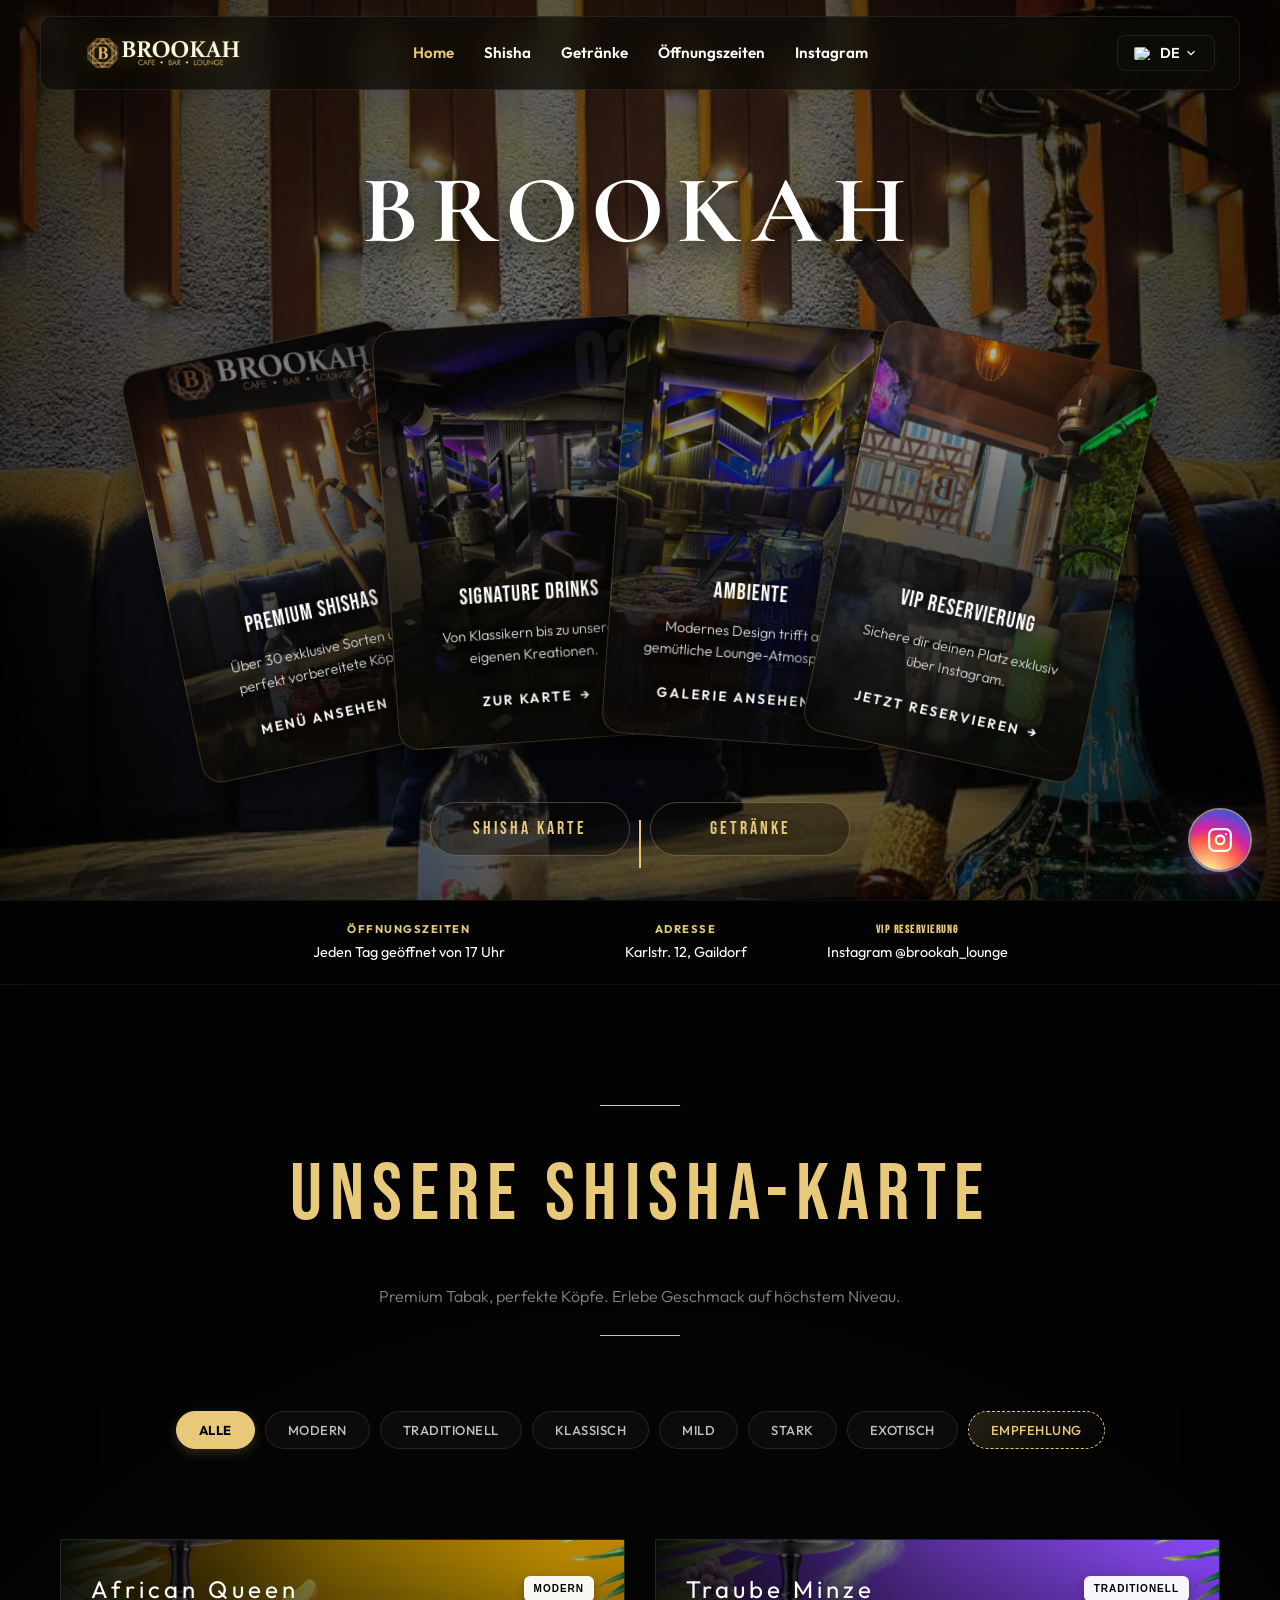
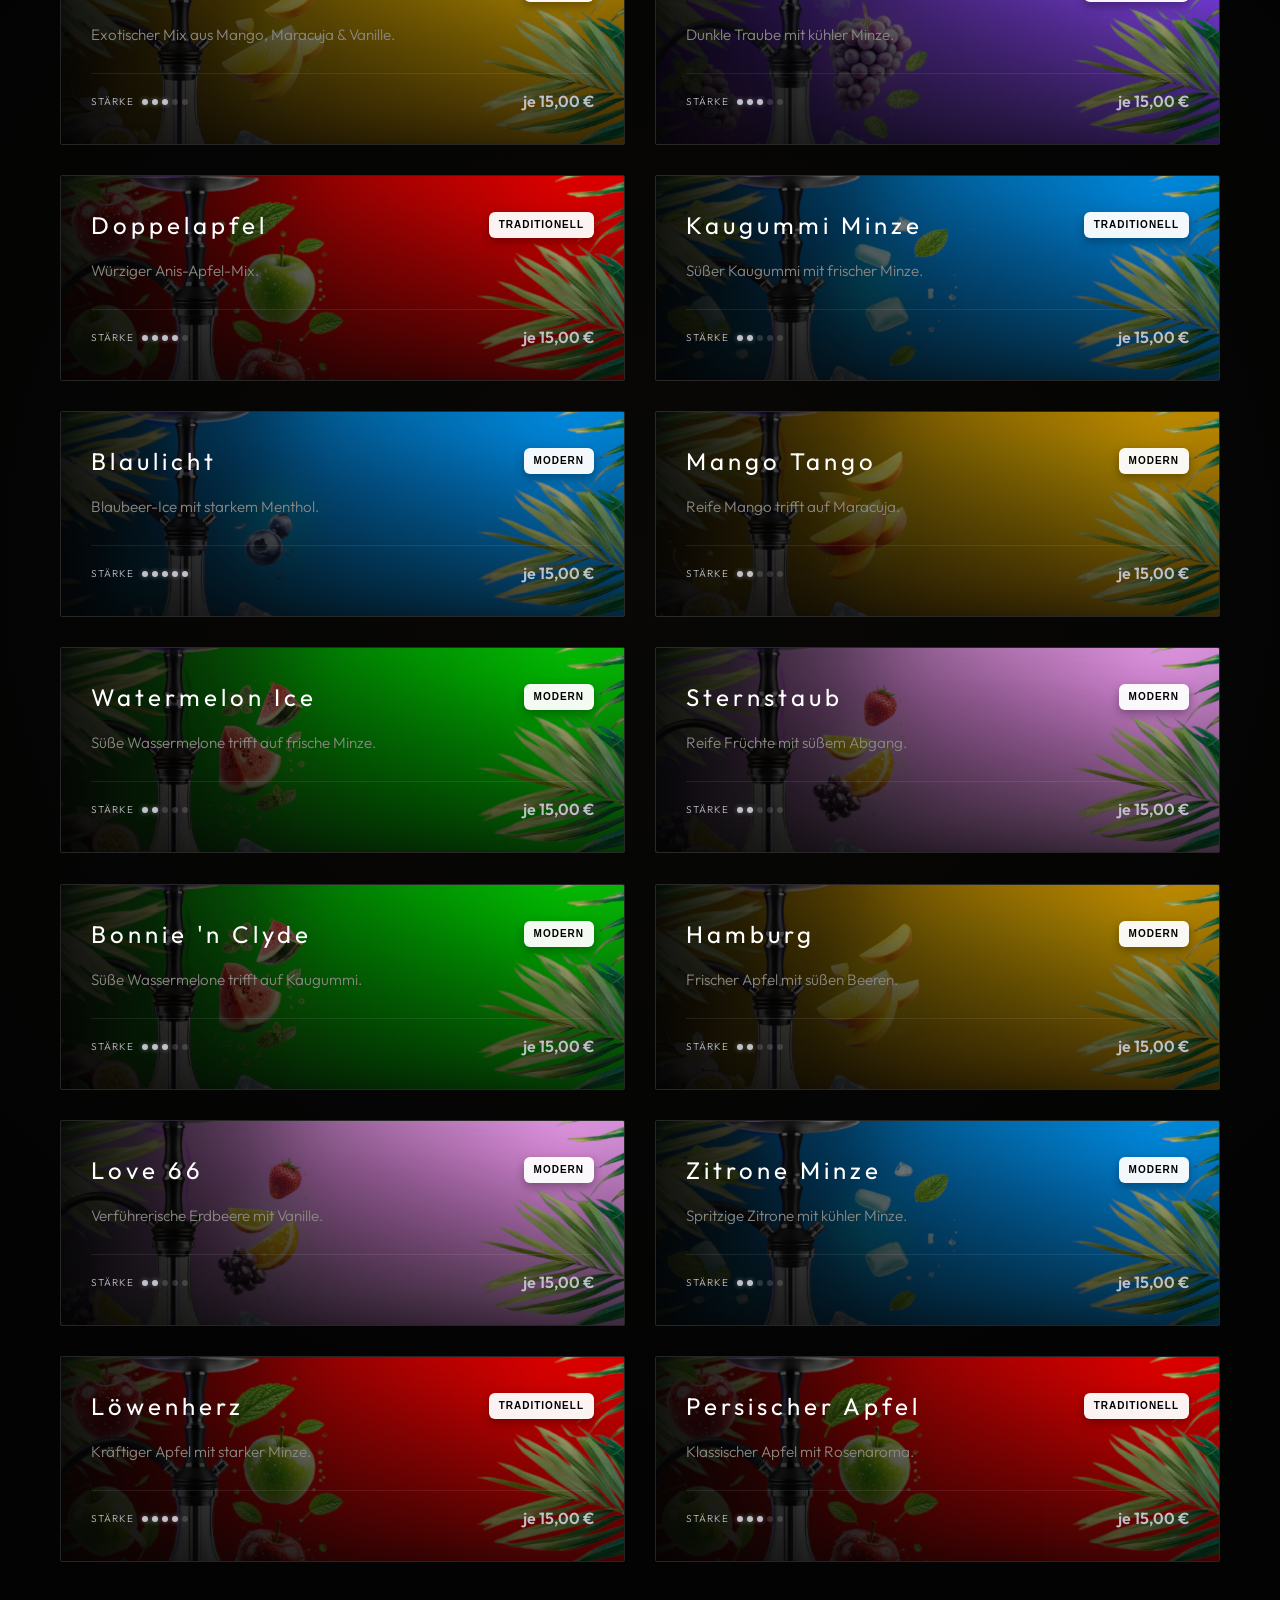
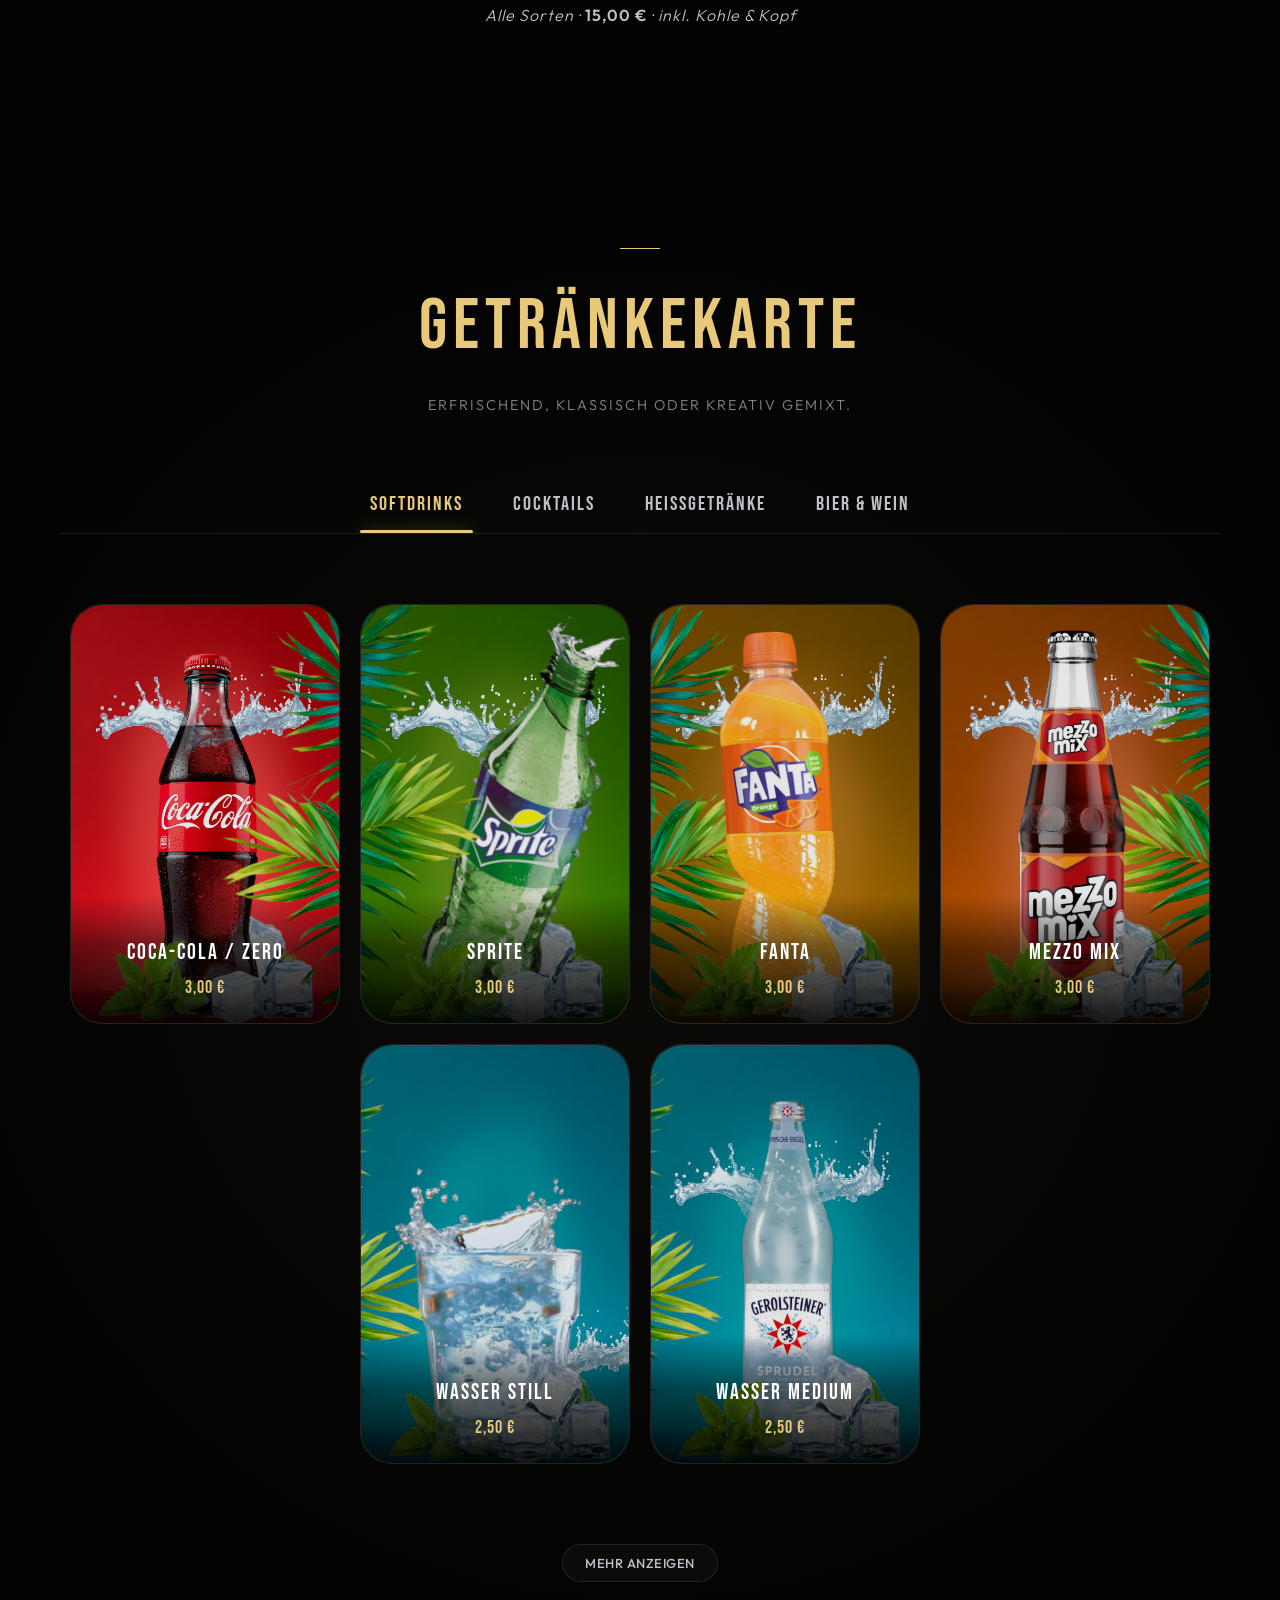
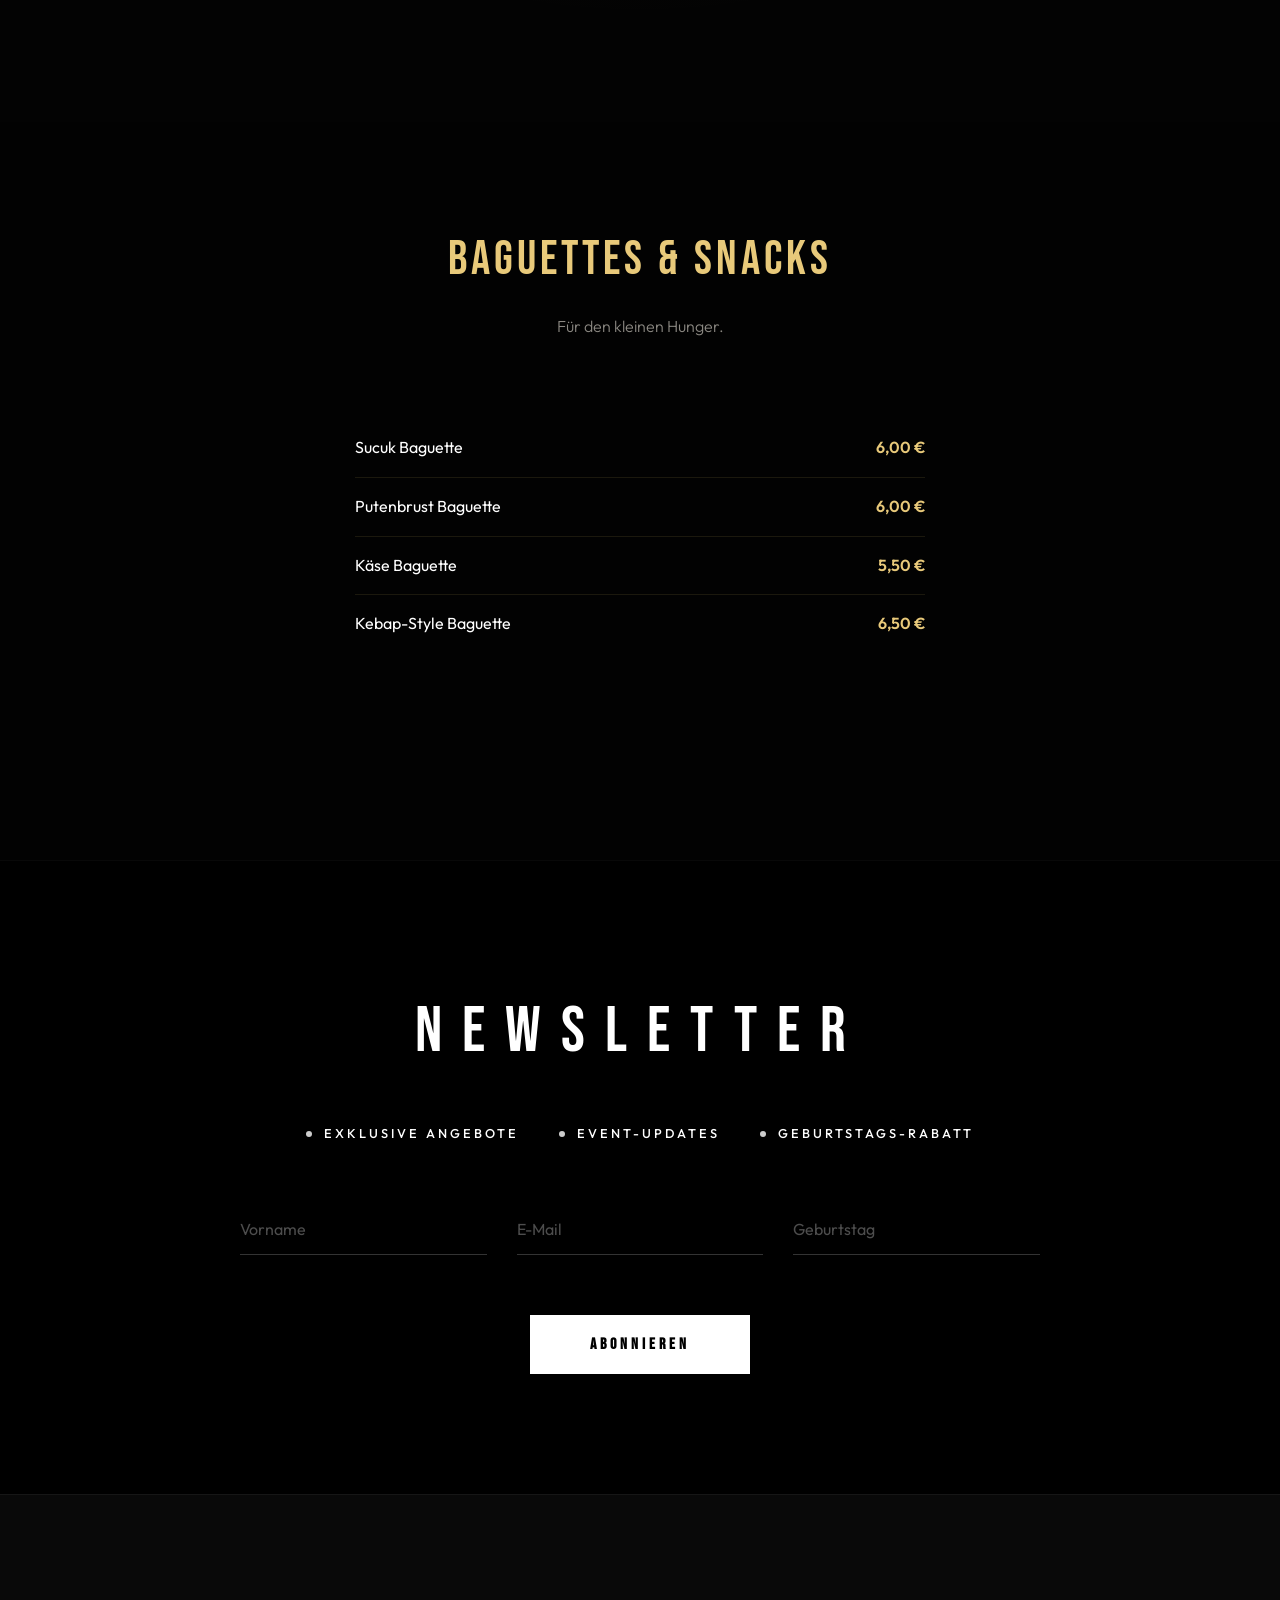
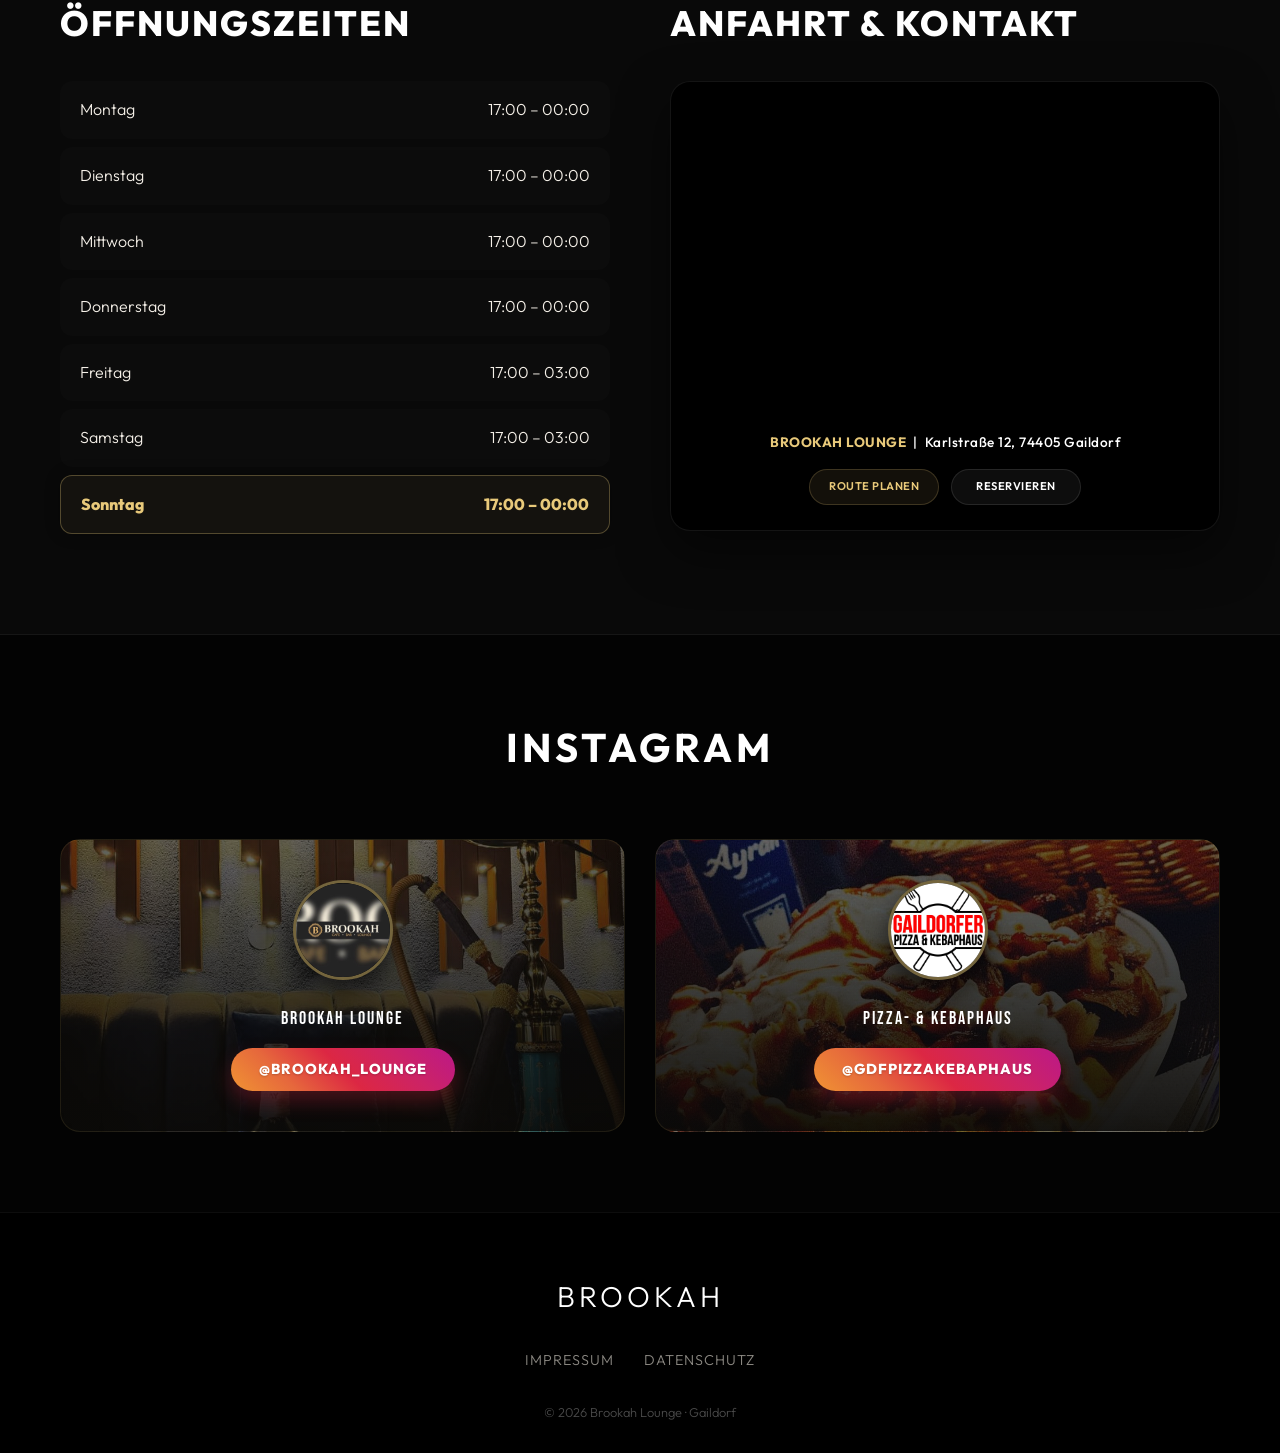
==== commit 38c0faa9: "Add files via upload" ====
--- a/index.html
+++ b/index.html
@@ -3,7 +3,7 @@
 <head>
     <meta charset="UTF-8">
     <script>document.documentElement.classList.add('js-enabled');</script>
-    <meta name="viewport" content="width=device-width, initial-scale=1.0">
+    <meta name="viewport" content="width=device-width, initial-scale=1.0, maximum-scale=1.0, user-scalable=no">
     <title data-i18n="head_title">Brookah Lounge | Shisha & Bar in Gaildorf</title>
     <meta name="description" content="Brookah Lounge – Premium Shisha, Cocktails und Café in Gaildorf. Wo der Abend beginnt.">
     
@@ -94,30 +94,10 @@
 
     <!-- HERO -->
     <section id="hero">
-        <!-- Premium Background with Smoke Animation -->
-        <div class="hero-static-bg">
-            <div class="smoke-wrap">
-                <div class="smoke-item s1"></div>
-                <div class="smoke-item s2"></div>
-                <div class="smoke-item s3"></div>
-            </div>
-            <div class="smoke-floor">
-                <div class="smoke-cloud"></div>
-            </div>
-            
-            <!-- Shisha Smoke Emitters -->
-            <div class="smoke-emitter shisha-left-bowl">
-                <span></span><span></span><span></span><span></span><span></span>
-            </div>
-            <div class="smoke-emitter shisha-right-bowl">
-                <span></span><span></span><span></span><span></span><span></span>
-            </div>
-            <div class="smoke-emitter hose-smoke">
-                <span></span><span></span><span></span><span></span><span></span>
-            </div>
-
-            <div class="hero-overlay"></div>
-        </div>
+        <video autoplay muted loop playsinline id="hero-video" poster="Brookahbild1_opt.jpg" src="BrookahHomeVideo.mov">
+            <source src="BrookahHomeVideo.mov" type="video/quicktime">
+        </video>
+        <div class="hero-video-overlay"></div>
         <div class="container hero-content" style="width: 100%; max-width: 1300px;">
             <h1 class="hero-title reveal" data-i18n="head_brand" style="text-shadow: 0 10px 30px rgba(0,0,0,0.8); font-family: 'Cormorant Garamond', serif; font-weight: 700; letter-spacing: 12px; font-size: 6rem;">BROOKAH</h1>
             
@@ -170,7 +150,7 @@
             </div>
             
             <div class="hero-actions reveal" style="text-align: center; width: 100%; margin-top: 30px; display: flex; justify-content: center; gap: 20px; flex-wrap: wrap;">
-                <a href="#shisha" class="hero-main-btn">Shisha Karte</a>
+                <a href="#shisha" class="hero-main-btn" data-i18n="hero_btn_shisha">Shisha Karte</a>
                 <a href="#getraenke" class="hero-main-btn" data-i18n="nav_drinks">Getränke</a>
             </div>
         </div>
@@ -209,14 +189,14 @@
             <!-- Modern Pill Filter System -->
             <div class="pill-filter-bar reveal">
                 <div class="pill-scroll-container">
-                    <button class="pill-btn active" data-pill="all">ALLE</button>
-                    <button class="pill-btn" data-pill="fruity">FRUCHTIG</button>
-                    <button class="pill-btn" data-pill="mint">MINZE</button>
-                    <button class="pill-btn" data-pill="traditional">KLASSISCH</button>
-                    <button class="pill-btn" data-pill="mild">MILD</button>
-                    <button class="pill-btn" data-pill="strong">STARK</button>
-                    <button class="pill-btn" data-pill="exotic">EXOTISCH</button>
-                    <button class="pill-btn empf-btn" id="shisha-rec-trigger">
+                    <button class="pill-btn active" data-pill="all" data-i18n="filter_all">ALLE</button>
+                    <button class="pill-btn" data-pill="fruity" data-i18n="filter_fruity_pill">MODERN</button>
+                    <button class="pill-btn" data-pill="mint" data-i18n="filter_mint_pill">TRADITIONELL</button>
+                    <button class="pill-btn" data-pill="traditional" data-i18n="filter_traditional">KLASSISCH</button>
+                    <button class="pill-btn" data-pill="mild" data-i18n="filter_mild">MILD</button>
+                    <button class="pill-btn" data-pill="strong" data-i18n="filter_strong">STARK</button>
+                    <button class="pill-btn" data-pill="exotic" data-i18n="filter_exotic">EXOTISCH</button>
+                    <button class="pill-btn empf-btn" id="shisha-rec-trigger" data-i18n="filter_recommendation">
                         EMPFEHLUNG
                     </button>
                 </div>
@@ -227,7 +207,7 @@
             </div>
     
     <div class="shisha-skip-wrapper">
-        <button id="shisha-skip-btn" class="shisha-skip-btn">
+        <button id="shisha-skip-btn" class="shisha-skip-btn" data-i18n="btn_skip_to_drinks">
             Direkt zu den Getränken
             <svg viewBox="0 0 24 24" width="20" height="20" stroke="currentColor" stroke-width="2" fill="none"><path d="M12 5v14M19 12l-7 7-7-7"/></svg>
         </button>
--- a/style.css
+++ b/style.css
@@ -1,3 +1,7 @@
+html, body { 
+    touch-action: pan-x pan-y; 
+    -webkit-text-size-adjust: 100%;
+}
 :root {
     --bg-color: #030303; /* Super dark */
     --gold: #e8c97a; /* Brookah warm gold */
@@ -401,12 +405,13 @@
         overflow-y: hidden;
         scroll-snap-type: x mandatory;
         scroll-behavior: smooth;
-        width: 100vw;
+        width: 100%;
         height: auto;
         min-height: 85vh;
         padding: 5vh 5vw;
         gap: 15px;
         -webkit-overflow-scrolling: touch;
+        box-sizing: border-box;
     }
     
     .modal-composition-wrapper::-webkit-scrollbar {
@@ -414,7 +419,7 @@
     }
 
     .side-pairing-card {
-        flex: 0 0 calc(100vw - 40px);
+        flex: 0 0 calc(100% - 40px);
         scroll-snap-align: center;
         max-width: 320px;
         height: 65vh;
@@ -424,7 +429,7 @@
     }
     
     .shisha-card-main {
-        flex: 0 0 calc(100vw - 30px);
+        flex: 0 0 calc(100% - 30px);
         scroll-snap-align: center;
         max-width: 360px;
         height: 70vh;
@@ -456,82 +461,35 @@
     overflow: hidden;
 }
 
-.hero-static-bg {
+#hero-video {
     position: absolute;
-    top: 0; left: 0; width: 100%; height: 100%;
-    background-image: url('hintergrundbg.png'); /* Desktop Default */
-    background-size: cover;
-    background-position: center;
+    top: 50%;
+    left: 50%;
+    width: 100%;
+    height: 100%;
+    object-fit: cover;
+    transform: translate(-50%, -50%);
     z-index: 1;
-    animation: bgMovement 30s linear infinite alternate;
-}
-
-@media (max-width: 768px) {
-    .hero-static-bg {
-        background-image: url('HintergrundBGHandy.png'); /* Handy Optimiert */
-    }
-}
-
-@keyframes bgMovement {
-    0% { transform: scale(1); }
-    100% { transform: scale(1.1) translate(-20px, -10px); }
-}
-
-/* --- Smoke Animation Effect --- */
-.smoke-wrap {
+}
+
+.hero-video-overlay {
     position: absolute;
-    top: 0; left: 0; width: 100%; height: 100%;
-    overflow: hidden;
-    z-index: 2;
-    pointer-events: none;
-    mix-blend-mode: screen;
-}
-
-.smoke-item {
-    position: absolute;
-    width: 200%;
-    height: 200%;
-    top: -50%;
-    left: -50%;
-    background: radial-gradient(circle, rgba(255,255,255,0.08) 0%, transparent 60%);
-    filter: blur(80px);
-    opacity: 0;
-}
-
-.s1 { animation: smokeDrift 20s linear infinite; }
-.s2 { animation: smokeDrift 35s linear reverse infinite; animation-delay: -5s; }
-.s3 { animation: smokeDrift 50s ease-in-out infinite alternate; animation-delay: -10s; }
-
-/* Floor Smoke (Bottom Smoke) */
-.smoke-floor {
-    position: absolute;
-    bottom: -100px;
+    top: 0;
     left: 0;
     width: 100%;
-    height: 300px;
-    filter: blur(40px);
-    opacity: 0.8;
-}
-
-.smoke-cloud {
-    position: absolute;
-    width: 100%;
     height: 100%;
-    background: radial-gradient(ellipse at bottom, rgba(255,255,255,0.15) 0%, transparent 70%);
-    animation: floorSmoke 12s ease-in-out infinite alternate;
-}
-
-@keyframes floorSmoke {
-    0% { transform: translateX(-10%) translateY(0); opacity: 0.3; }
-    50% { opacity: 0.6; }
-    100% { transform: translateX(10%) translateY(-20px); opacity: 0.3; }
-}
-
-@keyframes smokeDrift {
-    0% { transform: translate(0, 0) rotate(0deg); opacity: 0; }
-    20% { opacity: 0.5; }
-    80% { opacity: 0.5; }
-    100% { transform: translate(-10%, -5%) rotate(360deg); opacity: 0; }
+    background: radial-gradient(circle at center, rgba(0,0,0,0.4) 0%, rgba(0,0,0,0.8) 100%);
+    z-index: 2;
+}
+
+/* --- Content remains on top --- */
+.hero-content {
+    position: relative;
+    z-index: 10;
+    text-align: center;
+    display: flex;
+    flex-direction: column;
+    align-items: center;
 }
 
 /* --- Shisha Smoke Emitters --- */
@@ -4050,3 +4008,115 @@
         display: none !important; /* Hide the detail bar on mobile as info is already on card */
     }
 }
+
+
+/* ============================================================== 
+   MOBILE OPTIMIZATION (LAG KILLER & RESPONSIVENESS)
+   ============================================================== */
+@media (max-width: 992px) {
+    /* Kill all lag-inducing filters globally */
+    * {
+        -webkit-backdrop-filter: none !important;
+        backdrop-filter: none !important;
+        transition-duration: 0.1s !important; /* Faster transitions for responsiveness */
+    }
+    
+    /* Disable Video on Mobile to save GPU/CPU */
+    #hero-video {
+        display: none !important;
+    }
+    
+    .hero-video-overlay {
+        background: linear-gradient(to bottom, rgba(5,5,5,0.7) 0%, rgba(17,17,17,0.95) 100%), url('Brookahbild1_opt.jpg') center/cover no-repeat !important;
+        z-index: 2;
+    }
+
+    /* Fixed Background colors to replace missing blur */
+    .modal-overlay, .nav-container, .shisha-skip-btn, .rec-modal-content, .mobile-nav, .lang-menu {
+        background: rgba(10, 10, 10, 0.98) !important;
+    }
+
+    /* Navbar Compression */
+    .logo img {
+        height: 28px !important;
+    }
+    .nav-container {
+        padding: 8px 16px !important;
+    }
+
+    /* HERO REDESIGN (Responsive & Flow) */
+    #hero {
+        padding-top: 100px !important;
+        min-height: auto !important;
+        display: block !important;
+    }
+    
+    .hero-content {
+        padding: 0 10px !important;
+    }
+
+    .hero-title {
+        font-size: 2.2rem !important;
+        letter-spacing: 5px !important;
+        margin-bottom: 20px !important;
+        text-align: center;
+    }
+
+    .cards-wrapper {
+        display: flex !important;
+        justify-content: flex-start !important;
+        align-items: flex-start !important;
+        flex-wrap: nowrap !important;
+        transform: none !important;
+        margin: 0 !important;
+        padding: 10px 20px 30px !important;
+        overflow-x: auto !important;
+        overflow-y: hidden !important;
+        min-height: 480px !important;
+        scroll-snap-type: x mandatory;
+        gap: 15px;
+        -webkit-overflow-scrolling: touch;
+    }
+    
+    .cards-wrapper::-webkit-scrollbar {
+        display: none;
+    }
+
+    .feature-card {
+        flex: 0 0 280px !important;
+        width: 280px !important;
+        min-height: 400px !important;
+        margin: 0 !important;
+        scroll-snap-align: center;
+        transform: none !important;
+        opacity: 1 !important;
+        filter: none !important;
+        border: 1px solid rgba(255,255,255,0.1);
+        border-radius: 20px !important;
+    }
+
+    /* Remove fan-forced rotations */
+    .card-rotate-far-left, .card-rotate-left, .card-rotate-right, .card-rotate-far-right {
+        transform: none !important;
+    }
+
+    .fc-content h3 {
+        font-size: 1.5rem !important;
+    }
+    
+    .fc-content p {
+        font-size: 0.9rem !important;
+        line-height: 1.4 !important;
+    }
+}
+
+/* Specific small screen adjustment */
+@media (max-width: 480px) {
+    .hero-title {
+        font-size: 1.8rem !important;
+    }
+    .feature-card {
+        flex: 0 0 260px !important;
+        width: 260px !important;
+    }
+}
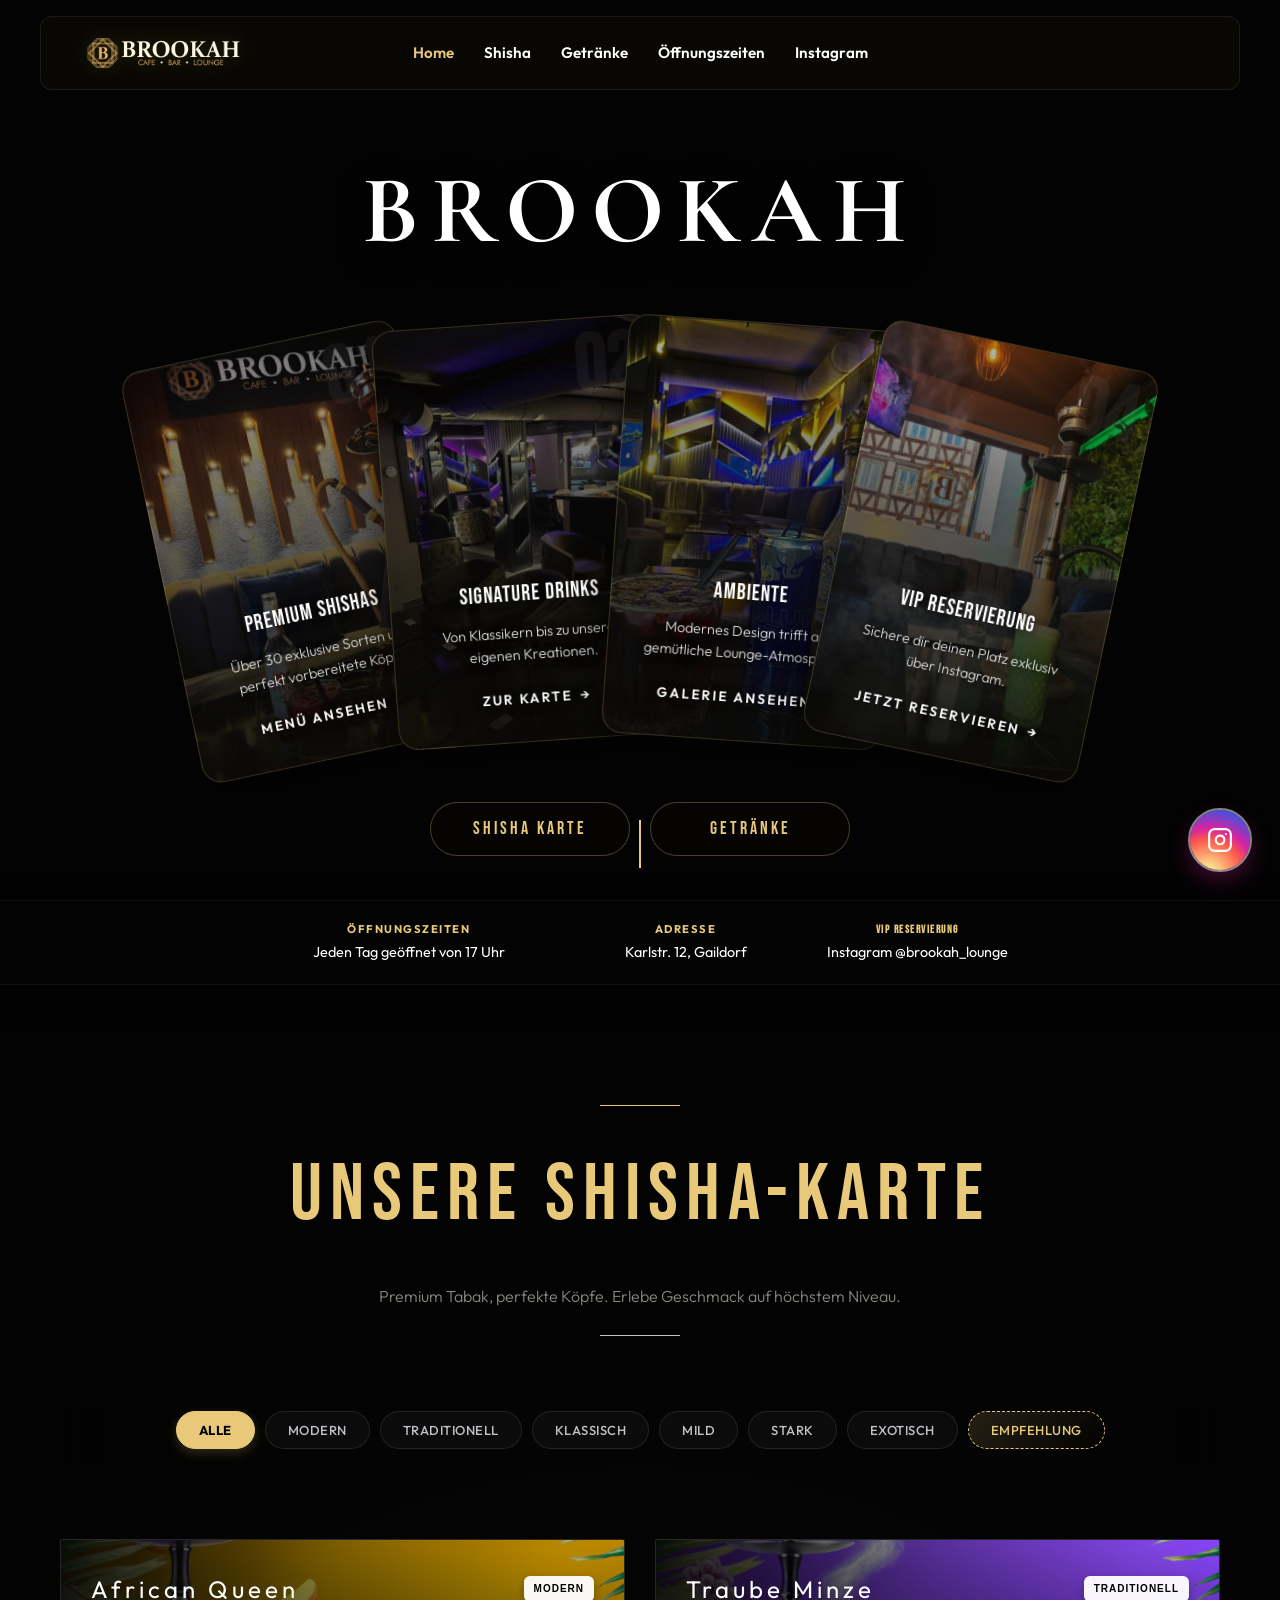
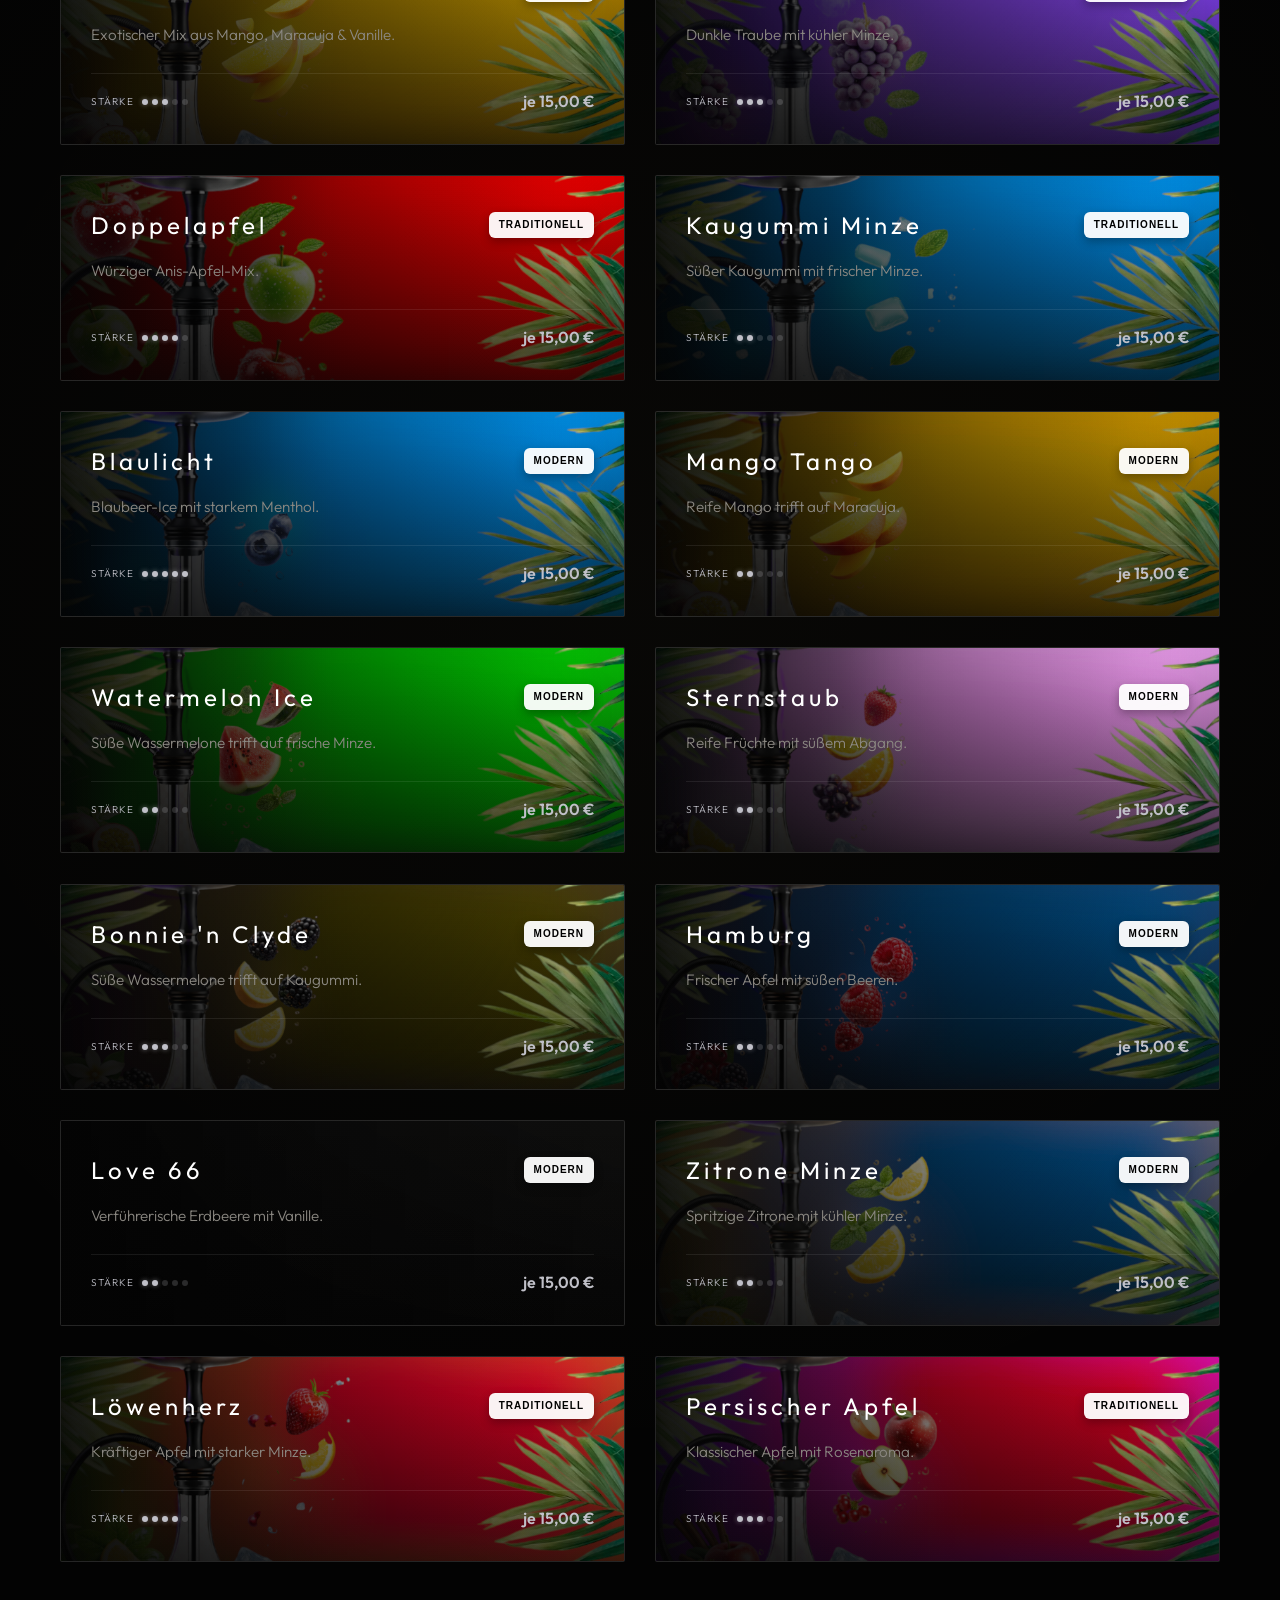
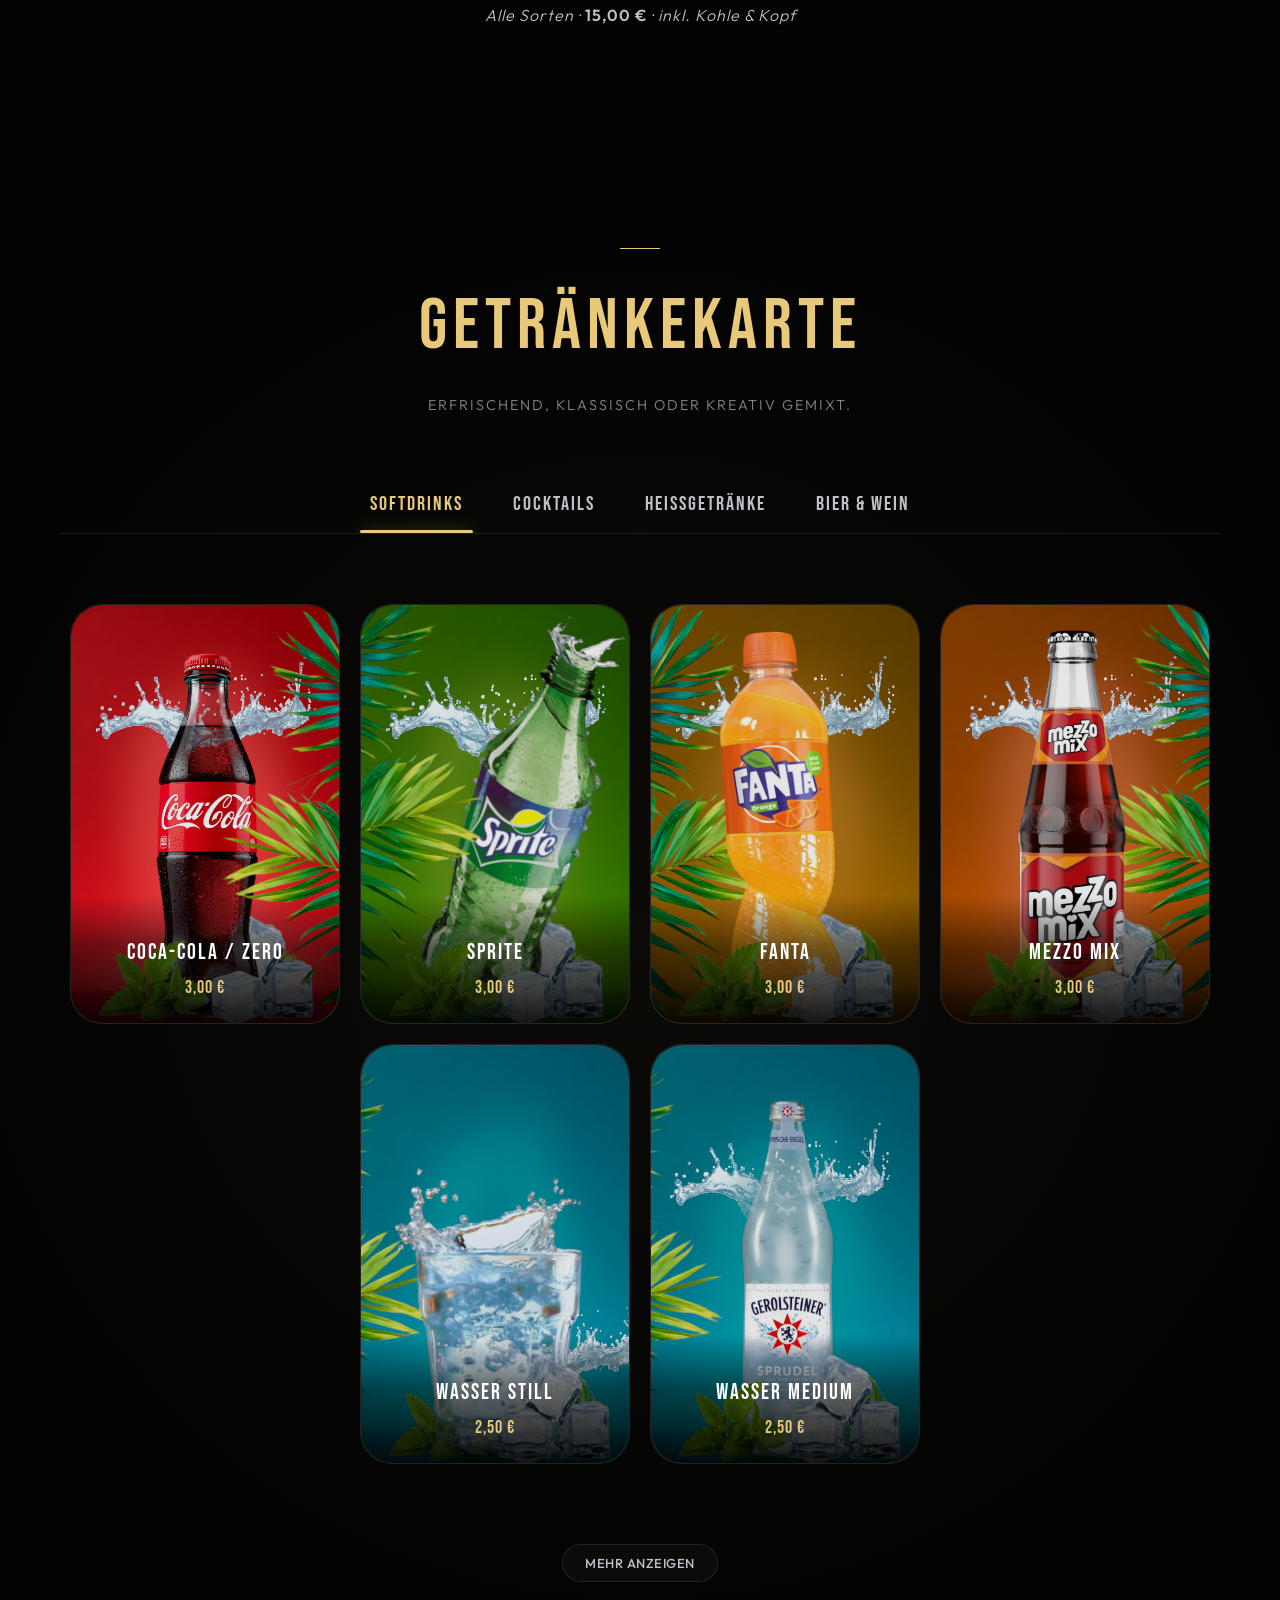
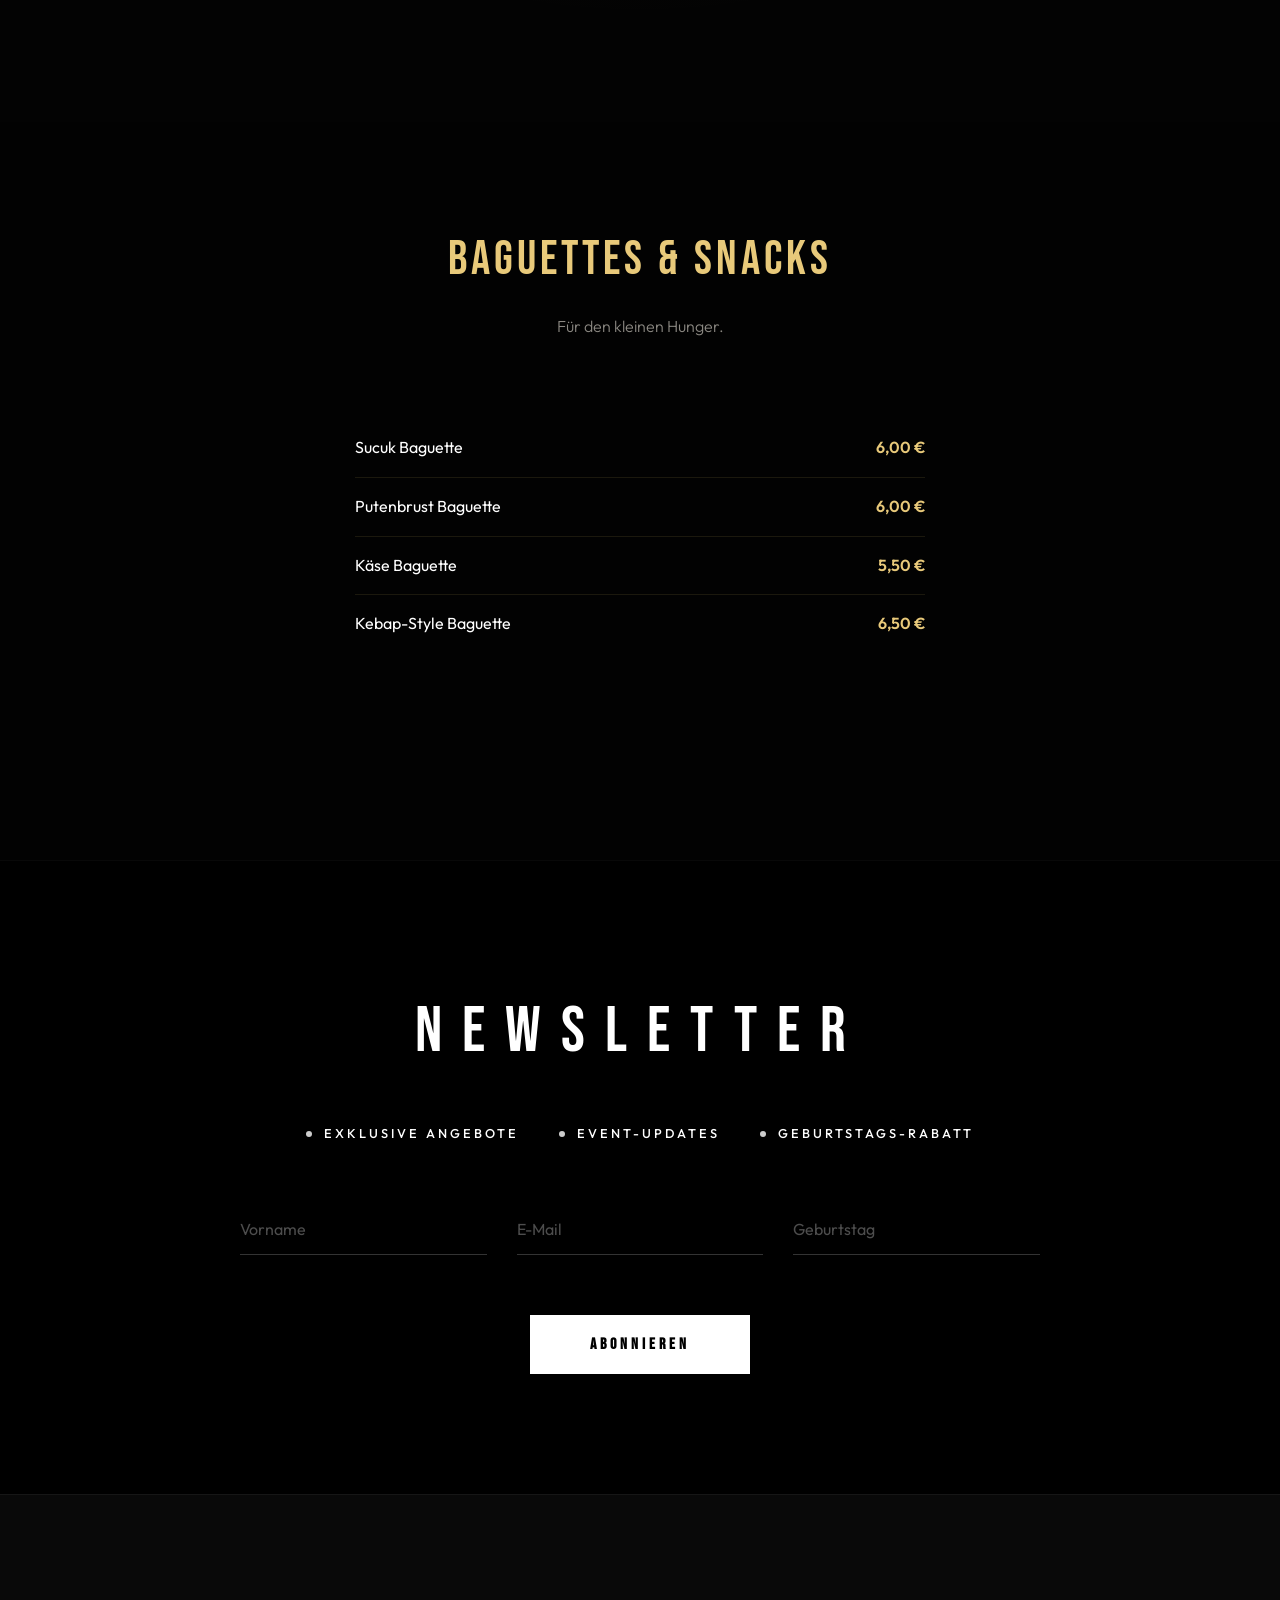
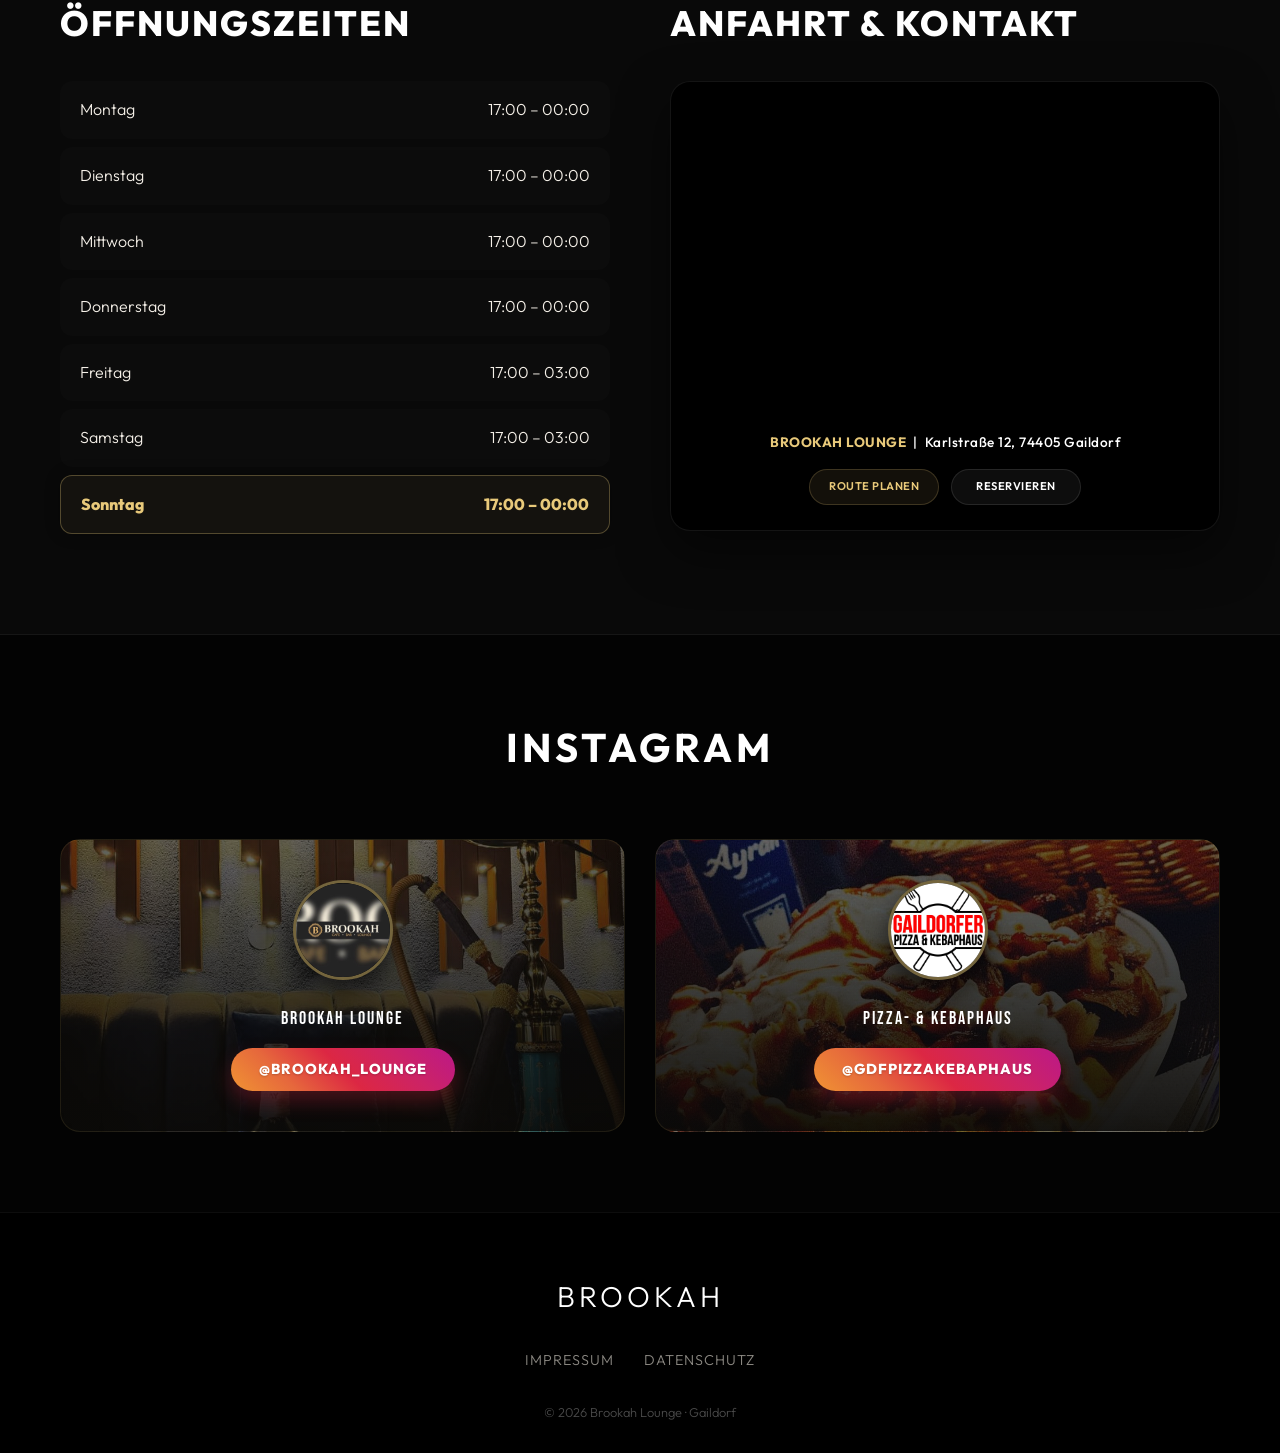
==== commit 0c4dd6e7: "Add files via upload" ====
--- a/index.html
+++ b/index.html
@@ -10,7 +10,7 @@
     <meta property="og:title" content="Brookah Lounge | Premium Shisha in Gaildorf">
     <meta property="og:description" content="Brookah Lounge – Wo der Abend beginnt. Entdecke unsere Shisha- und Getränkekarte.">
     
-    <link rel="icon" href="data:image/svg+xml,<svg xmlns='http://www.w3.org/2000/svg' viewBox='0 0 100 100'><circle cx='50' cy='50' r='50' fill='%23e8c97a'/></svg>">
+    <link rel="icon" type="image/png" href="LogoFavicon.png">
     
     <link rel="preconnect" href="https://fonts.googleapis.com">
     <link rel="preconnect" href="https://fonts.gstatic.com" crossorigin>
@@ -39,31 +39,6 @@
 
             <!-- Right: Action & Mobile -->
             <div class="nav-right">
-                <div class="lang-dropdown">
-                    <button class="btn-lang" id="lang-btn">
-                        <img src="https://flagcdn.com/w40/de.png" style="width:18px;height:13px;margin-right:8px;border-radius:2px;object-fit:cover;" id="current-lang-flag" alt="DE">
-                        <span id="current-lang-code">DE</span> 
-                        <svg width="14" height="14" viewBox="0 0 24 24" fill="none" class="lang-chevron" stroke="currentColor" stroke-width="2" style="margin-left: 4px;"><path d="M6 9l6 6 6-6"/></svg>
-                    </button>
-                    <div class="lang-menu" id="lang-menu">
-                        <div class="lang-option" data-lang="de">
-                            <img src="https://flagcdn.com/w40/de.png" width="18" height="13" alt="DE" style="object-fit:cover;"> Deutsch
-                        </div>
-                        <div class="lang-option" data-lang="en">
-                            <img src="https://flagcdn.com/w40/gb.png" width="18" height="13" alt="EN" style="object-fit:cover;"> English
-                        </div>
-                        <div class="lang-option" data-lang="tr">
-                            <img src="https://flagcdn.com/w40/tr.png" width="18" height="13" alt="TR" style="object-fit:cover;"> Türkçe
-                        </div>
-                        <div class="lang-option" data-lang="es">
-                            <img src="https://flagcdn.com/w40/es.png" width="18" height="13" alt="ES" style="object-fit:cover;"> Español
-                        </div>
-                        <div class="lang-option" data-lang="ar">
-                            <img src="https://flagcdn.com/w40/ae.png" width="18" height="13" alt="AR" style="object-fit:cover;"> العربية
-                        </div>
-                    </div>
-                </div>
-                
                 <div class="hamburger">
                     <span></span>
                     <span></span>
@@ -89,16 +64,38 @@
              <a href="#getraenke" class="nav-link-m" data-i18n="nav_drinks">Getränke</a>
              <a href="#oeffnungszeiten" class="nav-link-m" data-i18n="nav_hours">Öffnungszeiten</a>
              <a href="#instagram" class="nav-link-m" data-i18n="nav_insta">Instagram</a>
+
+             <!-- Mobile Language Selection -->
+             <div class="lang-dropdown mobile-lang-dropdown">
+                 <button class="btn-lang" id="lang-btn">
+                     <img src="https://flagcdn.com/w40/de.png" style="width:18px;height:13px;margin-right:8px;border-radius:2px;object-fit:cover;" id="current-lang-flag" alt="DE">
+                     <span id="current-lang-code">DE</span> 
+                     <svg width="14" height="14" viewBox="0 0 24 24" fill="none" class="lang-chevron" stroke="currentColor" stroke-width="2" style="margin-left: 4px;"><path d="M6 9l6 6 6-6"/></svg>
+                 </button>
+                 <div class="lang-menu" id="lang-menu">
+                     <div class="lang-option" data-lang="de">
+                         <img src="https://flagcdn.com/w40/de.png" width="18" height="13" alt="DE" style="object-fit:cover;"> Deutsch
+                     </div>
+                     <div class="lang-option" data-lang="en">
+                         <img src="https://flagcdn.com/w40/gb.png" width="18" height="13" alt="EN" style="object-fit:cover;"> English
+                     </div>
+                     <div class="lang-option" data-lang="tr">
+                         <img src="https://flagcdn.com/w40/tr.png" width="18" height="13" alt="TR" style="object-fit:cover;"> Türkçe
+                     </div>
+                     <div class="lang-option" data-lang="es">
+                         <img src="https://flagcdn.com/w40/es.png" width="18" height="13" alt="ES" style="object-fit:cover;"> Español
+                     </div>
+                     <div class="lang-option" data-lang="ar">
+                         <img src="https://flagcdn.com/w40/ae.png" width="18" height="13" alt="AR" style="object-fit:cover;"> العربية
+                     </div>
+                 </div>
+             </div>
         </div>
     </nav>
 
     <!-- HERO -->
     <section id="hero">
-        <video autoplay muted loop playsinline id="hero-video" poster="Brookahbild1_opt.jpg" src="BrookahHomeVideo.mov">
-            <source src="BrookahHomeVideo.mov" type="video/quicktime">
-        </video>
-        <div class="hero-video-overlay"></div>
-        <div class="container hero-content" style="width: 100%; max-width: 1300px;">
+        <div class="container hero-content">
             <h1 class="hero-title reveal" data-i18n="head_brand" style="text-shadow: 0 10px 30px rgba(0,0,0,0.8); font-family: 'Cormorant Garamond', serif; font-weight: 700; letter-spacing: 12px; font-size: 6rem;">BROOKAH</h1>
             
             <div class="cards-wrapper">
--- a/style.css
+++ b/style.css
@@ -399,41 +399,51 @@
 
 @media (max-width: 900px) {
     .modal-composition-wrapper {
-        flex-direction: row;
-        justify-content: flex-start;
-        overflow-x: auto;
-        overflow-y: hidden;
-        scroll-snap-type: x mandatory;
-        scroll-behavior: smooth;
-        width: 100%;
-        height: auto;
-        min-height: 85vh;
-        padding: 5vh 5vw;
-        gap: 15px;
-        -webkit-overflow-scrolling: touch;
-        box-sizing: border-box;
+        display: flex !important;
+        flex-direction: row !important;
+        justify-content: flex-start !important;
+        overflow-x: auto !important;
+        overflow-y: hidden !important;
+        scroll-snap-type: x mandatory !important;
+        scroll-behavior: smooth !important;
+        width: 100% !important;
+        height: auto !important;
+        min-height: 70vh !important;
+        max-height: 600px !important;
+        padding: 2.5vh 5vw !important;
+        gap: 15px !important;
+        -webkit-overflow-scrolling: touch !important;
+        box-sizing: border-box !important;
     }
     
     .modal-composition-wrapper::-webkit-scrollbar {
-        display: none;
+        display: none !important;
     }
 
     .side-pairing-card {
-        flex: 0 0 calc(100% - 40px);
-        scroll-snap-align: center;
-        max-width: 320px;
-        height: 65vh;
+        display: flex !important;
+        flex: 0 0 280px !important;
+        width: 280px !important;
+        max-width: 80vw !important;
+        height: 60vh !important;
+        min-height: 480px !important;
+        scroll-snap-align: center !important;
         /* Disable 3D transforms on mobile so they map correctly in horizontal scroll */
         transform: perspective(1000px) rotateY(0) translateX(0) scale(1) !important;
-        opacity: 0.85;
+        opacity: 0.9 !important;
+        margin: 0 !important;
     }
     
     .shisha-card-main {
-        flex: 0 0 calc(100% - 30px);
-        scroll-snap-align: center;
-        max-width: 360px;
-        height: 70vh;
+        display: flex !important;
+        flex: 0 0 320px !important;
+        width: 320px !important;
+        max-width: 90vw !important;
+        height: 65vh !important;
+        min-height: 520px !important;
+        scroll-snap-align: center !important;
         transform: perspective(1000px) rotateY(0) translateX(0) scale(1) !important;
+        margin: 0 !important;
     }
 }
 
@@ -4036,23 +4046,32 @@
         background: rgba(10, 10, 10, 0.98) !important;
     }
 
-    /* Navbar Compression */
+    /* Navbar Compression (Increased height for premium feel) */
     .logo img {
-        height: 28px !important;
+        height: 42px !important;
     }
     .nav-container {
-        padding: 8px 16px !important;
+        padding: 20px 24px !important;
+        min-height: 80px !important;
+        display: flex !important;
+        align-items: center !important;
     }
 
     /* HERO REDESIGN (Responsive & Flow) */
     #hero {
-        padding-top: 100px !important;
+        padding-top: 150px !important; /* Space for the taller navbar */
         min-height: auto !important;
         display: block !important;
     }
     
     .hero-content {
         padding: 0 10px !important;
+        pointer-events: none !important; /* Allow touch to pass through to cards */
+        z-index: 5 !important;
+    }
+    
+    .hero-content * {
+        pointer-events: auto !important; /* Re-enable buttons/links inside */
     }
 
     .hero-title {
@@ -4076,6 +4095,10 @@
         scroll-snap-type: x mandatory;
         gap: 15px;
         -webkit-overflow-scrolling: touch;
+        z-index: 100 !important; /* Move to top of stack */
+        position: relative !important;
+        pointer-events: auto !important;
+        touch-action: pan-x !important;
     }
     
     .cards-wrapper::-webkit-scrollbar {
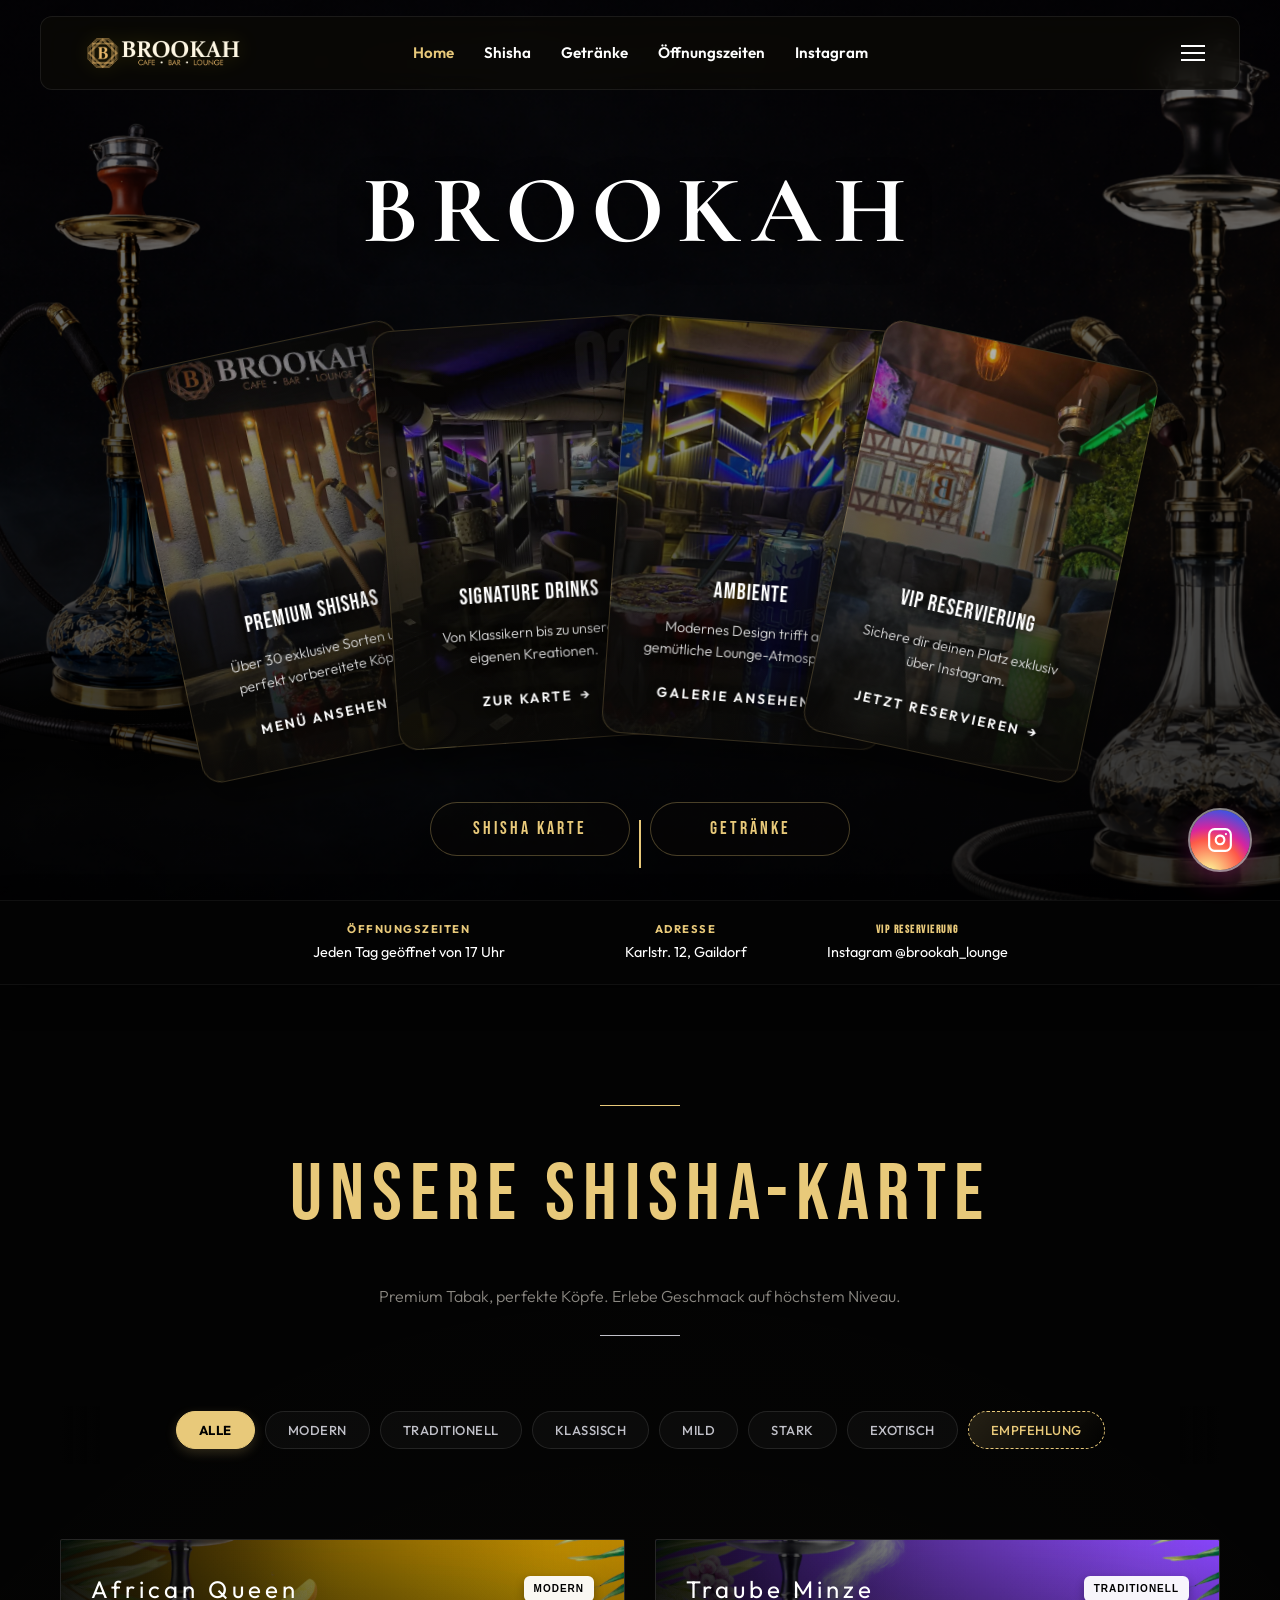
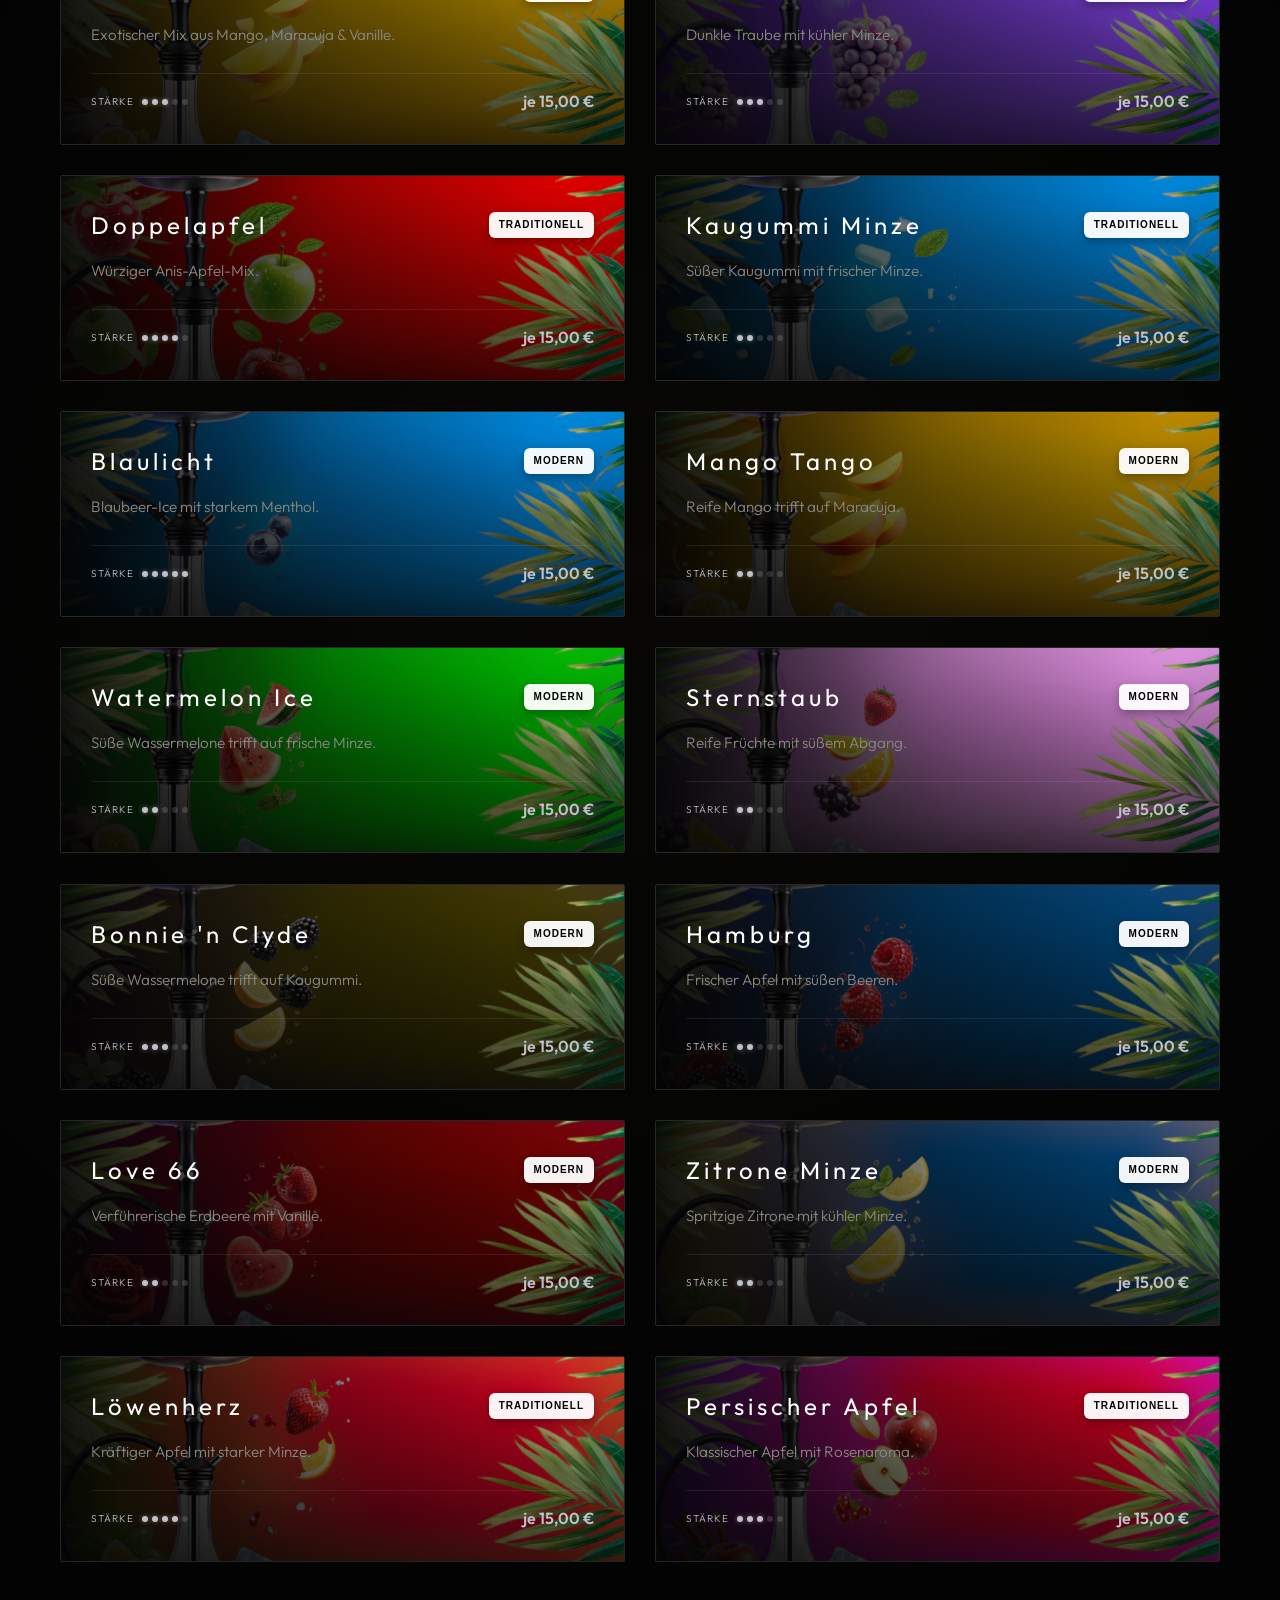
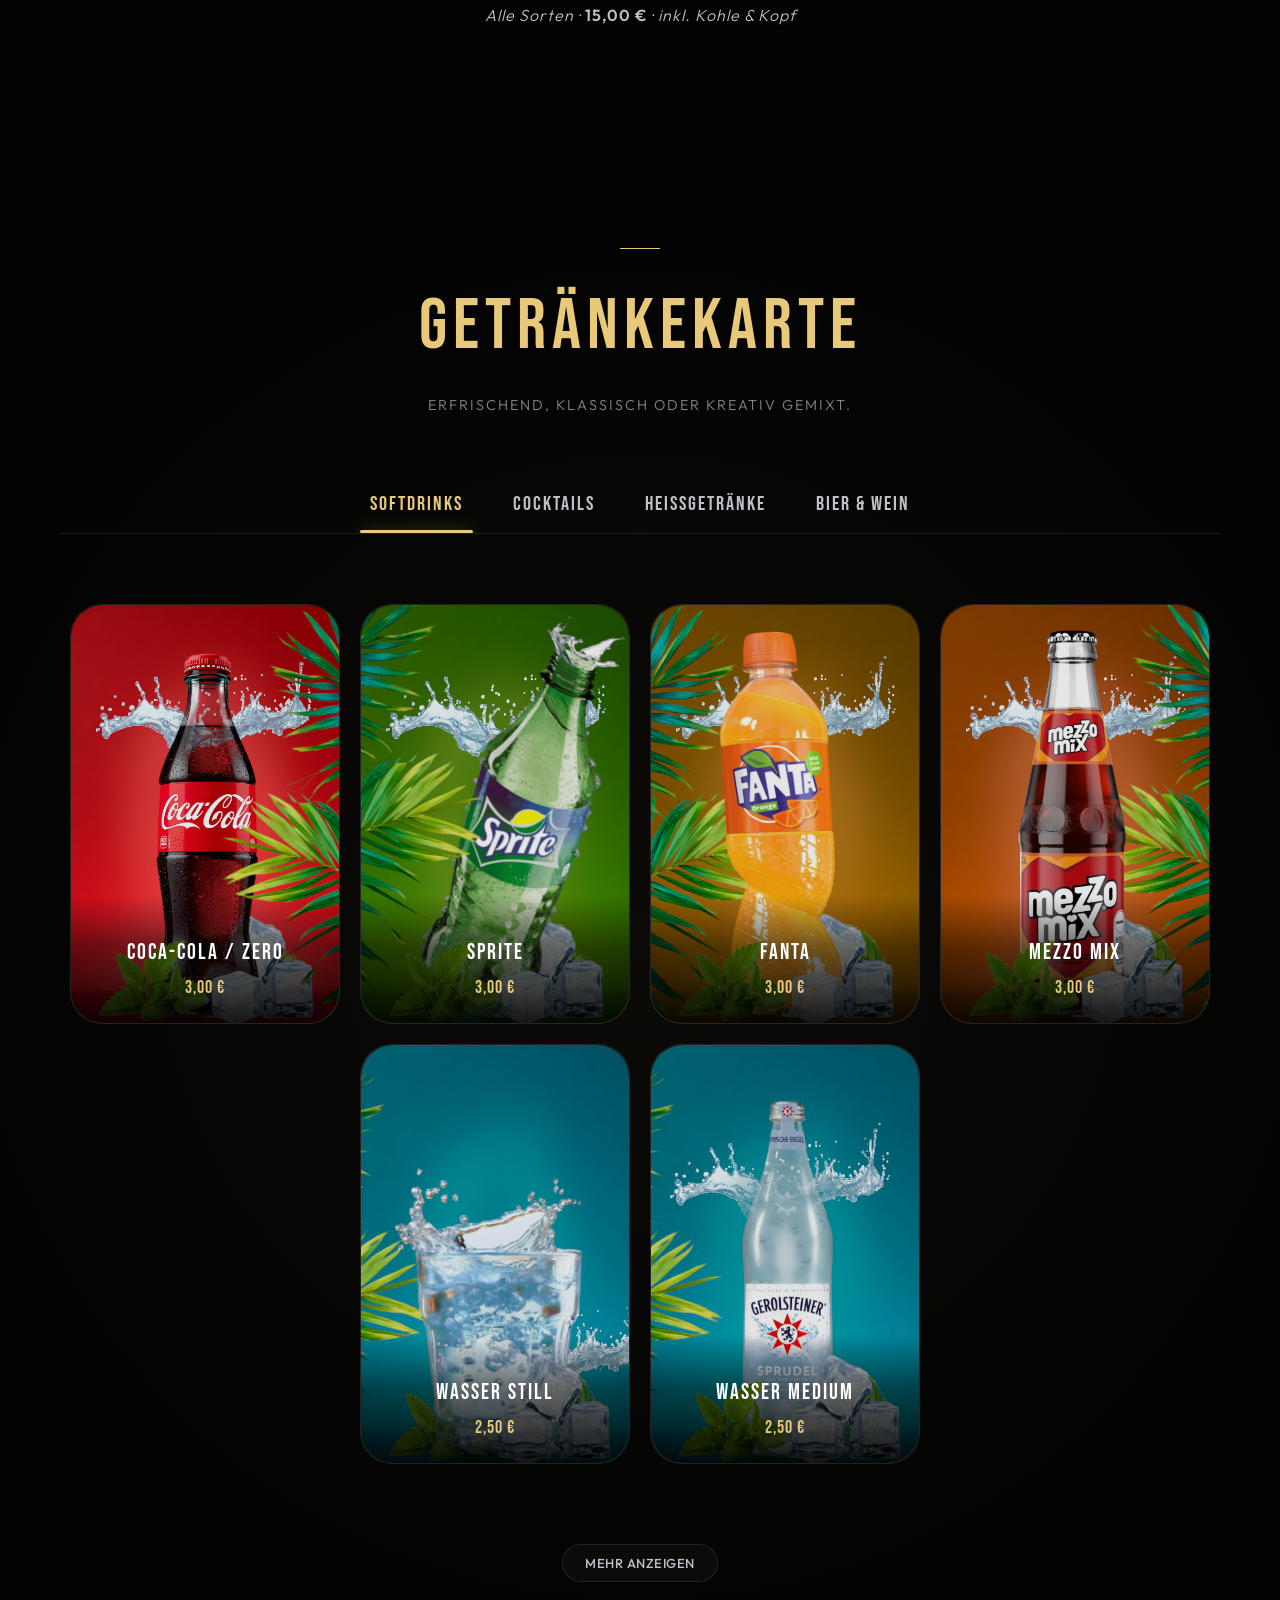
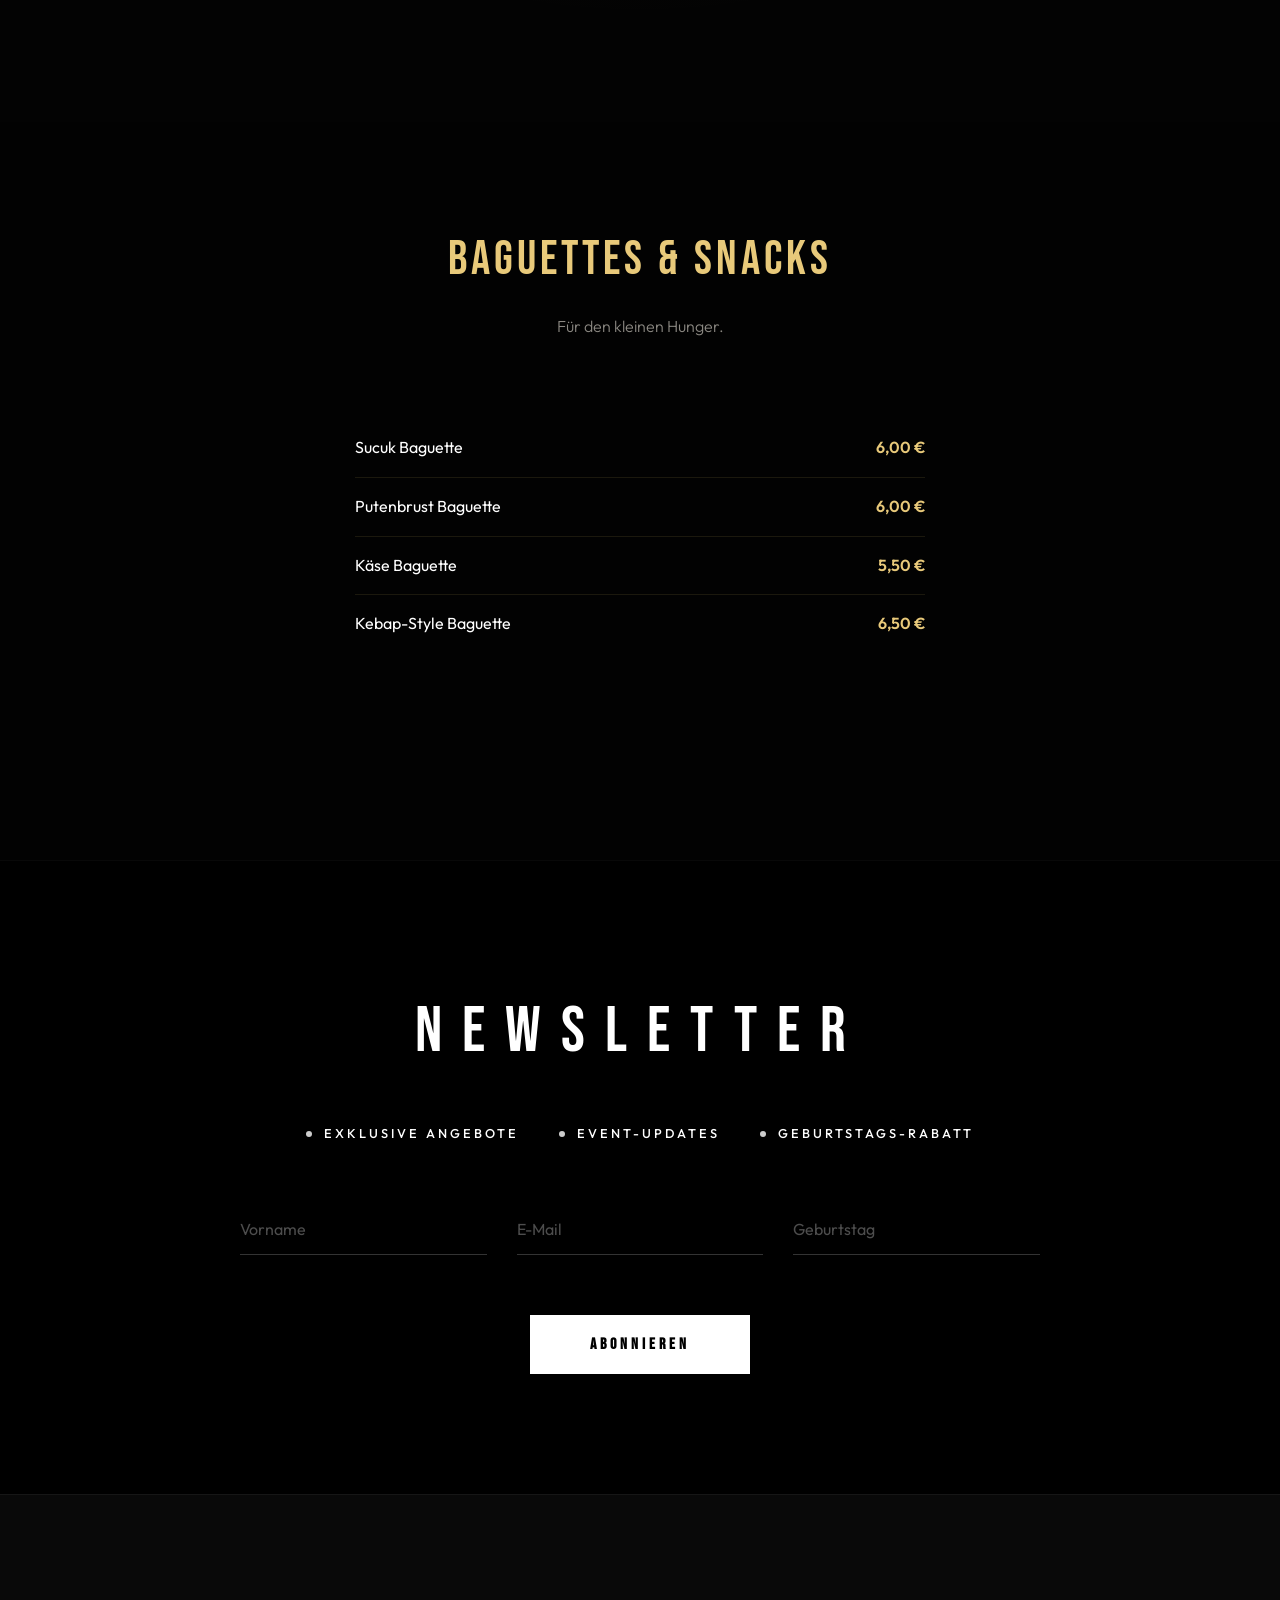
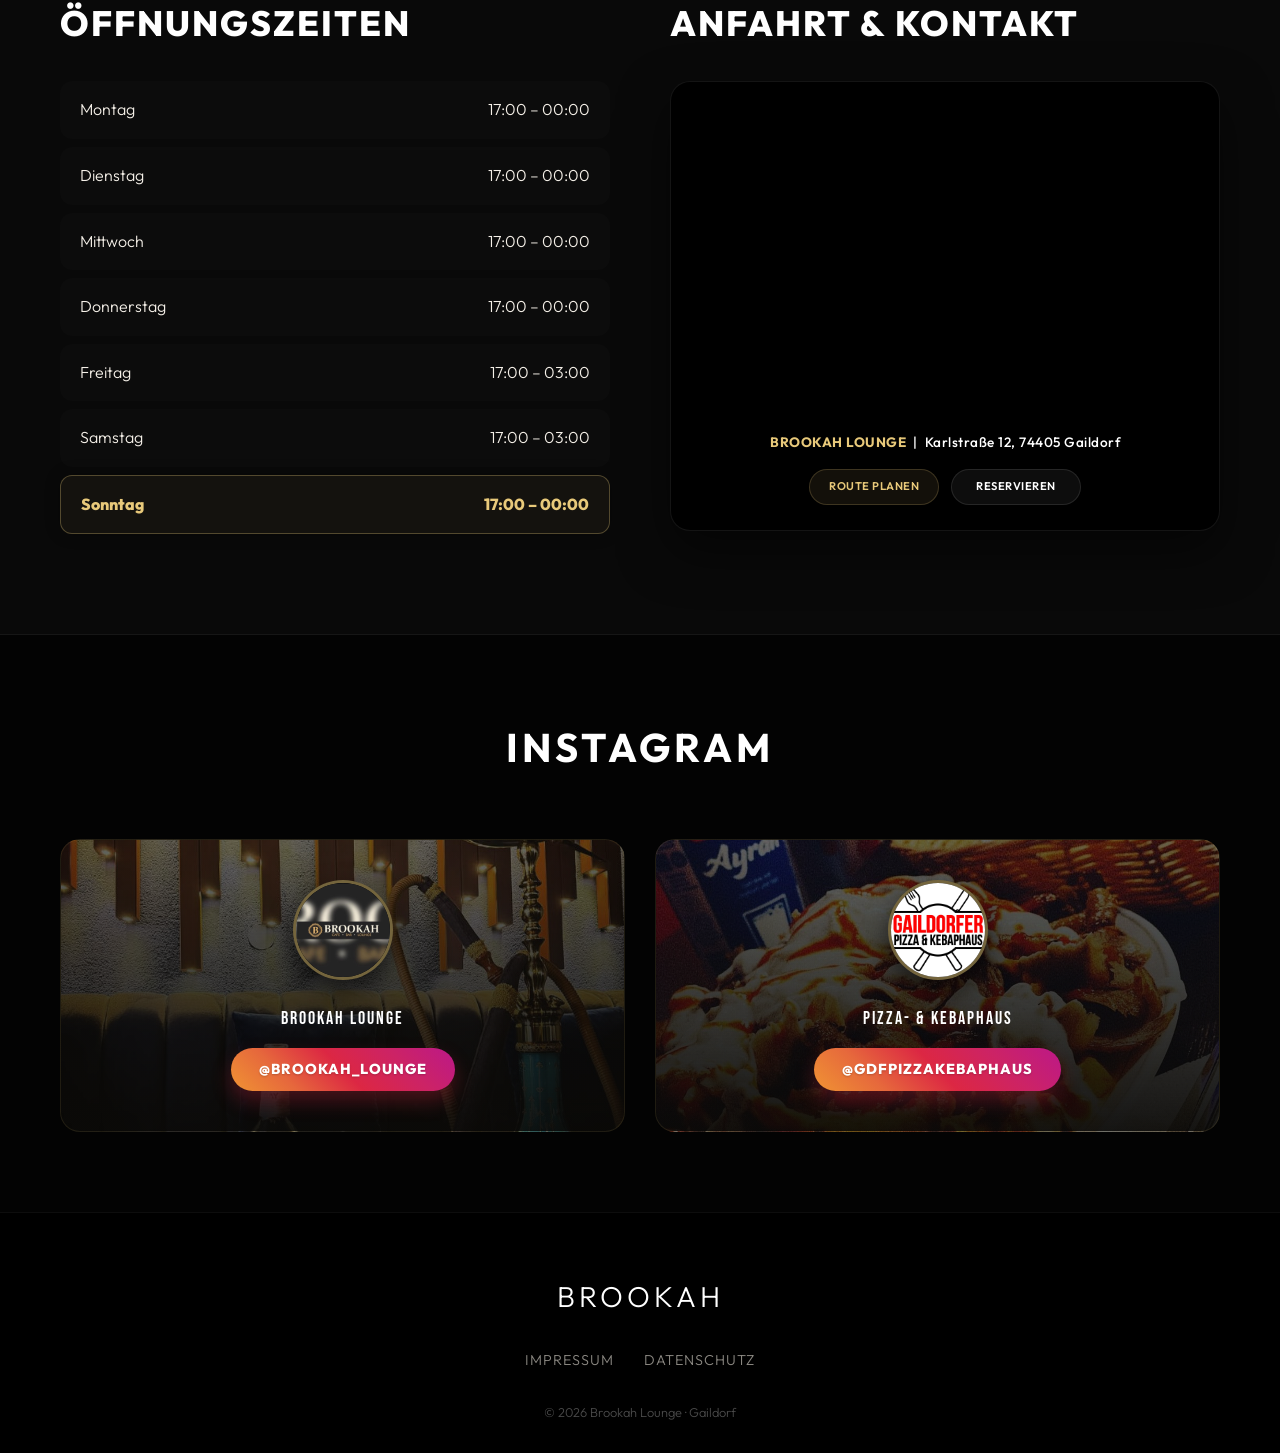
==== commit a428ffb8: "Add files via upload" ====
--- a/index.html
+++ b/index.html
@@ -59,13 +59,8 @@
         <!-- Mobile Navigation Overlay -->
         <div class="mobile-nav" id="mobile-nav">
              <button id="mobile-nav-close" class="mobile-nav-close">&times;</button>
-             <a href="#hero" class="nav-link-m" data-i18n="nav_home">Home</a>
-             <a href="#shisha" class="nav-link-m" data-i18n="nav_shisha">Shisha</a>
-             <a href="#getraenke" class="nav-link-m" data-i18n="nav_drinks">Getränke</a>
-             <a href="#oeffnungszeiten" class="nav-link-m" data-i18n="nav_hours">Öffnungszeiten</a>
-             <a href="#instagram" class="nav-link-m" data-i18n="nav_insta">Instagram</a>
-
-             <!-- Mobile Language Selection -->
+
+             <!-- Mobile Language Selection (Moved to top) -->
              <div class="lang-dropdown mobile-lang-dropdown">
                  <button class="btn-lang" id="lang-btn">
                      <img src="https://flagcdn.com/w40/de.png" style="width:18px;height:13px;margin-right:8px;border-radius:2px;object-fit:cover;" id="current-lang-flag" alt="DE">
@@ -90,6 +85,12 @@
                      </div>
                  </div>
              </div>
+
+             <a href="#hero" class="nav-link-m" data-i18n="nav_home">Home</a>
+             <a href="#shisha" class="nav-link-m" data-i18n="nav_shisha">Shisha</a>
+             <a href="#getraenke" class="nav-link-m" data-i18n="nav_drinks">Getränke</a>
+             <a href="#oeffnungszeiten" class="nav-link-m" data-i18n="nav_hours">Öffnungszeiten</a>
+             <a href="#instagram" class="nav-link-m" data-i18n="nav_insta">Instagram</a>
         </div>
     </nav>
 
--- a/style.css
+++ b/style.css
@@ -314,7 +314,7 @@
 
 /* Mobile Hamburger */
 .hamburger {
-    display: none;
+    display: flex;
     flex-direction: column;
     gap: 5px;
     cursor: pointer;
@@ -349,6 +349,33 @@
 
 .mobile-nav.active {
     right: 0;
+}
+
+.mobile-lang-dropdown {
+    position: absolute;
+    top: 22px;
+    left: 20px;
+    margin-top: 0;
+}
+
+.mobile-lang-dropdown .btn-lang {
+    background: rgba(255,255,255,0.05);
+    border: 1px solid rgba(255,255,255,0.1);
+    padding: 8px 12px;
+    font-size: 0.8rem;
+    border-radius: 8px;
+}
+
+.mobile-lang-dropdown .lang-menu {
+    top: 110%;
+    bottom: auto;
+    right: auto;
+    left: 0;
+    transform: translateY(10px);
+}
+
+.mobile-lang-dropdown .lang-menu.show {
+    transform: translateY(0);
 }
 
 .mobile-nav-close {
@@ -451,9 +478,6 @@
     .pill-nav {
         display: none;
     }
-    .hamburger {
-        display: flex;
-    }
 }
 
 
@@ -469,28 +493,10 @@
     justify-content: center;
     position: relative;
     overflow: hidden;
-}
-
-#hero-video {
-    position: absolute;
-    top: 50%;
-    left: 50%;
-    width: 100%;
-    height: 100%;
-    object-fit: cover;
-    transform: translate(-50%, -50%);
-    z-index: 1;
-}
-
-.hero-video-overlay {
-    position: absolute;
-    top: 0;
-    left: 0;
-    width: 100%;
-    height: 100%;
-    background: radial-gradient(circle at center, rgba(0,0,0,0.4) 0%, rgba(0,0,0,0.8) 100%);
-    z-index: 2;
-}
+    background: linear-gradient(to bottom, rgba(0,0,0,0.5) 0%, rgba(0,0,0,0.8) 100%), url('HintergrundBG.png') center/cover no-repeat;
+}
+
+
 
 /* --- Content remains on top --- */
 .hero-content {
@@ -4032,13 +4038,8 @@
     }
     
     /* Disable Video on Mobile to save GPU/CPU */
-    #hero-video {
-        display: none !important;
-    }
-    
-    .hero-video-overlay {
-        background: linear-gradient(to bottom, rgba(5,5,5,0.7) 0%, rgba(17,17,17,0.95) 100%), url('Brookahbild1_opt.jpg') center/cover no-repeat !important;
-        z-index: 2;
+    #hero {
+        background: linear-gradient(to bottom, rgba(5,5,5,0.7) 0%, rgba(17,17,17,0.95) 100%), url('HintergrundBGHandy.png') center/cover no-repeat !important;
     }
 
     /* Fixed Background colors to replace missing blur */
@@ -4046,20 +4047,20 @@
         background: rgba(10, 10, 10, 0.98) !important;
     }
 
-    /* Navbar Compression (Increased height for premium feel) */
+    /* Navbar Compression (Reduced height for more content space) */
     .logo img {
-        height: 42px !important;
+        height: 34px !important;
     }
     .nav-container {
-        padding: 20px 24px !important;
-        min-height: 80px !important;
+        padding: 12px 20px !important;
+        min-height: 64px !important;
         display: flex !important;
         align-items: center !important;
     }
 
     /* HERO REDESIGN (Responsive & Flow) */
     #hero {
-        padding-top: 150px !important; /* Space for the taller navbar */
+        padding-top: 100px !important; /* Adjusted for the smaller navbar */
         min-height: auto !important;
         display: block !important;
     }
@@ -4088,17 +4089,18 @@
         flex-wrap: nowrap !important;
         transform: none !important;
         margin: 0 !important;
-        padding: 10px 20px 30px !important;
+        padding: 10px 20px 40px !important; /* Extra bottom padding for shadows */
         overflow-x: auto !important;
         overflow-y: hidden !important;
         min-height: 480px !important;
-        scroll-snap-type: x mandatory;
-        gap: 15px;
-        -webkit-overflow-scrolling: touch;
-        z-index: 100 !important; /* Move to top of stack */
+        scroll-snap-type: x mandatory !important;
+        gap: 20px !important;
+        -webkit-overflow-scrolling: touch !important;
+        z-index: 100 !important;
         position: relative !important;
         pointer-events: auto !important;
         touch-action: pan-x !important;
+        scroll-padding-left: 20px; /* Aligns snap to the padding */
     }
     
     .cards-wrapper::-webkit-scrollbar {
@@ -4106,16 +4108,16 @@
     }
 
     .feature-card {
-        flex: 0 0 280px !important;
-        width: 280px !important;
-        min-height: 400px !important;
+        flex: 0 0 290px !important; /* Slightly larger for better readability */
+        width: 290px !important;
+        min-height: 420px !important;
         margin: 0 !important;
-        scroll-snap-align: center;
+        scroll-snap-align: start !important; /* Ensures it starts at card 1 */
         transform: none !important;
         opacity: 1 !important;
         filter: none !important;
-        border: 1px solid rgba(255,255,255,0.1);
-        border-radius: 20px !important;
+        border: 1px solid rgba(255,255,255,0.15) !important;
+        border-radius: 24px !important;
     }
 
     /* Remove fan-forced rotations */
